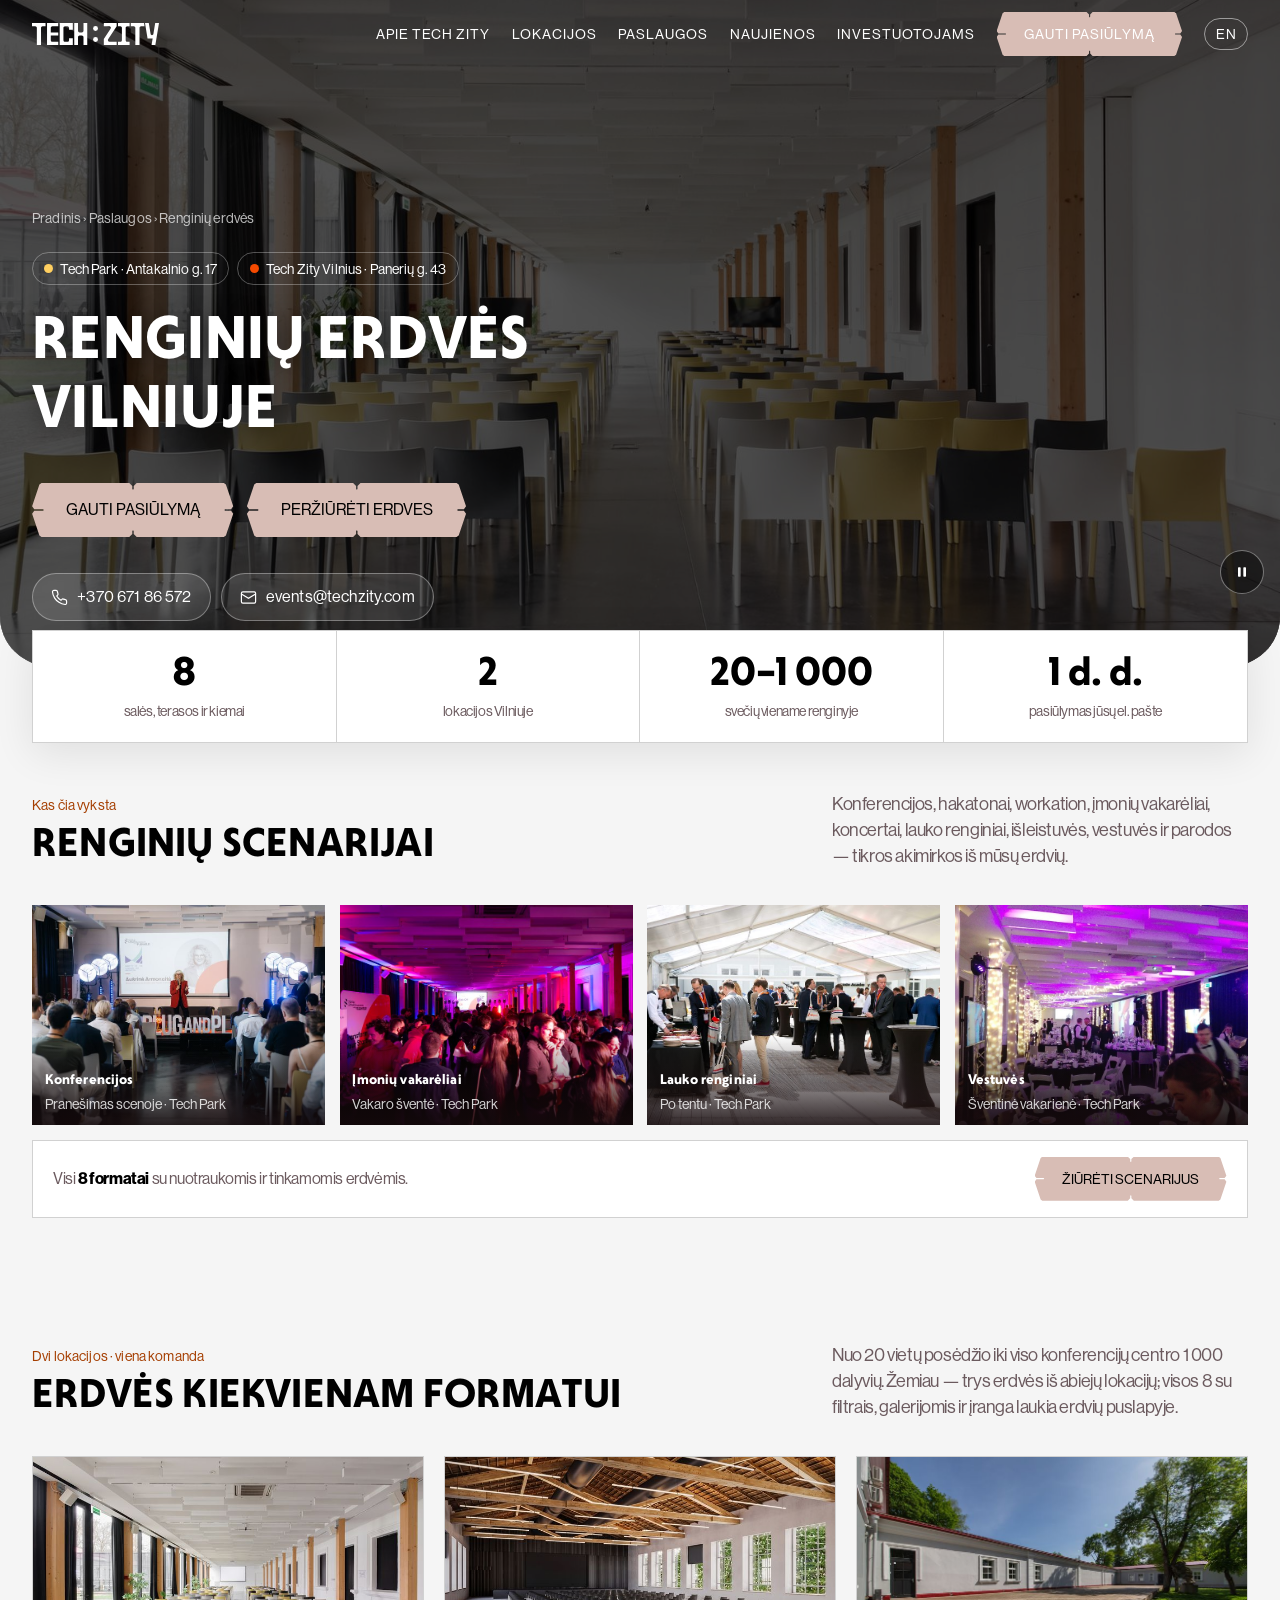
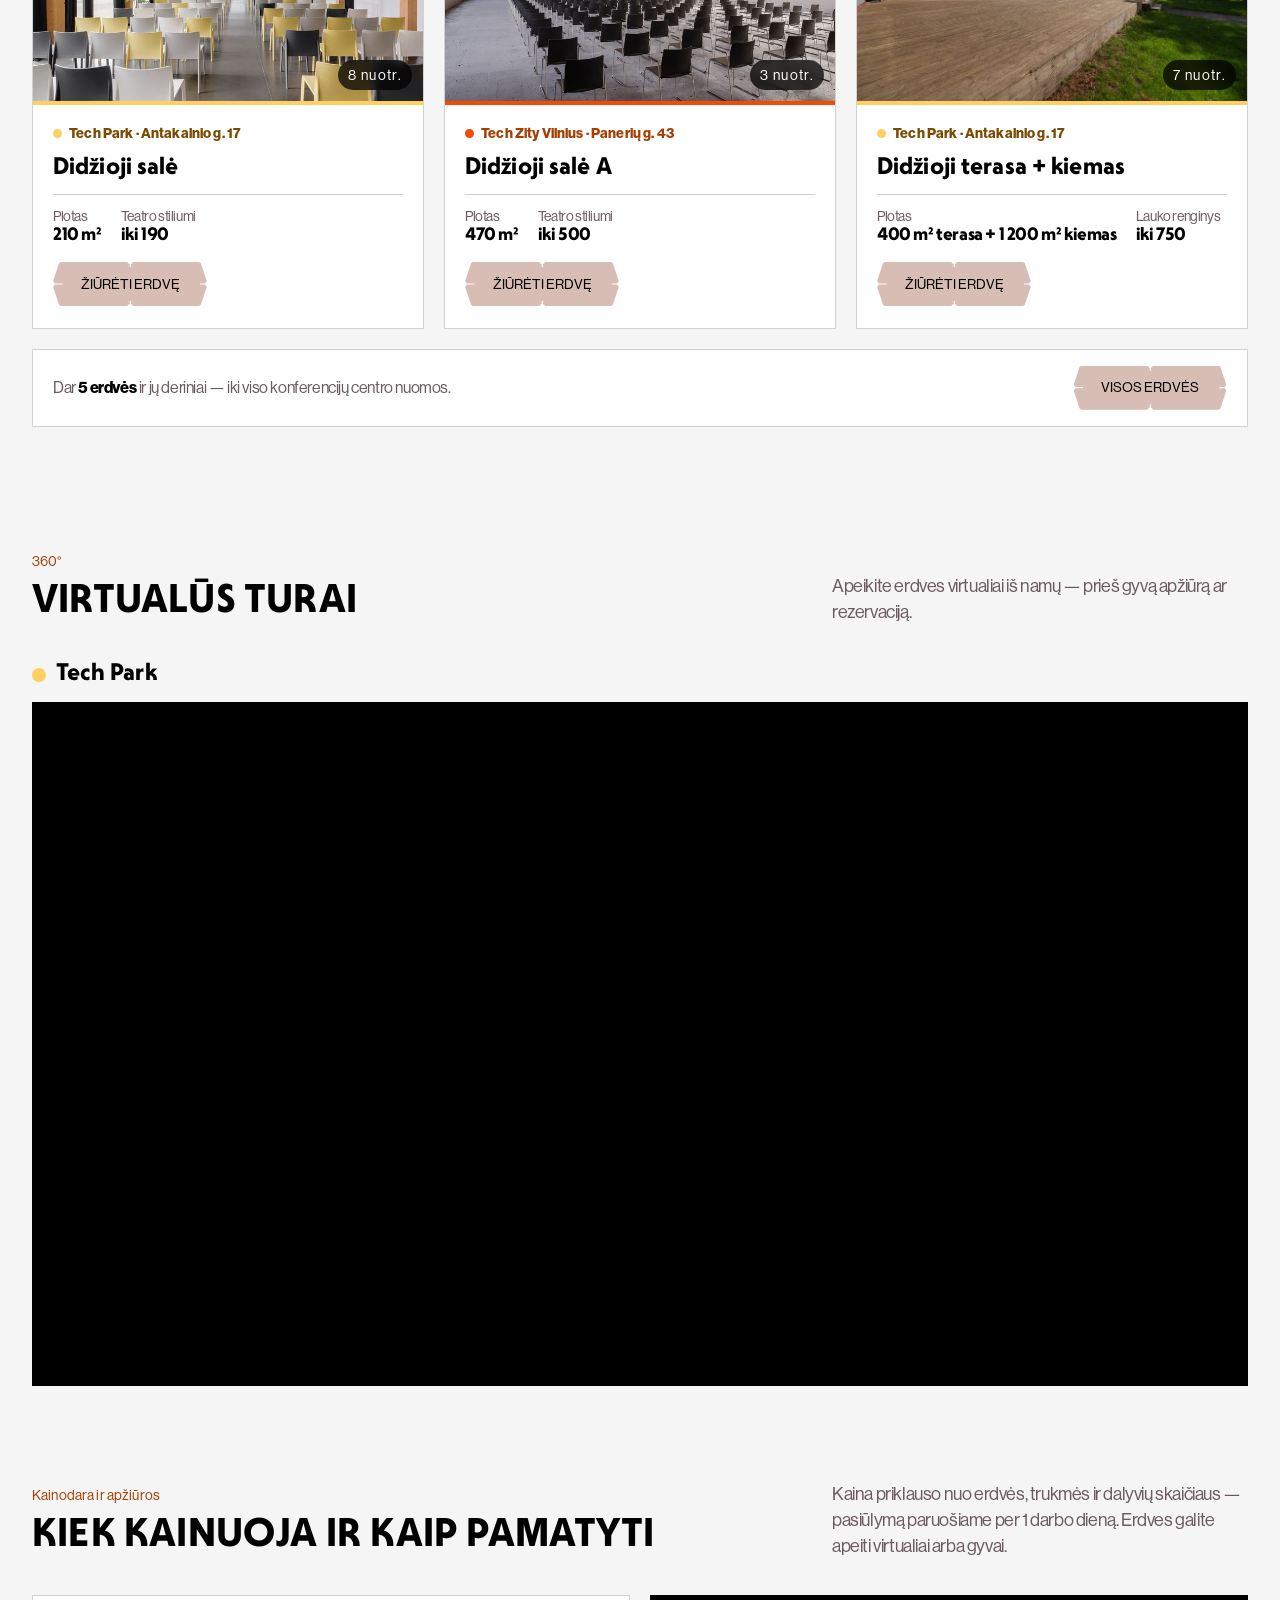
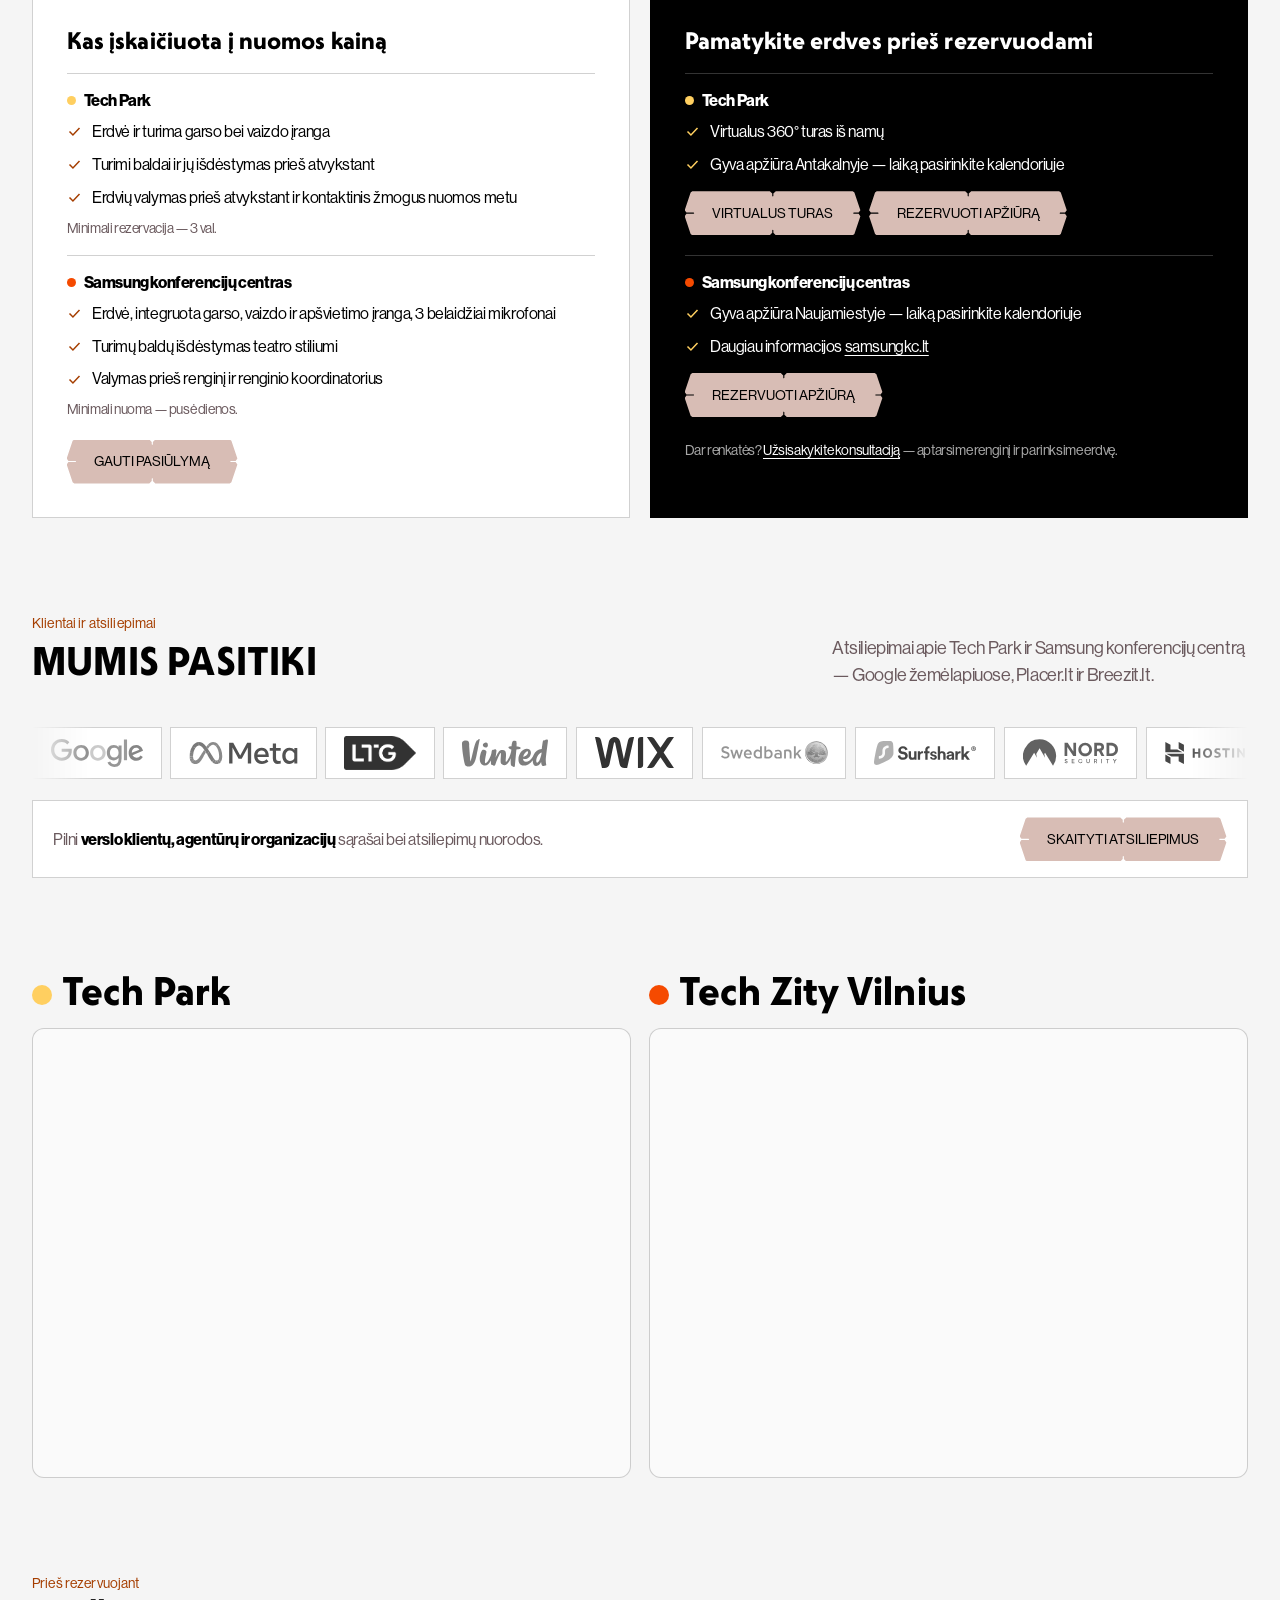
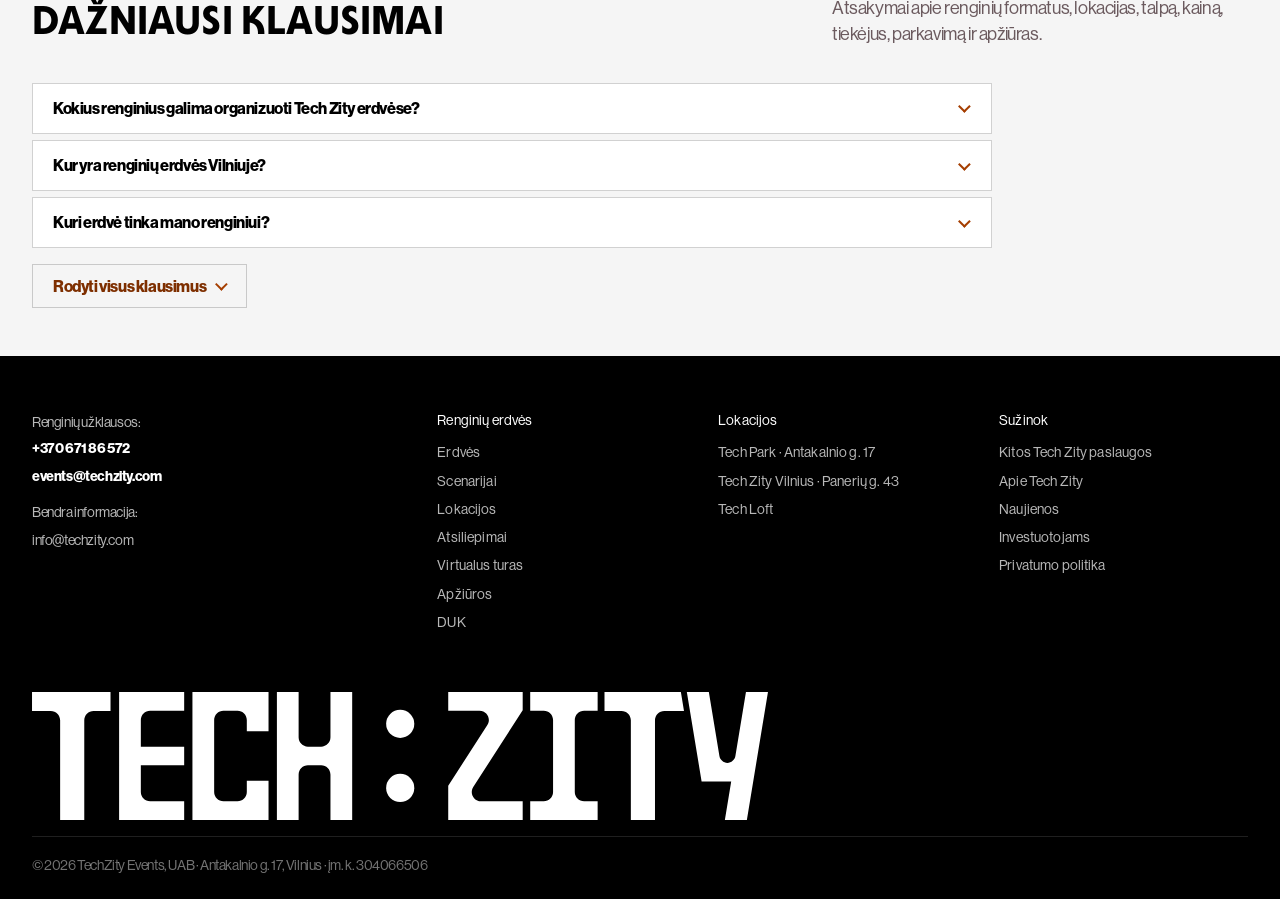
==== index.html @ 261eba79 "SKC kortelėje antra eilutė „Daugiau informacijos samsungkc.lt“ su nuoroda (kliento patvirtinta); CSS" ====
<!DOCTYPE html>
<html lang="lt">
<head>
<meta charset="UTF-8">
<meta name="viewport" content="width=device-width, initial-scale=1.0">
<meta name="robots" content="index,follow">
<link rel="canonical" href="https://techzity.com/paslaugos/renginiu-erdves/">
<title>Renginių erdvės Vilniuje – 8 salės ir terasos nuo 20 iki 1 000 svečių | Tech Zity Events</title>
<meta name="description" content="Renginių erdvių nuoma Vilniuje: Tech Park ir Samsung konferencijų centras. 8 salės, terasos ir kiemai nuo 20 iki 1 000 svečių. Pasiūlymas per 1 darbo dieną.">
<meta property="og:title" content="Renginių erdvės Vilniuje – 8 salės ir terasos nuo 20 iki 1 000 svečių | Tech Zity Events">
<meta property="og:description" content="Renginių erdvių nuoma Vilniuje: Tech Park ir Samsung konferencijų centras. 8 salės, terasos ir kiemai nuo 20 iki 1 000 svečių. Pasiūlymas per 1 darbo dieną.">
<meta property="og:type" content="website">
<meta name="theme-color" content="#000000">
<link rel="icon" href="assets/icons/favicon-32.png" sizes="32x32">
<link rel="icon" href="assets/icons/favicon-192.png" sizes="192x192">
<link rel="apple-touch-icon" href="assets/icons/favicon-192.png">
<link rel="preload" href="assets/fonts/Deacon-Bold.woff2" as="font" type="font/woff2" crossorigin>
<link rel="preload" href="assets/fonts/NHaasGroteskDSPro-55Rg.woff2" as="font" type="font/woff2" crossorigin>
<link rel="stylesheet" href="assets/css/site.css?v=25">
<script type="application/ld+json" id="faq-ld">{"@context": "https://schema.org", "@type": "FAQPage", "mainEntity": [{"@type": "Question", "name": "Kokius renginius galima organizuoti Tech Zity erdvėse?", "acceptedAnswer": {"@type": "Answer", "text": "Konferencijas, hakatonus ir workation, įmonių vakarėlius, koncertus, lauko renginius, išleistuves, vestuves, parodas ir pristatymus. Kiekvieno formato tikras akimirkas iš mūsų erdvių rasite renginių scenarijuose"}}, {"@type": "Question", "name": "Kur yra renginių erdvės Vilniuje?", "acceptedAnswer": {"@type": "Answer", "text": "Tech Park — Antakalnio g. 17, Sapiegų parke: konferencijų centras su Didžiąja ir Mažąja salėmis, terasos ir XIX a. pastatų kiemas. Samsung konferencijų centras — Tech Zity Vilnius miestelyje, Panerių g. 43: salės A, B ir C, Oranžerija su kiemu ir visas centras. Žemėlapiai ir atvykimas — lokacijų puslapyje"}}, {"@type": "Question", "name": "Kuri erdvė tinka mano renginiui?", "acceptedAnswer": {"@type": "Answer", "text": "Turime 8 paruoštas erdves dviejose Vilniaus lokacijose — nuo 20 vietų posėdžio iki viso konferencijų centro 1 000 dalyvių. Pasirinkite svečių skaičių filtre ir palyginkite erdves , arba tiesiog aprašykite renginį užklausoje — parinksime už jus."}}, {"@type": "Question", "name": "Kiek dalyvių telpa salėse?", "acceptedAnswer": {"@type": "Answer", "text": "Tech Park: Konferencijų centras — iki 250 dalyvių teatro stiliumi, Didžioji salė — iki 190, Mažoji salė — iki 70, Didžioji terasa su kiemu — iki 750. Samsung konferencijų centras: Didžioji salė A — iki 500 dalyvių teatro stiliumi, Vidutinė salė B+C — iki 220, Oranžerija su kiemu — iki 550 svečių, visas centras — iki 1 000 dalyvių. Kitų išdėstymų talpa — kiekvienos erdvės aprašyme"}}, {"@type": "Question", "name": "Ar erdvės tinka hakatonams ir workation?", "acceptedAnswer": {"@type": "Answer", "text": "Taip. Darbui grupėmis tinka Tech Park Konferencijų centras (dirbtuvių stiliumi, grupės po 4 — iki 175 dalyvių) ir Mažoji salė su ilgais stalais darbui. Seminarams ir mokymams — Samsung konferencijų centro salės B ir C su LED ekranais. Pavyzdžiai — scenarijuose „Hakatonai ir workation“"}}, {"@type": "Question", "name": "Ar galima surengti renginį lauke?", "acceptedAnswer": {"@type": "Answer", "text": "Taip. Tech Park Didžioji terasa su kiemu talpina iki 750 dalyvių, Mažoji terasa su kiemu — iki 500 (nuomojama kartu su vidaus erdvėmis). Samsung konferencijų centre — Oranžerija, skaidraus tento paviljonas su žaliu kiemu, iki 550 svečių. Maisto furgonėlių, BBQ ir paviljonų sprendimai — per partnerius."}}, {"@type": "Question", "name": "Ar galima švęsti vestuves?", "acceptedAnswer": {"@type": "Answer", "text": "Taip. Vestuvių vakarienei tinka Tech Park Didžioji salė su dideliais langais į Sapiegų parką (apvalūs stalai — iki 140 svečių), o šiltuoju sezonu — terasa ir kiemas. Vestuvių akimirkos — scenarijuose , atsiliepimai — Breezit.lt ir Google"}}, {"@type": "Question", "name": "Kaip skaičiuojama nuomos kaina?", "acceptedAnswer": {"@type": "Answer", "text": "Kaina priklauso nuo erdvės, trukmės ir dalyvių skaičiaus — tikslią kainą pateiksime pasiūlyme per 1 darbo dieną. Minimali trukmė ir tai, kas įskaičiuota, skiriasi pagal lokaciją. Tech Park: minimali rezervacija — 3 renginio valandos. Į kainą įskaičiuota erdvės nuoma, turima įranga, turimi baldai ir jų išdėstymas prieš atvykstant, erdvių valymas prieš atvykstant ir kontaktinis žmogus nuomos metu. Samsung konferencijų centras: minimali nuoma — pusė dienos. Į kainą įskaičiuota renginio erdvė, integruota garso, vaizdo ir apšvietimo įranga, 3 belaidžiai mikrofonai, renginio koordinatorius, turimų baldų išdėstymas teatro stiliumi, valymas prieš renginį ir bendrosios erdvės."}}, {"@type": "Question", "name": "Ar galiu atsivesti savo maitinimo ar technikos tiekėją?", "acceptedAnswer": {"@type": "Answer", "text": "Taip. Išorės maitinimo ir technikos tiekėjų sąlygas aptarsime pasiūlyme. Turime patikrintus partnerius: Gastrolės (maitinimas), Baltas Dažnis (įgarsinimas, LED ekranai, apšvietimas, scenos, filmavimas), Konferenta (sinchroninis vertimas, transliavimas), Renginio partneris (baldų ir lauko paviljonų nuoma)."}}, {"@type": "Question", "name": "Ar yra parkavimo vietų?", "acceptedAnswer": {"@type": "Answer", "text": "Tech Park: iš anksto sutarus suteikiame iki 3 vietų vidiniame parkinge, priklausomai nuo renginio dydžio. Dalyviams — vieša miesto aikštelė kelios minutės pėsčiomis, žalioje zonoje. Artimiausia stotelė — L. Sapiegos. Samsung konferencijų centras: centrui priklauso 5 parkavimo vietos Tech Zity Vilnius miestelio teritorijoje, iki pietinio aplinkkelio — 2 min. Visos detalės — lokacijų puslapyje"}}, {"@type": "Question", "name": "Ar galima erdves apžiūrėti gyvai?", "acceptedAnswer": {"@type": "Answer", "text": "Taip — rekomenduojame. Laiką pasirinkite Tech Park arba Samsung konferencijų centro apžiūrų kalendoriuje, arba parašykite events@techzity.com. Tech Park erdves iš anksto galite apeiti ir virtualiame ture"}}]}</script>
</head>
<body>
<a class="skip" href="#main">Pereiti prie turinio</a>

<header>
  <div class="wrap nav">
    <a class="nav-brand" href="./" aria-label="Tech Zity — renginių erdvės, į pradžią">
      <img class="nav-logo nav-logo--light" src="assets/brand/techzity-white.svg" alt="Tech Zity" width="1186" height="206">
      <img class="nav-logo nav-logo--dark" src="assets/brand/techzity-black.svg" alt="" aria-hidden="true" width="1186" height="206">
    </a>
    <nav class="nav-links" aria-label="Pagrindinis meniu">
      <a href="https://techzity.com/apie-tech-zity/">Apie Tech Zity</a>
      <a href="https://techzity.com/lokacijos/">Lokacijos</a>
      <a href="https://techzity.com/paslaugos/">Paslaugos</a>
      <a href="https://techzity.com/category/naujienos/">Naujienos</a>
      <a href="https://techzity.com/tzv-investuotojams/">Investuotojams</a>
      <a class="chip chip--primary chip--sm" href="uzklausa.html">Gauti pasiūlymą</a>
      <a class="nav-lang" href="https://techzity.com/en/" lang="en">EN</a>
    </nav>
    <button class="burger" id="burger" aria-label="Atidaryti meniu" aria-expanded="false" aria-controls="mobmenu">
      <svg width="24" height="24" viewBox="0 0 24 24" fill="none" stroke="currentColor" stroke-width="1.8" aria-hidden="true"><path d="M3 7h18M3 12h18M3 17h18"/></svg>
    </button>
  </div>
  <div class="mobile-menu" id="mobmenu">
    <a href="./">Renginių erdvės — apžvalga</a>
    <a href="erdves.html">Erdvės</a>
    <a href="scenarijai.html">Scenarijai</a>
    <a href="lokacijos.html">Lokacijos</a>
    <a href="atsiliepimai.html">Atsiliepimai</a>
    <a href="turas.html">Virtualus turas</a>
    <a href="apziura.html">Apžiūros</a>
    <a href="duk.html">DUK</a>
    <a href="https://techzity.com/paslaugos/">Kitos Tech Zity paslaugos ↗</a>
    <a class="chip chip--primary" href="uzklausa.html">Gauti pasiūlymą</a>
  </div>
</header>


<main id="main">
<!-- ═════════ HERO (2, 5) ═════════ -->
<div class="hero">
  <div class="hero-media">
    <!-- poster — tas pats kadras (techzity.com E_13), bet iš repo su didesniais variantais (buvo 1024 px) -->
    <img id="heroPoster" src="assets/img/spaces/tz-kc.jpg?v=2" srcset="assets/img/spaces/tz-kc-800.jpg?v=2 800w, assets/img/spaces/tz-kc.jpg?v=2 1600w, assets/img/spaces/tz-kc-2400.jpg?v=2 2400w" sizes="100vw" alt="Tech Park Konferencijų centras" fetchpriority="high" width="1600" height="900">
    <!-- video iš mūsų serverio (buvo hotlink į techzity.com): 1080 – originalus srautas be garso, 720 – telefonams; faststart -->
    <video id="heroVideo" autoplay muted loop playsinline preload="auto" aria-hidden="true"
           poster="assets/img/spaces/tz-kc.jpg?v=2">
      <source src="assets/video/hero-720.mp4" type="video/mp4" media="(max-width: 900px)">
      <source src="assets/video/hero-1080.mp4" type="video/mp4">
    </video>
  </div>
  <div class="hero-scrim"></div>
  <button class="video-toggle" id="videoToggle" aria-label="Sustabdyti vaizdo įrašą">
    <svg width="16" height="16" viewBox="0 0 24 24" fill="currentColor" aria-hidden="true"><rect x="6" y="5" width="4" height="14" rx="1"/><rect x="14" y="5" width="4" height="14" rx="1"/></svg>
  </button>
  <div class="hero-inner">
    <nav class="crumbs" aria-label="Naršymo kelias">
      <a href="https://techzity.com">Pradinis</a> › <a href="https://techzity.com/paslaugos/">Paslaugos</a> › <span>Renginių erdvės</span>
    </nav>
    <div class="hero-locs">
      <span class="loc-tag"><i class="loc-dot" style="background:var(--park)"></i>Tech Park · Antakalnio g. 17</span>
      <span class="loc-tag"><i class="loc-dot" style="background:var(--zity)"></i>Tech Zity Vilnius · Panerių g. 43</span>
    </div>
    <h1>Renginių erdvės Vilniuje</h1>
    <div class="hero-ctas">
      <a class="chip chip--primary" href="uzklausa.html">Gauti pasiūlymą</a>
      <a class="chip chip--ghost" href="erdves.html">Peržiūrėti erdves</a>
    </div>
    <!-- telefonas — tel:, el. paštas — mailto: (kopijavimo mygtukų klientas nepageidauja, 2026-10-15) -->
    <div class="contact-row">
      <a class="cbtn" href="tel:+37067186572">
        <svg width="17" height="17" viewBox="0 0 24 24" fill="none" stroke="currentColor" stroke-width="1.7" aria-hidden="true"><path d="M22 16.9v3a2 2 0 0 1-2.2 2 19.8 19.8 0 0 1-8.6-3.1 19.5 19.5 0 0 1-6-6A19.8 19.8 0 0 1 2.1 4.2 2 2 0 0 1 4.1 2h3a2 2 0 0 1 2 1.7c.1 1 .4 1.9.7 2.8a2 2 0 0 1-.5 2.1L8.1 9.9a16 16 0 0 0 6 6l1.3-1.2a2 2 0 0 1 2.1-.5c.9.3 1.8.6 2.8.7a2 2 0 0 1 1.7 2Z"/></svg>
        +370 671 86 572
      </a>
      <a class="cbtn" href="mailto:events@techzity.com">
        <svg width="17" height="17" viewBox="0 0 24 24" fill="none" stroke="currentColor" stroke-width="1.7" aria-hidden="true"><rect x="2" y="4" width="20" height="16" rx="2"/><path d="m2 7 10 6 10-6"/></svg>
        events@techzity.com
      </a>
    </div>
  </div>
</div>

<div class="wrap">
  <div class="trust">
    <div><b>8</b><span>salės, terasos ir kiemai</span></div>
    <div><b>2</b><span>lokacijos Vilniuje</span></div>
    <div><b>20–1 000</b><span>svečių viename renginyje</span></div>
    <div><b>1 d. d.</b><span>pasiūlymas jūsų el. pašte</span></div>
  </div>
</div>

<!-- ═════════ SCENARIJAI — santrauka ═════════ -->
<section id="scenarijai-santrauka" class="tight">
  <div class="wrap">
    <div class="sec-head split">
      <div>
        <p class="eyebrow">Kas čia vyksta</p>
        <h2>Renginių scenarijai</h2>
      </div>
      <p class="lead">Konferencijos, hakatonai, workation, įmonių vakarėliai, koncertai, lauko renginiai, išleistuvės, vestuvės ir parodos — tikros akimirkos iš mūsų erdvių.</p>
    </div>
    <div class="scen-grid" id="scenTeaser" data-keys="konferencija,vakarelis,lauko,vestuves"></div>
    <div class="scen-cta">
      <p>Visi <b>8 formatai</b> su nuotraukomis ir tinkamomis erdvėmis.</p>
      <a class="chip chip--primary chip--sm" href="scenarijai.html">Žiūrėti scenarijus</a>
    </div>
  </div>
</section>

<!-- ═════════ ERDVĖS — santrauka, visos 8 (ir 3 deriniai) atskirame puslapyje ═════════ -->
<section id="erdves-santrauka">
  <div class="wrap">
    <div class="sec-head split">
      <div>
        <p class="eyebrow">Dvi lokacijos · viena komanda</p>
        <h2>Erdvės kiekvienam formatui</h2>
      </div>
      <p class="lead">Nuo 20 vietų posėdžio iki viso konferencijų centro 1 000 dalyvių. Žemiau — trys erdvės iš abiejų lokacijų; visos 8 su filtrais, galerijomis ir įranga laukia erdvių puslapyje.</p>
    </div>
    <div class="cards cards--stagger" id="cardsTeaser" data-ids="tp-didz,skc-a,tp-terasa"></div>
    <div class="scen-cta" style="margin-top:1.25rem">
      <p>Dar <b>5 erdvės</b> ir jų deriniai — iki viso konferencijų centro nuomos.</p>
      <a class="chip chip--primary chip--sm" href="erdves.html">Visos erdvės</a>
    </div>
  </div>
</section>

<!-- ═════════ VIRTUALŪS TURAI — vietoje „Dvi lokacijos" (kliento pastaba 2026-10-23).
     Kol Samsung KC turo nėra — vienas didelis Tech Park turas; atsiradus SKC turui į .tour-pair
     įdedamas antras .tour-item ir nuimama klasė .tour-pair--one (du turai šalia). ═════════ -->
<section id="turai-santrauka" class="tight">
  <div class="wrap">
    <div class="sec-head split">
      <div>
        <p class="eyebrow">360°</p>
        <h2>Virtualūs turai</h2>
      </div>
      <p class="lead">Apeikite erdves virtualiai iš namų — prieš gyvą apžiūrą ar rezervaciją.</p>
    </div>
    <div class="tour-pair tour-pair--one">
      <div class="tour-item">
        <h3 class="loc-name"><i class="loc-dot" style="background:var(--park)"></i>Tech Park</h3>
        <div class="tour-frame">
          <iframe src="https://my.matterport.com/show/?m=NQnNMk5xFjV" title="Tech Park — virtualus 360° turas" loading="lazy" allow="fullscreen; xr-spatial-tracking" allowfullscreen></iframe>
        </div>
      </div>
    </div>
  </div>
</section>

<!-- ═════════ KAINOS + APŽIŪRA — santrauka ═════════ -->
<section id="kainos-santrauka" class="tight">
  <div class="wrap">
    <div class="sec-head split">
      <div>
        <p class="eyebrow">Kainodara ir apžiūros</p>
        <h2>Kiek kainuoja ir kaip pamatyti</h2>
      </div>
      <p class="lead">Kaina priklauso nuo erdvės, trukmės ir dalyvių skaičiaus — pasiūlymą paruošiame per 1 darbo dieną. Erdves galite apeiti virtualiai arba gyvai.</p>
    </div>
    <!-- 2026-10-16 kliento pastaba „keistai atrodo lygiavimas": abu skydeliai — tos pačios eilės
         (antraštė · Tech Park · SKC · apačia, CSS subgrid); apžiūros irgi atskirtos pagal lokaciją -->
    <div class="price-grid">
      <div class="panel">
        <div class="pp-head"><h3>Kas įskaičiuota į nuomos kainą</h3></div>
        <!-- sąlygos skiriasi pagal lokaciją: Tech Park — 2026 pristatymas (p. 11), SKC — SKC pristatymas;
             SKC minimali trukmė — kliento pastaba 2026-10-15 -->
        <div class="pp-loc">
          <p class="terms-loc"><i class="loc-dot" style="background:var(--park)"></i>Tech Park</p>
          <ul class="ticks">
              <li><svg width="15" height="15" viewBox="0 0 24 24" fill="none" stroke="currentColor" stroke-width="2.4" aria-hidden="true"><path d="m4 12 5.5 5.5L20 6.5"/></svg><span>Erdvė ir turima garso bei vaizdo įranga</span></li>
              <li><svg width="15" height="15" viewBox="0 0 24 24" fill="none" stroke="currentColor" stroke-width="2.4" aria-hidden="true"><path d="m4 12 5.5 5.5L20 6.5"/></svg><span>Turimi baldai ir jų išdėstymas prieš atvykstant</span></li>
              <li><svg width="15" height="15" viewBox="0 0 24 24" fill="none" stroke="currentColor" stroke-width="2.4" aria-hidden="true"><path d="m4 12 5.5 5.5L20 6.5"/></svg><span>Erdvių valymas prieš atvykstant ir kontaktinis žmogus nuomos metu</span></li>
          </ul>
          <p class="fineprint">Minimali rezervacija — 3 val.</p>
        </div>
        <div class="pp-loc">
          <p class="terms-loc"><i class="loc-dot" style="background:var(--zity)"></i>Samsung konferencijų centras</p>
          <ul class="ticks">
              <li><svg width="15" height="15" viewBox="0 0 24 24" fill="none" stroke="currentColor" stroke-width="2.4" aria-hidden="true"><path d="m4 12 5.5 5.5L20 6.5"/></svg><span>Erdvė, integruota garso, vaizdo ir apšvietimo įranga, 3 belaidžiai mikrofonai</span></li>
              <li><svg width="15" height="15" viewBox="0 0 24 24" fill="none" stroke="currentColor" stroke-width="2.4" aria-hidden="true"><path d="m4 12 5.5 5.5L20 6.5"/></svg><span>Turimų baldų išdėstymas teatro stiliumi</span></li>
              <li><svg width="15" height="15" viewBox="0 0 24 24" fill="none" stroke="currentColor" stroke-width="2.4" aria-hidden="true"><path d="m4 12 5.5 5.5L20 6.5"/></svg><span>Valymas prieš renginį ir renginio koordinatorius</span></li>
          </ul>
          <p class="fineprint">Minimali nuoma — pusė dienos.</p>
        </div>
        <div class="pp-foot card-actions">
          <a class="chip chip--primary chip--sm" href="uzklausa.html">Gauti pasiūlymą</a>
        </div>
      </div>

      <div class="panel panel--dark">
        <div class="pp-head"><h3>Pamatykite erdves prieš rezervuodami</h3></div>
        <!-- kalendoriai — kliento nuorodos 2026-10-16 (Tech Park, SKC, konsultacija) -->
        <div class="pp-loc">
          <p class="terms-loc"><i class="loc-dot" style="background:var(--park)"></i>Tech Park</p>
          <ul class="ticks">
              <li><svg width="15" height="15" viewBox="0 0 24 24" fill="none" stroke="currentColor" stroke-width="2.4" aria-hidden="true"><path d="m4 12 5.5 5.5L20 6.5"/></svg><span>Virtualus 360° turas iš namų</span></li>
              <li><svg width="15" height="15" viewBox="0 0 24 24" fill="none" stroke="currentColor" stroke-width="2.4" aria-hidden="true"><path d="m4 12 5.5 5.5L20 6.5"/></svg><span>Gyva apžiūra Antakalnyje — laiką pasirinkite kalendoriuje</span></li>
          </ul>
          <div class="card-actions">
            <a class="chip chip--primary chip--sm" href="turas.html">Virtualus turas</a>
            <a class="chip chip--ghost chip--sm" href="https://calendar.google.com/calendar/u/0/appointments/AcZssZ0af2m7wR-OU74N-Aym53NgzTyo78suRU-3-kA=" target="_blank" rel="noopener">Rezervuoti apžiūrą</a>
          </div>
        </div>
        <div class="pp-loc">
          <p class="terms-loc"><i class="loc-dot" style="background:var(--zity)"></i>Samsung konferencijų centras</p>
          <ul class="ticks">
              <li><svg width="15" height="15" viewBox="0 0 24 24" fill="none" stroke="currentColor" stroke-width="2.4" aria-hidden="true"><path d="m4 12 5.5 5.5L20 6.5"/></svg><span>Gyva apžiūra Naujamiestyje — laiką pasirinkite kalendoriuje</span></li>
              <li><svg width="15" height="15" viewBox="0 0 24 24" fill="none" stroke="currentColor" stroke-width="2.4" aria-hidden="true"><path d="m4 12 5.5 5.5L20 6.5"/></svg><span>Daugiau informacijos <a href="https://samsungkc.lt/" target="_blank" rel="noopener">samsungkc.lt</a></span></li>
          </ul>
          <div class="card-actions">
            <a class="chip chip--ghost chip--sm" href="https://calendar.google.com/calendar/u/0/appointments/schedules/AcZssZ0EG8vuIKP2dEWfDf8z77kqu9uR8mT-b2umOcLus3I-Ipqr4cmTYCMF53TEbX3df7oikS6TYFGH" target="_blank" rel="noopener">Rezervuoti apžiūrą</a>
          </div>
        </div>
        <div class="pp-foot">
          <p class="fineprint">Dar renkatės? <a href="https://calendar.google.com/calendar/u/0/appointments/schedules/AcZssZ0EG8vuIKP2dEWfDf8z77kqu9uR8mT-b2umOcLus3I-Ipqr4cmTYCMF53TEbX3df7oikS6TYFGH" target="_blank" rel="noopener">Užsisakykite konsultaciją</a> — aptarsime renginį ir parinksime erdvę.</p>
        </div>
      </div>
    </div>
  </div>
</section>

<!-- ═════════ ATSILIEPIMAI — santrauka ═════════ -->
<section id="atsiliepimai-santrauka" class="tight">
  <div class="wrap">
    <div class="sec-head split">
      <div>
        <p class="eyebrow">Klientai ir atsiliepimai</p>
        <h2>Mumis pasitiki</h2>
      </div>
      <p class="lead">Atsiliepimai apie Tech Park ir Samsung konferencijų centrą — Google žemėlapiuose, Placer.lt ir Breezit.lt.</p>
    </div>
    <div class="marquee" id="clientsMarquee" data-clients="featured" translate="no" role="group" aria-label="Renginių klientai"></div>
    <div class="scen-cta" style="margin-top:1.15rem">
      <p>Pilni <b>verslo klientų, agentūrų ir organizacijų</b> sąrašai bei atsiliepimų nuorodos.</p>
      <a class="chip chip--primary chip--sm" href="atsiliepimai.html">Skaityti atsiliepimus</a>
    </div>
  </div>
</section>

<!-- ═════════ DVI LOKACIJOS — tik pavadinimas ir žemėlapis (kliento pastaba 2026-10-23) ═════════ -->
<section id="lokacijos-santrauka" class="tight">
  <div class="wrap">
    <h2 class="sr-only">Dvi lokacijos</h2>
    <div class="map-pair" id="mapPair"></div>
  </div>
</section>

<!-- ═════════ DUK — santrauka ═════════ -->
<section id="duk-santrauka" class="tight">
  <div class="wrap">
    <div class="sec-head split">
      <div>
        <p class="eyebrow">Prieš rezervuojant</p>
        <h2>Dažniausi klausimai</h2>
      </div>
      <p class="lead">Atsakymai apie renginių formatus, lokacijas, talpą, kainą, tiekėjus, parkavimą ir apžiūras.</p>
    </div>
    <!-- visi DUK klausimai pradiniame puslapyje (kliento pastabos 2026-10-16 ir 2026-10-23 — DUK kaip pagrindinis SEO įrankis);
         tas pats tekstas — duk.html; FAQPage JSON-LD <head> generuojamas iš šio sąrašo — keičiant klausimus atnaujinti ir jį -->
    <div class="faq faq--short" id="faqHome">
      <details>
        <summary>Kokius renginius galima organizuoti Tech Zity erdvėse?</summary>
        <div class="a"><p>Konferencijas, hakatonus ir workation, įmonių vakarėlius, koncertus, lauko renginius, išleistuves, vestuves, parodas ir pristatymus. Kiekvieno formato tikras akimirkas iš mūsų erdvių rasite <a href="scenarijai.html">renginių scenarijuose →</a></p></div>
      </details>
      <details>
        <summary>Kur yra renginių erdvės Vilniuje?</summary>
        <div class="a"><p><b>Tech Park</b> — Antakalnio g. 17, Sapiegų parke: konferencijų centras su Didžiąja ir Mažąja salėmis, terasos ir XIX a. pastatų kiemas.</p><p><b>Samsung konferencijų centras</b> — Tech Zity Vilnius miestelyje, Panerių g. 43: salės A, B ir C, Oranžerija su kiemu ir visas centras. Žemėlapiai ir atvykimas — <a href="lokacijos.html">lokacijų puslapyje →</a></p></div>
      </details>
      <details>
        <summary>Kuri erdvė tinka mano renginiui?</summary>
        <div class="a"><p>Turime 8 paruoštas erdves dviejose Vilniaus lokacijose — nuo 20 vietų posėdžio iki viso konferencijų centro 1 000 dalyvių. Pasirinkite svečių skaičių filtre ir <a href="erdves.html">palyginkite erdves →</a>, arba tiesiog aprašykite renginį <a href="uzklausa.html">užklausoje</a> — parinksime už jus.</p></div>
      </details>
      <details>
        <summary>Kiek dalyvių telpa salėse?</summary>
        <div class="a"><p><b>Tech Park:</b> Konferencijų centras — iki 250 dalyvių teatro stiliumi, Didžioji salė — iki 190, Mažoji salė — iki 70, Didžioji terasa su kiemu — iki 750.</p><p><b>Samsung konferencijų centras:</b> Didžioji salė A — iki 500 dalyvių teatro stiliumi, Vidutinė salė B+C — iki 220, Oranžerija su kiemu — iki 550 svečių, visas centras — iki 1 000 dalyvių. Kitų išdėstymų talpa — <a href="erdves.html">kiekvienos erdvės aprašyme →</a></p></div>
      </details>
      <details>
        <summary>Ar erdvės tinka hakatonams ir workation?</summary>
        <div class="a"><p><b>Taip.</b> Darbui grupėmis tinka Tech Park Konferencijų centras (dirbtuvių stiliumi, grupės po 4 — iki 175 dalyvių) ir Mažoji salė su ilgais stalais darbui. Seminarams ir mokymams — Samsung konferencijų centro salės B ir C su LED ekranais. Pavyzdžiai — <a href="scenarijai.html">scenarijuose „Hakatonai ir workation“ →</a></p></div>
      </details>
      <details>
        <summary>Ar galima surengti renginį lauke?</summary>
        <div class="a"><p><b>Taip.</b> Tech Park Didžioji terasa su kiemu talpina iki 750 dalyvių, Mažoji terasa su kiemu — iki 500 (nuomojama kartu su vidaus erdvėmis). Samsung konferencijų centre — Oranžerija, skaidraus tento paviljonas su žaliu kiemu, iki 550 svečių. Maisto furgonėlių, BBQ ir paviljonų sprendimai — per partnerius.</p></div>
      </details>
      <details>
        <summary>Ar galima švęsti vestuves?</summary>
        <div class="a"><p><b>Taip.</b> Vestuvių vakarienei tinka Tech Park Didžioji salė su dideliais langais į Sapiegų parką (apvalūs stalai — iki 140 svečių), o šiltuoju sezonu — terasa ir kiemas. Vestuvių akimirkos — <a href="scenarijai.html">scenarijuose →</a>, atsiliepimai — <a href="atsiliepimai.html">Breezit.lt ir Google →</a></p></div>
      </details>
      <details>
        <summary>Kaip skaičiuojama nuomos kaina?</summary>
        <div class="a"><p>Kaina priklauso nuo erdvės, trukmės ir dalyvių skaičiaus — tikslią kainą pateiksime pasiūlyme per 1 darbo dieną. Minimali trukmė ir tai, kas įskaičiuota, skiriasi pagal lokaciją.</p><p><b>Tech Park:</b> minimali rezervacija — 3 renginio valandos. Į kainą įskaičiuota erdvės nuoma, turima įranga, turimi baldai ir jų išdėstymas prieš atvykstant, erdvių valymas prieš atvykstant ir kontaktinis žmogus nuomos metu.</p><p><b>Samsung konferencijų centras:</b> minimali nuoma — pusė dienos. Į kainą įskaičiuota renginio erdvė, integruota garso, vaizdo ir apšvietimo įranga, 3 belaidžiai mikrofonai, renginio koordinatorius, turimų baldų išdėstymas teatro stiliumi, valymas prieš renginį ir bendrosios erdvės.</p></div>
      </details>
      <details>
        <summary>Ar galiu atsivesti savo maitinimo ar technikos tiekėją?</summary>
        <div class="a"><p><b>Taip.</b> Išorės maitinimo ir technikos tiekėjų sąlygas aptarsime pasiūlyme.</p><p>Turime patikrintus partnerius: <b>Gastrolės</b> (maitinimas), <b>Baltas Dažnis</b> (įgarsinimas, LED ekranai, apšvietimas, scenos, filmavimas), <b>Konferenta</b> (sinchroninis vertimas, transliavimas), <b>Renginio partneris</b> (baldų ir lauko paviljonų nuoma).</p></div>
      </details>
      <details>
        <summary>Ar yra parkavimo vietų?</summary>
        <div class="a"><p><b>Tech Park:</b> iš anksto sutarus suteikiame iki 3 vietų vidiniame parkinge, priklausomai nuo renginio dydžio. Dalyviams — vieša miesto aikštelė kelios minutės pėsčiomis, žalioje zonoje. Artimiausia stotelė — L. Sapiegos.</p><p><b>Samsung konferencijų centras:</b> centrui priklauso 5 parkavimo vietos Tech Zity Vilnius miestelio teritorijoje, iki pietinio aplinkkelio — 2 min. Visos detalės — <a href="lokacijos.html">lokacijų puslapyje →</a></p></div>
      </details>
      <details>
        <summary>Ar galima erdves apžiūrėti gyvai?</summary>
        <div class="a"><p>Taip — rekomenduojame. Laiką pasirinkite <a href="https://calendar.google.com/calendar/u/0/appointments/AcZssZ0af2m7wR-OU74N-Aym53NgzTyo78suRU-3-kA=" target="_blank" rel="noopener">Tech Park</a> arba <a href="https://calendar.google.com/calendar/u/0/appointments/schedules/AcZssZ0EG8vuIKP2dEWfDf8z77kqu9uR8mT-b2umOcLus3I-Ipqr4cmTYCMF53TEbX3df7oikS6TYFGH" target="_blank" rel="noopener">Samsung konferencijų centro</a> apžiūrų kalendoriuje, arba parašykite <a href="mailto:events@techzity.com">events@techzity.com</a>. Tech Park erdves iš anksto galite apeiti ir <a href="turas.html">virtualiame ture →</a></p></div>
      </details>
    </div>
    <!-- pradžioje rodomi 3 klausimai, kiti – paspaudus (visi lieka HTML ir JSON-LD dėl SEO) -->
    <button type="button" class="faq-more" id="faqMore" aria-expanded="false" aria-controls="faqHome">Rodyti visus klausimus <span class="faq-chev" aria-hidden="true"></span></button>
  </div>
</section>

</main>

<footer>
  <div class="wrap">
    <div class="foot">
      <div>
        <div style="display:grid;gap:.45rem">
          <span>Renginių užklausos:</span>
          <a href="tel:+37067186572" style="color:#fff;font-weight:700">+370 671 86 572</a>
          <a href="mailto:events@techzity.com" style="color:#fff;font-weight:700">events@techzity.com</a>
          <span style="margin-top:.5rem">Bendra informacija:</span>
          <a href="mailto:info@techzity.com">info@techzity.com</a>
        </div>
      </div>
      <div>
        <h4>Renginių erdvės</h4>
        <ul>
          <li><a href="erdves.html">Erdvės</a></li>
          <li><a href="scenarijai.html">Scenarijai</a></li>
          <li><a href="lokacijos.html">Lokacijos</a></li>
          <li><a href="atsiliepimai.html">Atsiliepimai</a></li>
          <li><a href="turas.html">Virtualus turas</a></li>
          <li><a href="apziura.html">Apžiūros</a></li>
          <li><a href="duk.html">DUK</a></li>
        </ul>
      </div>
      <div>
        <h4>Lokacijos</h4>
        <ul>
          <li><a href="lokacijos.html?loc=park">Tech Park · Antakalnio g. 17</a></li>
          <li><a href="lokacijos.html?loc=zity">Tech Zity Vilnius · Panerių g. 43</a></li>
          <li><a href="https://techzity.com/lokacijos/">Tech Loft</a></li>
        </ul>
      </div>
      <div>
        <h4>Sužinok</h4>
        <ul>
          <li><a href="https://techzity.com/paslaugos/">Kitos Tech Zity paslaugos</a></li>
          <li><a href="https://techzity.com/apie-tech-zity/">Apie Tech Zity</a></li>
          <li><a href="https://techzity.com/category/naujienos/">Naujienos</a></li>
          <li><a href="https://techzity.com/tzv-investuotojams/">Investuotojams</a></li>
          <li><a href="privatumo-politika.html">Privatumo politika</a></li>
        </ul>
      </div>
    </div>
    <img class="foot-logo" src="assets/brand/techzity-white.svg" alt="Tech Zity" width="1186" height="206">
    <div class="copy">
      <span>© 2026 TechZity Events, UAB · Antakalnio g. 17, Vilnius · įm. k. 304066506</span>
    </div>
  </div>
</footer>


<script src="assets/js/data.js?v=24"></script>
<script src="assets/js/site.js?v=24"></script>
</body>
</html>
---- assets/css/site.css ----
@font-face{font-family:'Deacon';src:url('../fonts/Deacon-Bold.woff2') format('woff2');font-weight:600 800;font-display:swap}
@font-face{font-family:'NHaas';src:url('../fonts/NHaasGroteskDSPro-55Rg.woff2') format('woff2');font-weight:400;font-display:swap}
@font-face{font-family:'NHaas';src:url('../fonts/NHaasGroteskDSPro-75Bd.woff2') format('woff2');font-weight:700;font-display:swap}

:root{
  /* brand — Tech Zity 2026 */
  --wine:#000000; --ink:#000000; --bg:#F5F5F5; --white:#fff; --snow:#FAFAFA;
  --rust:#A53E00; --rust-deep:#7E2F00; --vermillion:#F54A00; --sage:#D0DFDD;
  --steel:#6B5A5E; --line:rgba(0,0,0,.18);
  --clam-shell:#D8BDB5; /* CLAM SHELL — mygtukų spalva techzity.com */
  /* lokacijų spalvos (brandbook / 2026 pristatymai) */
  --park:#FFCF60; --park-ink:#7A4A00;
  --zity:#F54A00; --zity-ink:#A53E00;
  /* ritmas */
  --s1:.5rem; --s2:1rem; --s3:1.5rem; --s4:2.25rem; --s5:3.5rem; --s6:5rem;
  --sec:clamp(3.25rem,6vw,5.5rem);
  --wrap:1280px;
  --font-d:'Deacon','NHaas',system-ui,sans-serif;
  --font-b:'NHaas',system-ui,-apple-system,'Segoe UI',sans-serif;
  /* etiketės, kelias, žymos — tuo pačiu Neue Haas Grotesk kaip tekstas (kliento pastaba 2026-10-23
     „šriftas neatitinka": brand book — Deacon + Neue Haas Grotesk, techzity.com monospace nenaudoja) */
  --font-m:var(--font-b);
  /* tipografijos skalė — 6 dydžiai (kliento pastaba 2026-10-15: buvo ~29, daug 10–12 px).
     Mažiausias tekstas 14 px. Naujam elementui — imti vieną iš šių, ne naują dydį. */
  --fs-s:.875rem;   /* 14 px — etiketės, parašai, smulkus tekstas */
  --fs-b:1rem;      /* 16 px — pagrindinis tekstas */
  --fs-l:1.125rem;  /* 18 px — įvadai, skaičiai kortelėse */
  --fs-h3:1.5rem;   /* 24 px — kortelių ir blokų antraštės */
  --fs-h2:clamp(1.75rem,3.4vw,2.5rem); /* 28–40 px — skilčių antraštės, faktų skaičiai */
  --fs-h1:clamp(2.25rem,5vw,3.75rem);  /* 36–60 px — puslapio antraštė */
  color-scheme:only light;
}
*,*::before,*::after{margin:0;padding:0;box-sizing:border-box}
html{scroll-behavior:smooth;background:var(--wine);-webkit-text-size-adjust:100%;scroll-padding-top:120px}
/* tekstas glaudesnis — kaip techzity.com (16 px su -0,6 px tarpu) */
body{font-family:var(--font-b);background:var(--bg);color:var(--ink);font-size:var(--fs-b);line-height:1.45;letter-spacing:-.025em;-webkit-font-smoothing:antialiased;overflow-x:hidden}
/* line-height 1.15, ne 1.03: Deacon sriftu lietuviskos didziosios su diakritikais
   kyla 42px prie 48px dydzio (be ju - 35px), todel per zema eilute leidzia jiems
   uzlipti ant virs esancio teksto */
h1,h2,h3,h4{font-family:var(--font-d);letter-spacing:.005em;line-height:1.15;font-weight:700}
/* didžiosios raidės — tik H1/H2 ir mygtukai (kliento pastaba 2026-10-15: per daug didžiųjų) */
h1,h2{text-transform:uppercase}
img,video,svg,iframe{max-width:100%;display:block}
a{color:inherit}
button{font:inherit;color:inherit;background:none;border:0;cursor:pointer}
ul{list-style:none}
input,select,textarea,button{font-family:inherit}
:where(a,button,input,select,textarea,summary,[tabindex]):focus-visible{outline:3px solid var(--rust);outline-offset:3px;border-radius:2px}
.wrap{max-width:var(--wrap);margin:0 auto;padding:0 clamp(1.15rem,4vw,2rem)}
.sr-only{position:absolute;width:1px;height:1px;padding:0;margin:-1px;overflow:hidden;clip:rect(0 0 0 0);white-space:nowrap;border:0}
.skip{position:absolute;left:-9999px;top:0;z-index:200;background:var(--wine);color:#fff;padding:.8rem 1.2rem}
.skip:focus{left:0}

/* ══ MYGTUKAI — firminis „dobiliukas" ══
   Kontūras perkeltas iš techzity.com mygtuko SVG (viewBox 0 0 210 54). Reikšmės pikseliais,
   ne procentais, todėl įpjovos lieka vienodo gylio nepriklausomai nuo mygtuko pločio —
   būtent dėl to ankstesnė mask-image versija išsitempdavo. --k keičia mastelį. */
.chip{
  --k:1;
  position:relative;display:inline-flex;align-items:center;justify-content:center;gap:.5rem;
  min-height:calc(54px * var(--k));padding:0 calc(34px * var(--k));
  /* mygtukų tekstas — Neue Haas Grotesk didžiosiomis, kaip techzity.com „SKAITYTI DAUGIAU" */
  font-family:var(--font-b);font-size:var(--fs-b);letter-spacing:0;
  text-transform:uppercase;text-decoration:none;text-align:center;color:var(--ink);
  background:var(--clam-shell);transition:background-color .18s ease;
  clip-path:polygon(
    calc(9.5px * var(--k)) 0,
    calc(50% - 3.7px * var(--k)) 0,
    calc(50% - .7px * var(--k)) calc(2.96px * var(--k)),
    calc(50% - .7px * var(--k)) calc(5.94px * var(--k)),
    50% calc(6.65px * var(--k)),
    calc(50% + .7px * var(--k)) calc(5.94px * var(--k)),
    calc(50% + .7px * var(--k)) calc(2.96px * var(--k)),
    calc(50% + 3.7px * var(--k)) 0,
    calc(100% - 10.2px * var(--k)) 0,
    calc(100% - 8.1px * var(--k)) calc(1.53px * var(--k)),
    calc(100% - .77px * var(--k)) calc(23.33px * var(--k)),
    calc(100% - 2.9px * var(--k)) calc(26.3px * var(--k)),
    calc(100% - 8.94px * var(--k)) calc(26.3px * var(--k)),
    calc(100% - 9.65px * var(--k)) calc(27px * var(--k)),
    calc(100% - 8.94px * var(--k)) calc(27.7px * var(--k)),
    calc(100% - 2.9px * var(--k)) calc(27.7px * var(--k)),
    calc(100% - .77px * var(--k)) calc(30.67px * var(--k)),
    calc(100% - 8.1px * var(--k)) calc(52.47px * var(--k)),
    calc(100% - 10.2px * var(--k)) calc(54px * var(--k)),
    calc(50% + 3.7px * var(--k)) calc(54px * var(--k)),
    calc(50% + .7px * var(--k)) calc(51.04px * var(--k)),
    calc(50% + .7px * var(--k)) calc(48.07px * var(--k)),
    50% calc(47.35px * var(--k)),
    calc(50% - .7px * var(--k)) calc(48.07px * var(--k)),
    calc(50% - .7px * var(--k)) calc(51.04px * var(--k)),
    calc(50% - 3.7px * var(--k)) calc(54px * var(--k)),
    calc(9.5px * var(--k)) calc(54px * var(--k)),
    calc(7.41px * var(--k)) calc(52.47px * var(--k)),
    calc(.12px * var(--k)) calc(30.67px * var(--k)),
    calc(2.25px * var(--k)) calc(27.7px * var(--k)),
    calc(11.1px * var(--k)) calc(27.7px * var(--k)),
    calc(11.81px * var(--k)) calc(27px * var(--k)),
    calc(11.1px * var(--k)) calc(26.3px * var(--k)),
    calc(2.25px * var(--k)) calc(26.3px * var(--k)),
    calc(.12px * var(--k)) calc(23.33px * var(--k)),
    calc(7.41px * var(--k)) calc(1.53px * var(--k))
  )}
.chip:hover{text-decoration:underline}
.chip--primary,.chip--dark,.chip--ghost{color:var(--ink);background:var(--clam-shell)}
.chip--sm{--k:.815;font-size:var(--fs-s)}
.chip[aria-disabled="true"]{opacity:.5;pointer-events:none}

/* ══ HEADER — elgsena perimta iš techzity.com: permatomas ant hero,
   ties scrollY > 100 tampa baltas su juodu tekstu ir juodu logotipu ══ */
header{position:fixed;top:0;left:0;right:0;z-index:90;background:transparent;
  transition:background-color .3s ease,box-shadow .3s ease}
header[data-scrolled]{background:var(--white)}
.nav{display:flex;align-items:center;justify-content:space-between;gap:1rem;height:68px}
.nav-brand{display:flex;align-items:center;min-height:44px}
.nav-logo{height:22px;width:auto}
.nav-logo--dark{display:none}
header[data-scrolled] .nav-logo--light{display:none}
header[data-scrolled] .nav-logo--dark{display:block}
.nav-links{display:flex;gap:1.35rem;align-items:center}
.nav-links a{text-decoration:none;font-size:var(--fs-s);text-transform:uppercase;letter-spacing:.07em;color:#fff;white-space:nowrap}
.nav-links a:not(.chip):hover{text-decoration:underline}
header[data-scrolled] .nav-links a{color:var(--ink)}
.nav-lang{font-family:var(--font-m);border:1px solid rgba(255,255,255,.5);border-radius:999px;padding:.3rem .65rem}
header[data-scrolled] .nav-lang{border-color:var(--line)}
.burger{display:none;width:44px;height:44px;place-items:center;color:#fff}
header[data-scrolled] .burger{color:var(--ink)}
.mobile-menu{display:none;flex-direction:column;gap:.15rem;padding:0 clamp(1.15rem,4vw,2rem) 1.25rem;background:var(--white)}
.mobile-menu[data-open]{display:flex}
.mobile-menu a{text-decoration:none;padding:.85rem .25rem;font-size:var(--fs-b);border-bottom:1px solid var(--line);min-height:44px;display:flex;align-items:center;color:var(--ink)}
.mobile-menu .chip{margin-top:.9rem;border-bottom:0}

/* ══ HERO (korekcijos 2, 5) ══ */
.hero{position:relative;background:var(--wine);color:#fff;overflow:hidden;border-bottom-left-radius:3.125rem;border-bottom-right-radius:3.125rem;min-height:clamp(520px,74vh,720px);display:flex;align-items:flex-end}
.hero-media{position:absolute;inset:0}
.hero-media img,.hero-media video{position:absolute;inset:0;width:100%;height:100%;object-fit:cover}
.hero-media video{z-index:1}
#heroPoster{z-index:2;transition:opacity .7s ease}
/* Video lieka tas pats, todėl skaitomumą užtikrina kadro tamsinimas + dviejų sluoksnių šydas:
   klipe pasitaiko labai šviesių kadrų (dangus, balta siena), o tekstas turi likti skaitomas visuose. */
.hero-media video,.hero-media img{filter:brightness(.66) saturate(.94)}
.hero-scrim{position:absolute;inset:0;z-index:3;background:rgba(0,0,0,.5)}
.hero-inner{position:relative;z-index:5;width:100%;max-width:var(--wrap);margin:0 auto;padding:clamp(5rem,11vh,7rem) clamp(1.15rem,4vw,2rem) clamp(2.5rem,5vh,3.5rem)}
.crumbs{font-family:var(--font-m);font-size:var(--fs-s);letter-spacing:.01em;color:rgba(255,255,255,.72);margin-bottom:var(--s3)}
.crumbs a{text-decoration:none}
.crumbs a:hover{text-decoration:underline}
.hero h1{font-size:var(--fs-h1);max-width:16ch;text-shadow:0 2px 24px rgba(0,0,0,.45)}
/* po H1 iš karto mygtukai — aprašomojo teksto hero nebėra (kliento pastaba 2026-10-15: kartojo faktų juostą) */
.hero-ctas{display:flex;gap:.8rem;flex-wrap:wrap;margin-top:var(--s4)}
.hero-locs{display:flex;gap:.5rem;flex-wrap:wrap;margin-bottom:var(--s3)}
.loc-tag{display:inline-flex;align-items:center;gap:.45rem;font-family:var(--font-m);font-size:var(--fs-s);letter-spacing:.01em;
  border:1px solid rgba(255,255,255,.3);border-radius:999px;padding:.32rem .7rem;color:#fff}
.loc-dot{width:9px;height:9px;border-radius:50%;flex:0 0 auto}
.video-toggle{position:absolute;right:1rem;bottom:4.5rem;z-index:6;width:44px;height:44px;display:grid;place-items:center;border-radius:999px;border:1px solid rgba(255,255,255,.4);color:#fff;background:rgba(0,0,0,.5)}

/* ══ KONTAKTAI — tel: ir mailto: nuorodos (kopijavimo mygtukų nebėra, 2026-10-15) ══ */
.contact-row{display:flex;gap:.6rem;flex-wrap:wrap;margin-top:var(--s4)}
.cbtn{display:inline-flex;align-items:center;gap:.55rem;min-height:48px;padding:.6rem 1.15rem;border-radius:999px;
  border:1px solid rgba(255,255,255,.34);background:rgba(255,255,255,.1);color:#fff;text-decoration:none;font-size:var(--fs-b);
  font-family:var(--font-m);letter-spacing:.01em;transition:background-color .2s ease,border-color .2s ease}
.cbtn:hover{background:rgba(255,255,255,.2);border-color:rgba(255,255,255,.6)}
.cbtn svg{flex:0 0 auto}
/* šviesus variantas */
.contact-row.on-light .cbtn{border-color:var(--line);background:var(--white);color:var(--ink)}
.contact-row.on-light .cbtn:hover{background:var(--snow)}

/* ══ FAKTŲ JUOSTA ══ */
.trust{background:var(--white);border:1px solid var(--line);display:grid;grid-template-columns:repeat(4,1fr);
  margin-top:calc(var(--s4) * -1);position:relative;z-index:5;box-shadow:0 10px 40px rgba(0,0,0,.09)}
.trust div{padding:1.35rem 1rem;text-align:center;border-right:1px solid var(--line)}
.trust div:last-child{border-right:0}
.trust b{display:block;font-family:var(--font-d);font-size:var(--fs-h2);line-height:1.1;color:var(--wine)}
.trust span{font-size:var(--fs-s);color:var(--steel);display:block;margin-top:.25rem}

/* ══ SEKCIJŲ RITMAS (korekcija 5) ══ */
section{padding-block:var(--sec)}
section.tight{padding-block:calc(var(--sec) * .62)}
.sec-head{display:grid;gap:var(--s2);margin-bottom:var(--s4);max-width:66ch}
.sec-head.split{max-width:none;grid-template-columns:minmax(0,1fr) minmax(0,26rem);align-items:end;gap:var(--s4)}
.eyebrow{font-family:var(--font-m);font-size:var(--fs-s);letter-spacing:.01em;color:var(--rust);
  display:block;margin-bottom:.5rem}
h2{font-size:var(--fs-h2)}
h3{font-size:var(--fs-h3)}
.lead{color:var(--steel);font-size:var(--fs-l)}

/* ══ FILTRAI (korekcija 8) ══ */
.filterbar{display:grid;gap:var(--s2);margin-bottom:var(--s4);padding:1.1rem 1.2rem;background:var(--white);border:1px solid var(--line)}
.filterrow{display:flex;gap:.55rem;flex-wrap:wrap;align-items:center}
.filterrow > .flabel{font-family:var(--font-m);font-size:var(--fs-s);letter-spacing:.01em;color:var(--steel);flex:0 0 auto;width:7.5rem}
.fbtn{border:1.5px solid var(--line);background:transparent;padding:.55rem 1.05rem;border-radius:999px;font-size:var(--fs-s);
  min-height:40px;letter-spacing:.01em;transition:all .18s ease;display:inline-flex;align-items:center;gap:.45rem}
.fbtn:hover{border-color:var(--ink)}
.fbtn[aria-pressed="true"]{background:var(--wine);color:#fff;border-color:var(--wine)}
.fbtn[data-loc="park"][aria-pressed="true"]{background:var(--park);color:var(--park-ink);border-color:var(--park)}
.fbtn[data-loc="zity"][aria-pressed="true"]{background:var(--zity);color:#2A0F00;border-color:var(--zity)}
.fcount{font-family:var(--font-m);font-size:var(--fs-s);color:var(--steel);margin-left:auto}

/* ══ ERDVIŲ KORTELĖS (korekcijos 6, 9, 16) ══ */
.cards{display:grid;grid-template-columns:repeat(3,1fr);gap:1.25rem}
.card{background:var(--white);border:1px solid var(--line);display:flex;flex-direction:column;overflow:hidden;
  transition:transform .22s ease,box-shadow .22s ease}
.card:hover{transform:translateY(-3px);box-shadow:0 14px 34px rgba(0,0,0,.11)}
.card-media{position:relative;aspect-ratio:16/10;overflow:hidden;background:var(--sage)}
.card-media img{width:100%;height:100%;object-fit:cover;transition:transform .5s ease}
.card:hover .card-media img{transform:scale(1.035)}
.card-count{position:absolute;right:.7rem;bottom:.7rem;font-family:var(--font-m);font-size:var(--fs-s);letter-spacing:.1em;
  background:rgba(0,0,0,.72);color:#fff;padding:.3rem .6rem;border-radius:999px;backdrop-filter:blur(4px)}
.card-strip{height:4px;width:100%}
.card-head{padding:1.15rem 1.25rem 0;display:flex;flex-direction:column;gap:.7rem}
.card-body{padding:.7rem 1.25rem 1.35rem;display:flex;flex-direction:column;gap:.7rem;flex:1}
/* erdvių tinklelis: kortelė = 4 bendros eilės (nuotrauka · juosta · galva · kūnas) — talpos ir mygtukai sutampa eilėje
   (kliento pastaba 2026-10-16 „keistai atrodo, kai visi nesulygiuoti"); santrauka (.cards--stagger) — be to, ji laiptuota */
@supports (grid-template-rows:subgrid){
  .cards:not(.cards--stagger){row-gap:0}
  .cards:not(.cards--stagger) > .card{display:grid;grid-row:span 4;grid-template-rows:subgrid;margin-bottom:1.25rem}
}
.card-loc{display:inline-flex;align-items:center;gap:.45rem;font-family:var(--font-m);font-size:var(--fs-s);letter-spacing:.01em;font-weight:700}
.card h3{font-size:var(--fs-h3)}
/* derinys (Didžioji + Mažoji, B + C, visas centras) — į erdvių skaičių neįeina, todėl pažymimas */
.card-combo{align-self:flex-start;font-size:var(--fs-s);color:var(--steel);border:1px solid var(--line);border-radius:999px;padding:.15rem .7rem}
/* kortelėje „Derinys" — ant nuotraukos (kaip „N nuotr."), kad tekstinė dalis visose kortelėse būtų vienoda (2026-10-16) */
.card-media .card-combo{position:absolute;left:.7rem;top:.7rem;z-index:1;color:var(--ink);background:rgba(255,255,255,.94);border-color:transparent;padding:.3rem .8rem;line-height:1.3}
.metas{display:flex;gap:1.2rem;flex-wrap:wrap;font-size:var(--fs-s);color:var(--steel);border-top:1px solid var(--line);padding-top:.7rem}
.metas b{color:var(--ink);font-family:var(--font-d);font-size:var(--fs-l);display:block;line-height:1.1}
.card-note{font-size:var(--fs-s);color:var(--rust-deep);background:#FBF0E6;padding:.5rem .75rem;border-left:3px solid var(--rust)}
.card-actions{margin-top:auto;display:flex;gap:.5rem;flex-wrap:wrap;padding-top:.3rem}
.linkish{font-size:var(--fs-s);font-weight:700;text-decoration:none;border-bottom:1.5px solid var(--rust);padding-bottom:1px;color:var(--rust-deep);align-self:flex-start;min-height:44px;display:inline-flex;align-items:center}
.empty-note{grid-column:1/-1;padding:2.5rem;text-align:center;color:var(--steel);border:1px dashed var(--line)}

/* ══ MODALAS (korekcija 6) ══ */
.modal{position:fixed;inset:0;z-index:120;display:none;background:rgba(20,9,11,.86);backdrop-filter:blur(3px)}
.modal[data-open]{display:grid;place-items:center;padding:clamp(.5rem,3vw,2rem)}
/* nuotrauka per visą pop-upo plotį, informacija po ja dviem stulpeliais — anksčiau siaura lipni
   nuotrauka kairėje palikdavo tuščią plotą po savimi (kliento pastaba „nuotrauka prasta") */
.modal-box{background:var(--bg);width:min(1080px,100%);max-height:92vh;overflow:auto;position:relative;display:grid;grid-template-columns:minmax(0,1fr)}
.modal-close{position:absolute;top:.6rem;right:.6rem;z-index:6;width:44px;height:44px;display:grid;place-items:center;
  border-radius:999px;background:rgba(0,0,0,.72);color:#fff}
.modal-close:hover{background:var(--wine)}
.mgal{position:relative;background:#14090B;min-width:0;overflow:hidden;aspect-ratio:16/9;max-height:58vh;width:100%}
.mgal-track{display:flex;overflow-x:auto;scroll-snap-type:x mandatory;height:100%;width:100%;scrollbar-width:none}
.mgal-track::-webkit-scrollbar{display:none}
.mgal-slide{flex:0 0 100%;min-width:0;scroll-snap-align:center;position:relative;height:100%}
.mgal-slide img{width:100%;height:100%;object-fit:cover}
.mgal-cap{position:absolute;inset:auto 0 0 0;padding:2.5rem .9rem .8rem;font-size:var(--fs-s);color:#fff;
  background:linear-gradient(transparent,rgba(20,9,11,.85))}
.mgal-btn{position:absolute;top:50%;transform:translateY(-50%);width:46px;height:46px;display:grid;place-items:center;
  border-radius:999px;background:rgba(255,255,255,.16);color:#fff;backdrop-filter:blur(4px);z-index:4}
.mgal-btn:hover{background:rgba(255,255,255,.3)}
.mgal-prev{left:.6rem}.mgal-next{right:.6rem}
.mgal-dots{position:absolute;left:0;right:0;bottom:.55rem;display:flex;gap:.3rem;justify-content:center;z-index:4}
.mgal-dots button{width:7px;height:7px;border-radius:50%;background:rgba(255,255,255,.45)}
.mgal-dots button[aria-current="true"]{background:#fff;width:20px;border-radius:999px}
.modal-info{padding:clamp(1.25rem,3vw,2rem);display:grid;grid-template-columns:repeat(2,minmax(0,1fr));gap:1.25rem 2.25rem;align-items:start}
.mi-col{display:flex;flex-direction:column;gap:1rem;min-width:0}
.mi-col h4 + *{margin-top:.5rem}
.modal-info h3{font-size:var(--fs-h3)}
.layouts{display:grid;grid-template-columns:repeat(auto-fill,minmax(8.5rem,1fr));gap:.5rem}
.layout{border:1px solid var(--line);background:var(--white);padding:.65rem .75rem}
.layout b{display:block;font-family:var(--font-d);font-size:var(--fs-l);line-height:1.1;color:var(--wine)}
.layout span{display:block;margin-top:.2rem;font-size:var(--fs-s);line-height:1.3;color:var(--steel)}
.nw{white-space:nowrap}
.equip{display:grid;gap:.4rem}
.equip li{display:flex;gap:.6rem;font-size:var(--fs-b);color:#333333;line-height:1.45}
.equip li::before{content:"";flex:0 0 auto;width:7px;height:7px;margin-top:.5rem;background:var(--rust)}
.modal h4{font-family:var(--font-m);font-size:var(--fs-s);letter-spacing:.01em;color:var(--steel);font-weight:400}

/* ══ SCENARIJAI (korekcija 14) ══ */
.scen-grid{display:grid;grid-template-columns:repeat(4,1fr);gap:.9rem}
/* scenarijų puslapis — visi 8 formatai iš karto, po dvi didelės kortelės eilėje */
.scen-list{display:grid;grid-template-columns:repeat(2,minmax(0,1fr));gap:1.5rem}
.scen-card{background:var(--white);border:1px solid var(--line);display:flex;flex-direction:column;min-width:0}
.scen-main{position:relative;aspect-ratio:3/2;overflow:hidden;background:var(--wine)}
.scen-main img{width:100%;height:100%;object-fit:cover}
.scen-main figcaption{position:absolute;inset:auto 0 0 0;padding:2.5rem 1rem .85rem;color:#fff;font-size:var(--fs-s);
  background:linear-gradient(transparent,rgba(20,9,11,.82))}
.scen-thumbs{display:grid;grid-template-columns:repeat(4,1fr);gap:.4rem;padding:.4rem .4rem 0}
.scen-thumb{position:relative;aspect-ratio:4/3;overflow:hidden;opacity:.62;transition:opacity .2s ease}
.scen-thumb:hover,.scen-thumb[aria-pressed="true"]{opacity:1}
.scen-thumb[aria-pressed="true"]::after{content:"";position:absolute;inset:0;box-shadow:inset 0 0 0 3px var(--rust)}
.scen-thumb img{width:100%;height:100%;object-fit:cover}
.scen-body{display:flex;align-items:center;justify-content:space-between;gap:.75rem 1rem;flex-wrap:wrap;padding:1rem 1.25rem 1.2rem}
.scen-body h2{font-size:var(--fs-h3)}
@media(max-width:860px){.scen-list{grid-template-columns:1fr;gap:1.1rem}}
.scen{position:relative;overflow:hidden;aspect-ratio:4/3;background:var(--wine);border:0;padding:0;text-align:left;display:block;width:100%;
  text-decoration:none;color:#fff}
.scen img{width:100%;height:100%;object-fit:cover;transition:transform .5s ease,opacity .3s ease}
.scen:hover img{transform:scale(1.05)}
.scen figcaption{position:absolute;inset:auto 0 0 0;padding:2.2rem .8rem .7rem;color:#fff;font-family:var(--font-d);
  font-size:var(--fs-s);letter-spacing:.01em;background:linear-gradient(transparent,rgba(20,9,11,.88))}
.scen small{display:block;font-family:var(--font-b);text-transform:none;letter-spacing:0;font-size:var(--fs-s);opacity:.82;margin-top:.15rem;font-weight:400}
.scen-cta{display:flex;align-items:center;justify-content:space-between;gap:1rem;flex-wrap:wrap;margin-top:.9rem;
  background:var(--white);border:1px solid var(--line);padding:1rem 1.25rem}
.scen-cta p{font-size:var(--fs-b);color:var(--steel)}
.scen-cta b{color:var(--ink)}

/* ══ KAINOS / LEAD MAGNET (korekcija 12) ══ */
.price-grid{display:grid;grid-template-columns:1fr 1fr;gap:1.25rem;align-items:start}
/* kainodaros ir apžiūrų skydeliai: antraštė · Tech Park · SKC · apačia (2026-10-16 kliento pastaba dėl lygiavimo) */
.pp-loc{border-top:1px solid var(--line);padding-top:.9rem;margin-top:1rem}
.panel--dark .pp-loc{border-top-color:rgba(255,255,255,.2)}
.pp-loc .ticks,.pp-loc .fineprint{margin-top:.5rem}
.pp-loc .card-actions{margin-top:.9rem;padding-top:0}
.pp-foot{margin-top:1.15rem}
.pp-foot.card-actions{padding-top:0}
.pp-foot .fineprint{margin-top:0}
.panel--dark .fineprint a,.panel--dark .ticks a{color:#fff;text-decoration:underline;text-underline-offset:3px}
/* dviem stulpeliais — abu skydeliai dalijasi tomis pačiomis eilėmis, tad Tech Park ir SKC blokai stovi vienodame aukštyje */
@media(min-width:861px){
  @supports (grid-template-rows:subgrid){
    .price-grid{grid-template-rows:repeat(4,auto);row-gap:0;align-items:stretch}
    .price-grid > .panel{display:grid;grid-row:span 4;grid-template-rows:subgrid;align-content:start}
  }
}
.panel{background:var(--white);border:1px solid var(--line);padding:clamp(1.4rem,3vw,2.1rem)}
.panel--dark{background:var(--wine);color:#fff;border-color:var(--wine)}
.panel--dark h3{color:#fff}
.panel h3 + .lead{margin-top:.7rem}
.panel--dark .lead{color:rgba(255,255,255,.82)}
.ticks{display:grid;gap:.55rem;margin-top:var(--s2)}
.ticks li{display:flex;gap:.65rem;font-size:var(--fs-b);line-height:1.5}
.ticks li svg{flex:0 0 auto;margin-top:.28rem;color:var(--rust)}
.panel--dark .ticks li svg{color:var(--park)}
.fineprint{font-size:var(--fs-s);color:var(--steel);margin-top:var(--s2);line-height:1.55}
.panel--dark .fineprint{color:rgba(255,255,255,.66)}
/* sąlygos pagal lokaciją (Tech Park / SKC) */
.terms-loc{display:flex;align-items:center;gap:.5rem;font-weight:700}
.dl-row{display:grid;gap:.6rem;margin-top:var(--s4);max-width:660px}
.dl-title{font-family:var(--font-m);font-size:var(--fs-s);letter-spacing:.01em;color:var(--steel);margin-bottom:.15rem}
.dl-link{display:flex;align-items:center;gap:.7rem;min-height:52px;padding:.8rem 1.1rem;background:var(--sage);
  border-radius:12px;color:var(--ink);text-decoration:none;font-size:var(--fs-b)}
.dl-link:hover{text-decoration:underline}
.dl-link b{font-family:var(--font-d);font-size:var(--fs-b);letter-spacing:.01em;}
.dl-link span{margin-left:auto;font-family:var(--font-m);font-size:var(--fs-s);color:var(--steel)}

/* ══ LOKACIJOS IR ŽEMĖLAPIAI (korekcija 13) ══ */
.loc-block{display:grid;grid-template-columns:1.25fr 1fr;gap:1.25rem;align-items:stretch}
.loc-block + .loc-block{margin-top:var(--s5)}
.map-card{border:1px solid var(--line);border-radius:12px;overflow:hidden;background:var(--snow);min-height:340px}
.map-frame{width:100%;height:100%;min-height:340px;border:0;display:block}
.map-panel{background:var(--white);border:1px solid var(--line);padding:clamp(1.3rem,3vw,1.9rem);display:flex;flex-direction:column;gap:.9rem}
.map-panel .badge{display:inline-flex;align-items:center;gap:.45rem;font-family:var(--font-m);font-size:var(--fs-s);
  letter-spacing:.01em;font-weight:700}
.panel-label{font-family:var(--font-m);font-size:var(--fs-s);letter-spacing:.01em;color:var(--steel);font-weight:400}
.dist{display:grid;gap:.45rem;margin-top:.2rem}
.dist li{display:grid;grid-template-columns:5.6rem 1fr;gap:.7rem;font-size:var(--fs-b);align-items:baseline}
.dist b{font-family:var(--font-d);font-size:var(--fs-l);color:var(--wine)}
.park-info{background:var(--snow);border:1px solid var(--line);padding:.75rem .9rem;font-size:var(--fs-b);line-height:1.5;color:#333333}

/* ══ SOCIAL PROOF (korekcija 10) ══ */
.rev-grid{display:grid;grid-template-columns:repeat(4,1fr);gap:.9rem}
.rev{background:var(--white);border:1px solid var(--line);padding:1.15rem 1.25rem;display:flex;flex-direction:column;gap:.55rem;text-decoration:none}
.rev:hover{border-color:var(--rust)}
.rev-src{font-family:var(--font-m);font-size:var(--fs-s);letter-spacing:.01em;color:var(--steel)}
.rev-name{font-family:var(--font-d);font-size:var(--fs-l);}
.rev-desc{font-size:var(--fs-s);color:var(--steel)}
.rev-go{margin-top:auto;font-size:var(--fs-s);font-weight:700;color:var(--rust-deep)}
/* minmax(0,…) — kitaip stulpelis išsiplėstų iki juostos (max-content) pločio ir puslapis slinktų į šoną */
.clients{display:grid;grid-template-columns:minmax(0,1fr);gap:1.35rem;margin-top:var(--s4)}
.cgroup{min-width:0}
.cgroup h4{font-family:var(--font-m);font-size:var(--fs-s);letter-spacing:.01em;color:var(--rust);margin-bottom:.6rem;font-weight:400}
.bigstat{display:flex;align-items:baseline;gap:.9rem;flex-wrap:wrap;padding:1.2rem 1.4rem;background:var(--wine);color:#fff;margin-bottom:var(--s4)}
.bigstat b{font-family:var(--font-d);font-size:var(--fs-h2);line-height:1;color:var(--park)}
.bigstat span{font-size:var(--fs-b);color:rgba(255,255,255,.86);max-width:34ch}

/* ══ VIRTUALUS TURAS (korekcija 15) ══ */
.tour-tabs{display:flex;gap:.5rem;margin-bottom:var(--s3);flex-wrap:wrap}
.tour-frame{position:relative;width:100%;aspect-ratio:16/9;background:var(--wine);border:1px solid var(--line);overflow:hidden}
.tour-frame iframe{width:100%;height:100%;border:0}
.tour-frame[hidden]{display:none}

/* ══ APŽIŪROS (korekcija 19) ══ */
.book-grid{display:grid;grid-template-columns:repeat(3,1fr);gap:.9rem}
.book{background:var(--white);border:1px solid var(--line);padding:1.15rem 1.2rem;display:flex;flex-direction:column;gap:.6rem;text-decoration:none;transition:border-color .2s ease,transform .2s ease}
.book:hover{border-color:var(--rust);transform:translateY(-2px)}
.book h3{font-size:var(--fs-l)}
.book p{font-size:var(--fs-b);color:var(--steel);flex:1}
.book .rev-go{margin-top:0}

/* ══ DUK ══ */
.faq{max-width:60rem}
.faq details{background:var(--white);border:1px solid var(--line);margin-bottom:.4rem}
.faq summary{cursor:pointer;font-weight:700;font-size:var(--fs-b);padding:.8rem 3rem .8rem 1.25rem;list-style:none;position:relative;min-height:44px}
.faq summary::-webkit-details-marker{display:none}
/* varnelė žemyn; atidarius – aukštyn */
.faq summary::after,.faq-chev{content:"";position:absolute;right:1.4rem;top:50%;width:.55rem;height:.55rem;border-right:2px solid var(--rust);border-bottom:2px solid var(--rust);transform:translateY(-70%) rotate(45deg);transition:transform .2s ease}
.faq details[open] summary::after{transform:translateY(-30%) rotate(-135deg)}
/* pradinis: tik 3 pirmi klausimai, kol nepaspausta „Rodyti visus" */
.faq--short details:nth-of-type(n+4){display:none}
.faq-more{display:inline-flex;align-items:center;gap:.7rem;margin-top:.6rem;padding:.7rem 1.25rem;min-height:44px;background:none;border:1px solid var(--line);font:700 var(--fs-b) var(--font-b);letter-spacing:inherit;color:var(--rust-deep);cursor:pointer}
.faq-more .faq-chev{position:static;transform:translateY(-25%) rotate(45deg)}
.faq-more[aria-expanded="true"] .faq-chev{transform:translateY(25%) rotate(-135deg)}
.faq .a{padding:0 1.25rem 1.25rem;font-size:var(--fs-b);color:#333333;line-height:1.65}
.faq .a a{font-weight:700;color:var(--rust-deep)}
.faq .a p + p{margin-top:.7rem}

/* ══ UŽKLAUSA ══ */
.ask{background:var(--wine);color:#fff}
.ask-grid{display:grid;grid-template-columns:1fr 1.12fr;gap:clamp(1.5rem,4vw,3rem);align-items:start}
.ask h2{color:#fff}
.ask-side p{color:rgba(255,255,255,.85);margin-top:var(--s2);font-size:var(--fs-b);line-height:1.6}
.sla{display:flex;gap:.8rem;background:rgba(255,255,255,.09);border:1px solid rgba(255,255,255,.16);padding:.95rem 1.1rem;margin:var(--s3) 0;font-size:var(--fs-b);align-items:flex-start}
.sla svg{flex:0 0 auto;margin-top:.15rem;color:var(--park)}
form.inq{background:var(--white);color:var(--ink);padding:clamp(1.3rem,3vw,2rem);display:grid;gap:.85rem;grid-template-columns:1fr 1fr}
form.inq h3{grid-column:1/-1;font-size:var(--fs-h3)}
.field{display:grid;gap:.35rem}
.field.full{grid-column:1/-1}
label{font-family:var(--font-m);font-size:var(--fs-s);font-weight:400;letter-spacing:.01em;color:var(--steel)}
input,select,textarea{font-size:var(--fs-b);padding:.75rem .85rem;border:1.5px solid var(--line);background:var(--snow);width:100%;min-height:48px;border-radius:0;color:var(--ink)}
textarea{min-height:96px;resize:vertical}
input:focus,select:focus,textarea:focus{outline:2px solid var(--rust);outline-offset:1px;border-color:transparent}
input:user-invalid,select:user-invalid{border-color:#B3261E}
.consent{grid-column:1/-1;display:flex;gap:.65rem;font-size:var(--fs-s);color:var(--steel);align-items:flex-start;line-height:1.5}
.consent input{width:22px;height:22px;min-height:22px;flex:0 0 auto;margin-top:.05rem;accent-color:var(--rust)}
.consent a{font-weight:700;color:var(--rust-deep)}
form .chip{grid-column:1/-1;justify-self:start}
.form-ok{grid-column:1/-1;background:#E9F5EC;border-left:3px solid #1C6B34;color:#155029;padding:.9rem 1rem;font-size:var(--fs-b);display:none}
.form-ok[data-open]{display:block}
.form-err{background:#FBEAEA;border-left-color:#A12622;color:#7A1C19}
form.inq button[disabled]{opacity:.55;cursor:wait}

/* ══ FOOTER — sandara perimta iš techzity.com: nuorodos didžiosiomis,
   apačioje per visą plotį didelis logotipas, po juo autorystės eilutė ══ */
footer{background:var(--wine);color:rgba(255,255,255,.72);padding-block:var(--s5) var(--s3);font-size:var(--fs-s)}
.foot{display:grid;grid-template-columns:1.5fr 1fr 1fr 1fr;gap:2rem;padding-bottom:var(--s4)}
.foot h4{color:#fff;font-family:var(--font-m);font-size:var(--fs-s);letter-spacing:.01em;margin-bottom:.9rem;font-weight:400}
.foot ul{display:grid;gap:.5rem}
.foot a{text-decoration:none}
.foot ul a{letter-spacing:.01em;font-size:var(--fs-s)}
.foot a:hover{color:#fff;text-decoration:underline}
.foot-logo{width:100%;max-width:46rem;height:auto;margin:var(--s3) 0 var(--s2)}
.copy{border-top:1px solid rgba(255,255,255,.12);padding-top:1.1rem;display:flex;justify-content:space-between;gap:1rem;flex-wrap:wrap;font-size:var(--fs-s);color:rgba(255,255,255,.45)}

/* ══ SUBPUSLAPIŲ ANTRAŠTĖ (kai sekcija turi savo puslapį) ══ */
.phero{background:var(--wine);color:#fff;
  /* header guli ant antraštės, todėl viršuje paliekame jo aukštį */
  padding-block:calc(68px + clamp(2.25rem,5.5vw,3.75rem)) clamp(2.25rem,5.5vw,3.75rem)}
.phero .crumbs{margin-bottom:var(--s2)}
.phero h1{font-family:var(--font-d);text-transform:uppercase;line-height:1.15;font-size:var(--fs-h1);max-width:20ch}
.phero .eyebrow{color:var(--park);margin-bottom:.55rem}
.phero .lead{color:rgba(255,255,255,.84);max-width:62ch;margin-top:var(--s2)}
.phero .hero-locs{margin:var(--s3) 0 0}
.phero .chip-row{display:flex;gap:.6rem;flex-wrap:wrap;margin-top:var(--s3)}
/* po tamsios antraštės sekanti sekcija — mažesnis viršutinis tarpas */
.phero + section{padding-block-start:calc(var(--sec) * .7)}

/* ══ KLIENTŲ JUOSTA — slenka iš kairės į dešinę ══ */
.marquee{position:relative;overflow:hidden;padding:.2rem 0;
  -webkit-mask-image:linear-gradient(90deg,transparent,#000 5%,#000 95%,transparent);
  mask-image:linear-gradient(90deg,transparent,#000 5%,#000 95%,transparent)}
.marquee-track{display:flex;width:max-content;animation:marquee-ltr var(--dur,52s) linear infinite}
.marquee[data-dir="rtl"] .marquee-track{animation-name:marquee-rtl}
/* stabdymo mygtuko nebėra (2026-10-16) — juosta sustoja užvedus pelę ar fokusą; be animacijų — paprastas sąrašas */
.marquee:hover .marquee-track,.marquee:focus-within .marquee-track{animation-play-state:paused}
/* tarpas per margin (ne gap), kad abi sąrašo kopijos būtų identiško pločio ir ciklas nešokinėtų */
.marquee .cname{flex:0 0 auto;margin-right:.55rem;border:1px solid var(--line);background:var(--white);
  padding:.55rem .95rem;font-size:var(--fs-b);color:#333333;white-space:nowrap;display:inline-flex;align-items:center;min-height:44px}
.marquee .cname--logo{padding:.5rem 1.1rem}
/* logotipai pilki, užvedus — spalvoti; aukštį nustato site.js pagal proporcijas */
.marquee .cname img{width:auto;max-width:170px;object-fit:contain;filter:grayscale(1);opacity:.8;transition:filter .2s ease,opacity .2s ease}
.marquee .cname--logo:hover img{filter:none;opacity:1}
/* tik balti logotipai (Verslo Žinios, Propeller, Rekūrai, Agata, EY) — juodu siluetu, kitaip baltame fone nesimatytų */
.marquee .cname--sil img,.marquee .cname--sil:hover img{filter:brightness(0);opacity:.78}
.clients .marquee{margin-inline:calc(clamp(1.15rem,4vw,2rem) * -1)}
@keyframes marquee-ltr{from{transform:translateX(-50%)}to{transform:translateX(0)}}
@keyframes marquee-rtl{from{transform:translateX(0)}to{transform:translateX(-50%)}}

/* ══ TINKLELIŲ LŪŽIO TAŠKAI ══
   Eina PRIEŠ kaskados taisykles: bendras `.cards` ties 1040 px perjungia į du stulpelius,
   o santraukos tinklelis po to grąžinamas atgal į tris. */
@media(max-width:1040px){
  .cards,.scen-grid,.rev-grid{grid-template-columns:repeat(2,1fr)}
  .book-grid{grid-template-columns:repeat(2,1fr)}
  /* po trys kortelės: dviejuose stulpeliuose paskutinė užima visą eilutę, kad neliktų skylės */
  .rev-grid > :last-child:nth-child(odd),.book-grid > :last-child:nth-child(odd){grid-column:1 / -1}
  .loc-block{grid-template-columns:1fr}
  .foot{grid-template-columns:1fr 1fr}
}
@media(max-width:860px){
  .nav-links{display:none}
  .modal-info{grid-template-columns:1fr}
  .burger{display:grid}
  .price-grid{grid-template-columns:1fr}
  .sec-head.split{grid-template-columns:1fr}
  .trust{grid-template-columns:1fr 1fr;margin-top:0}
  form.inq{grid-template-columns:1fr}
  .filterrow > .flabel{width:100%}
  /* patogūs paspaudimo taikiniai mobiliajame */
  .foot a,.crumbs a,.rev,.linkish{min-height:44px;display:inline-flex;align-items:center}
  .foot ul{gap:.15rem}
  .crumbs{display:flex;gap:.4rem;align-items:center;flex-wrap:wrap}
  .rev{display:flex}
}
@media(max-width:560px){
  .cards,.scen-grid,.rev-grid,.book-grid,.foot{grid-template-columns:1fr}
  .hero{min-height:auto}
  .hero-inner{padding-top:clamp(2.75rem,6vh,3.75rem);padding-bottom:clamp(1.5rem,3vh,2.25rem)}
  .hero-ctas{margin-top:var(--s3)}
  .hero-locs{gap:.35rem;margin-bottom:var(--s2)}
  .hero .contact-row{gap:.45rem;margin-top:var(--s3)}
  .hero .cbtn{padding:.5rem .95rem;font-size:var(--fs-b)}
  .video-toggle{top:.7rem;right:.7rem;bottom:auto}
  .metas{gap:.9rem}
  .trust div{padding:1rem .6rem}
  .map-card,.map-frame{min-height:260px}
}

/* ══ KASKADA — pradinio puslapio erdvių kortelės ══
   Kol visos trys telpa į vieną eilutę (≥901 px), jos rikiuojamos lygiai ir tempiamos iki
   vienodo aukščio. Kaskada įsijungia tik tinkleliui lūžus į du stulpelius — ten ji pakeičia
   nedailų „2 + 1". Klasė uždedama tik pradinio puslapio santraukai. */
.cards--stagger{--card-step:8rem}
/* bendra .cards taisykle ties 1040 px jau perjunge i du stulpelius - santraukai grazinam tris */
@media(max-width:1040px){
  .cards--stagger{grid-template-columns:repeat(3,1fr)}
}
@media(max-width:900px){
  .cards--stagger{grid-template-columns:repeat(2,1fr);align-items:start}
  .cards--stagger .card:nth-child(2n){margin-top:var(--card-step)}
  .cards--stagger .card:nth-child(3){margin-top:calc(var(--card-step) * -1)}
}
@media(max-width:560px){
  .cards--stagger{grid-template-columns:1fr;align-items:stretch}
  .cards--stagger .card:nth-child(3),
  .cards--stagger .card:nth-child(2n){margin-top:0}
}

/* ══ PRADINIS: VIRTUALŪS TURAI IR DVI LOKACIJOS (kliento pastaba 2026-10-23) ══
   .tour-pair — du turai šalia (Tech Park ir Samsung KC); kol SKC turo nėra — .tour-pair--one, vienas didelis */
.tour-pair,.map-pair{display:grid;grid-template-columns:repeat(2,minmax(0,1fr));gap:1.15rem}
.tour-pair--one{grid-template-columns:minmax(0,1fr)}
.tour-item,.map-item{display:flex;flex-direction:column;gap:.8rem;min-width:0}
.tour-pair:not(.tour-pair--one) .tour-frame{aspect-ratio:4/3}
.tour-pair--one .tour-frame{max-height:78vh}
.loc-name{display:flex;align-items:center;gap:.6rem;font-size:var(--fs-h3)}
.loc-name .loc-dot{width:14px;height:14px}
/* lokacijų pavadinimai didesni (kliento pastaba 2026-10-23) */
.loc-name--big{font-size:var(--fs-h2);line-height:1.05}
.loc-name--big .loc-dot{width:.5em;height:.5em}
.map-item .map-card{aspect-ratio:4/3;min-height:0}
.map-item .map-frame{min-height:0}
@media(max-width:900px){.tour-pair,.map-pair{grid-template-columns:minmax(0,1fr)}}

/* Klientų juostos atsisakymas turi būti PO jos bazinių taisyklių (vienodas specifiškumas —
   lemia eiliškumas): be animacijos ji virsta paprastu vardų sąrašu. */
@media(prefers-reduced-motion:reduce){
  .marquee{-webkit-mask-image:none;mask-image:none}
  .marquee-track{animation:none;flex-wrap:wrap;width:auto;row-gap:.55rem}
  .marquee .cname.is-clone{display:none}
}

/* ══ TELEFONAS — trumpesnis puslapis (kliento pastaba 2026-10-15: telefone ~10 000 px) ══
   Kortelių eilės virsta horizontaliomis karuselėmis (matosi kitos kortelės kraštas), pasikartojanti
   informacija paslepiama. Eina failo gale, kad perrašytų kaskados ir tinklelių taisykles. */
@media(max-width:760px){
  #scenTeaser,.cards--stagger{
    display:grid;grid-auto-flow:column;grid-template-columns:none;grid-auto-columns:84%;gap:.75rem;
    overflow-x:auto;overscroll-behavior-x:contain;scroll-snap-type:x mandatory;scrollbar-width:none;
    margin-inline:calc(clamp(1.15rem,4vw,2rem) * -1);padding:0 clamp(1.15rem,4vw,2rem) .35rem;
    scroll-padding-inline:clamp(1.15rem,4vw,2rem);align-items:stretch}
  #scenTeaser::-webkit-scrollbar,.cards--stagger::-webkit-scrollbar{display:none}
  #scenTeaser > *,.cards--stagger > *{scroll-snap-align:start}
  .cards--stagger .card:nth-child(n){margin-top:0}
  /* tamsus skydelis: sąrašas kartoja įvadą */
  .panel--dark .ticks{display:none}
}
@media(max-width:560px){
  :root{--sec:2.5rem}
  /* poraštė: kontaktai ir lokacijos per visą plotį (adresai telpa vienoje eilutėje),
     „Renginių erdvės" ir „Sužinok" — greta, antraštės ir eilutės sulygiuotos (2026-10-16) */
  .foot{grid-template-columns:1fr 1fr;gap:1.25rem 1rem}
  .foot > :first-child{grid-column:1 / -1}
  .foot > :nth-child(3){grid-column:1 / -1;grid-row:2}
  .foot > :nth-child(2){grid-column:1;grid-row:3}
  .foot > :nth-child(4){grid-column:2;grid-row:3}
}
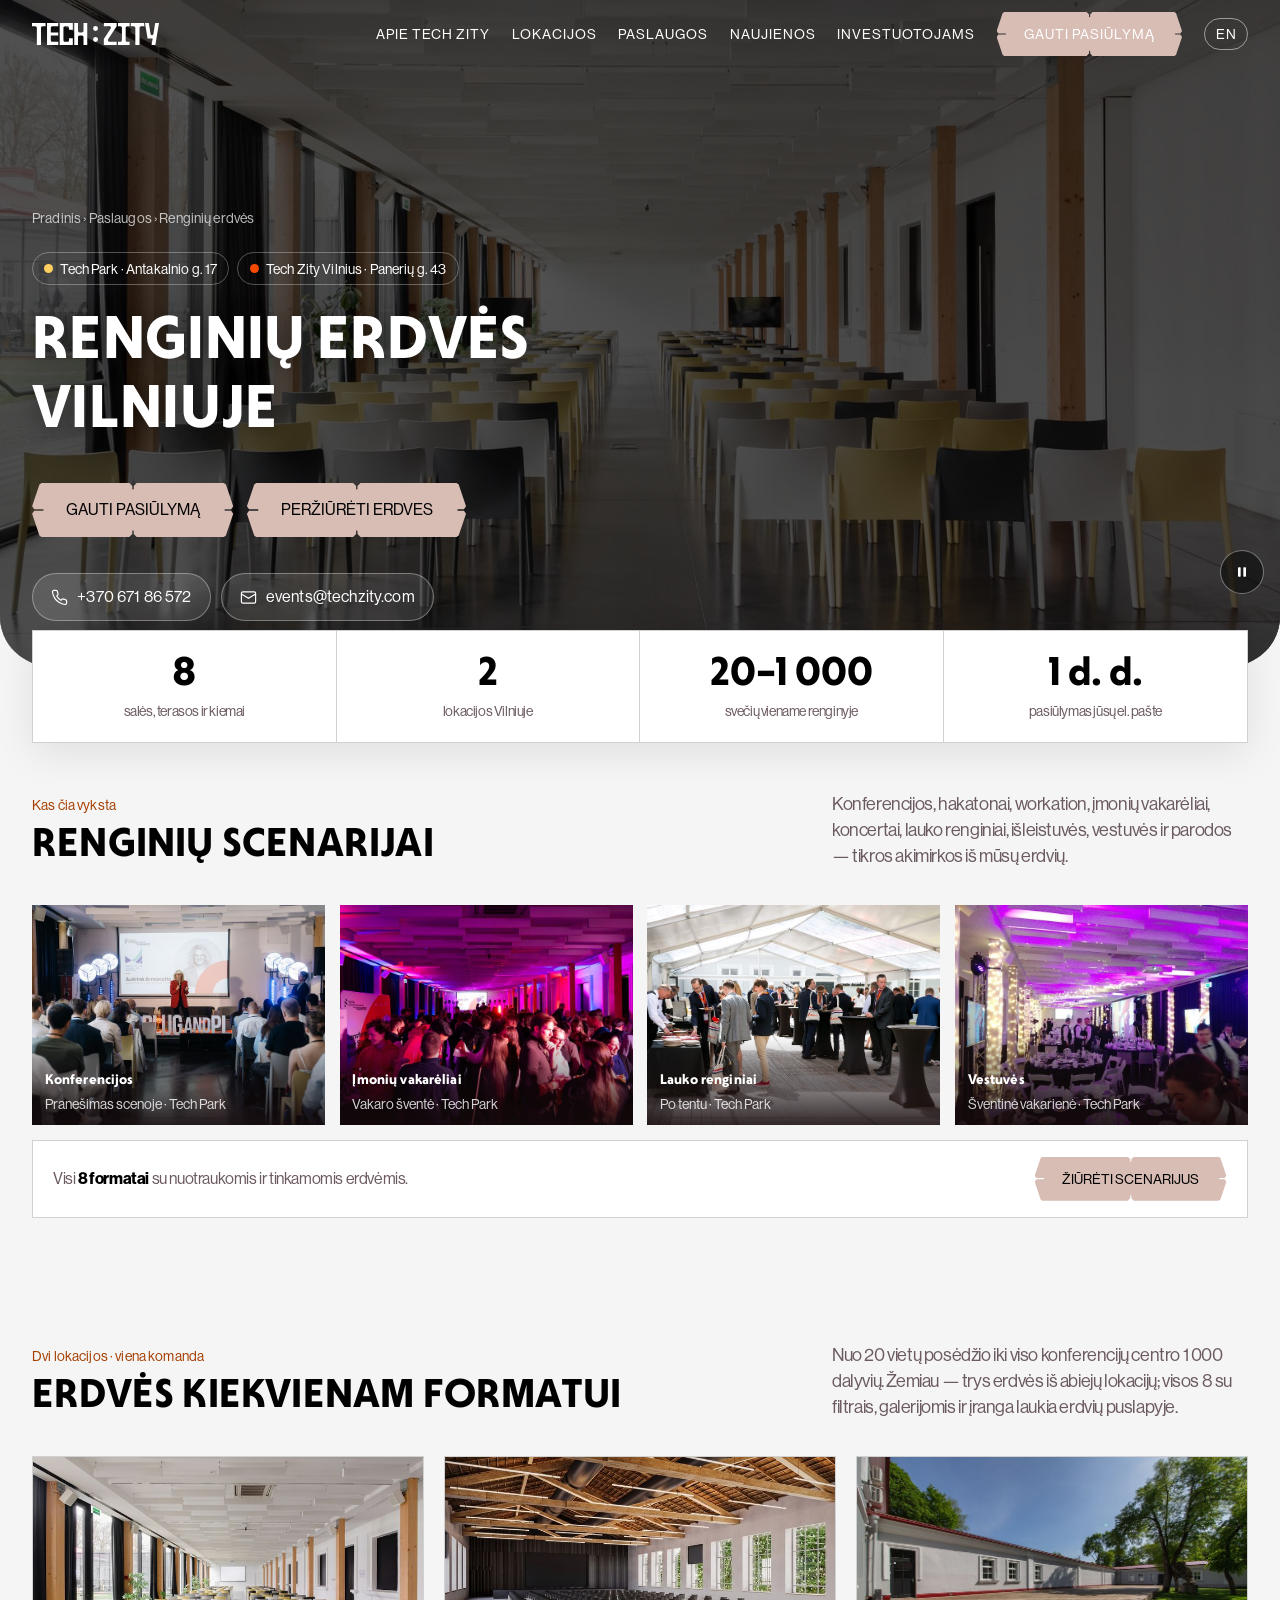
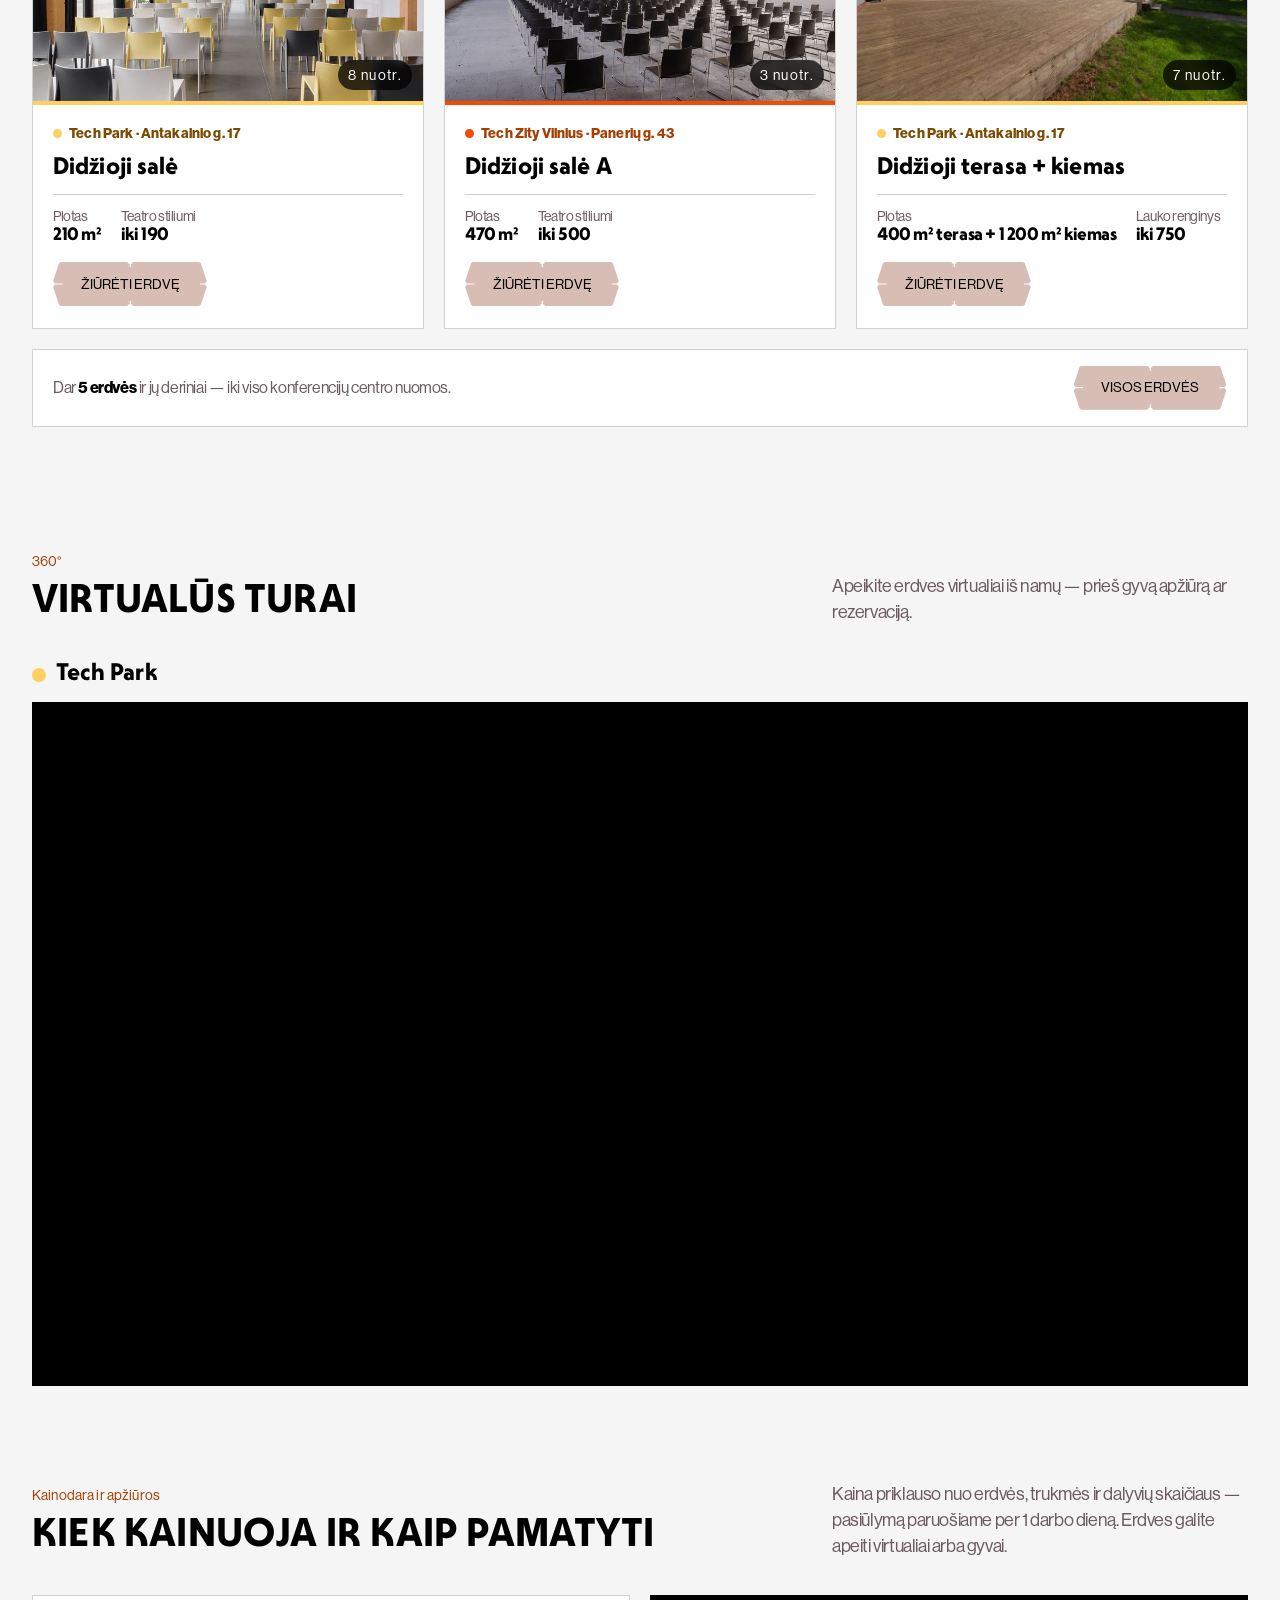
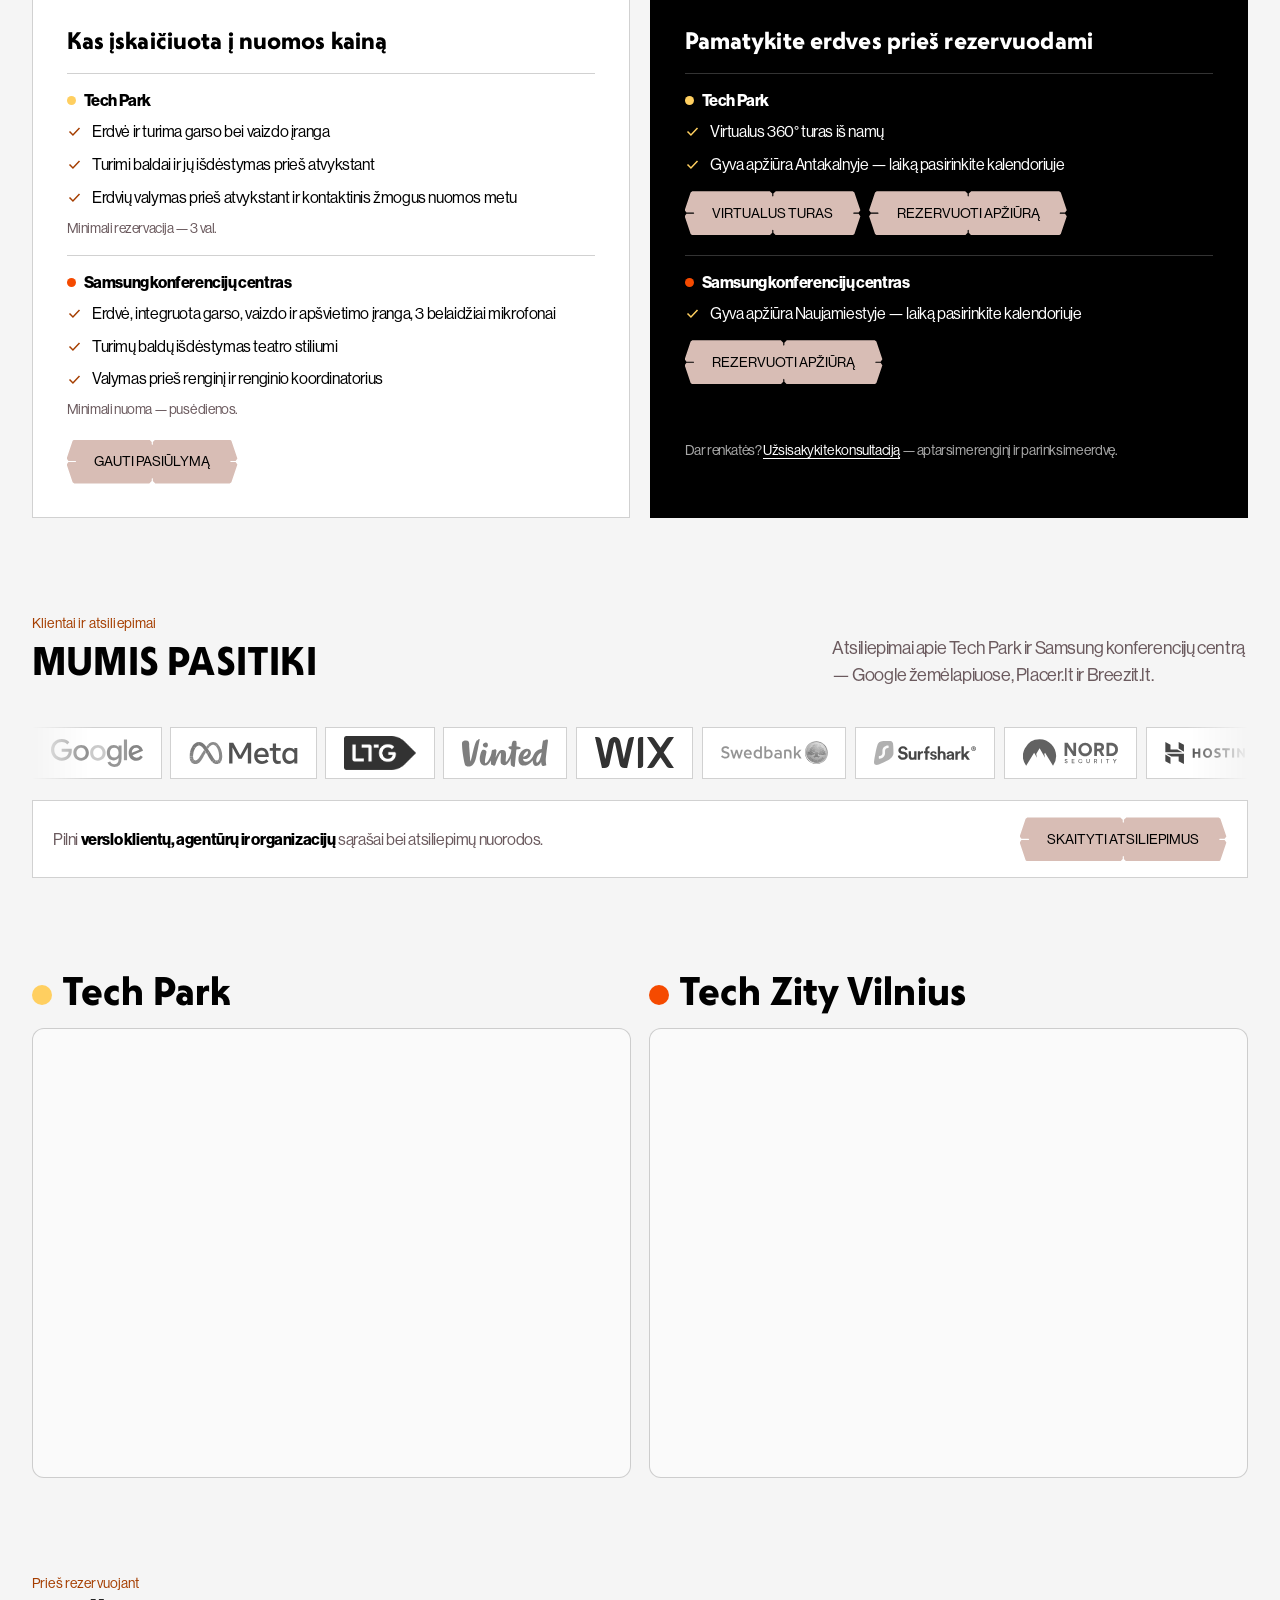
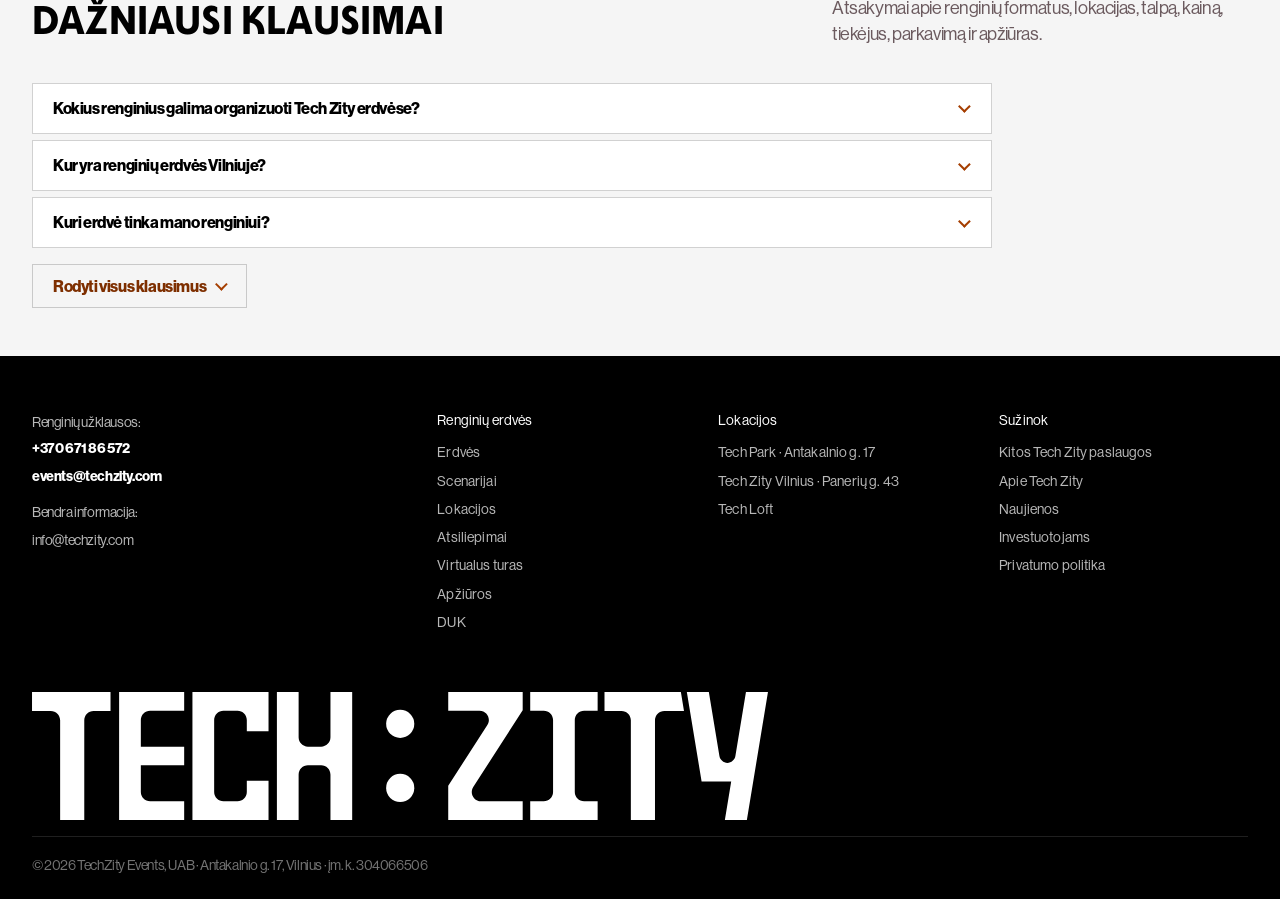
==== commit ae156b9e: "Nuoroda į samsungkc.lt — lokacijų aprašymo sakinyje vietoj SKC kortelės varnelės; data.js v=26, CSS " ====
--- a/index.html
+++ b/index.html
@@ -16,7 +16,7 @@
 <link rel="apple-touch-icon" href="assets/icons/favicon-192.png">
 <link rel="preload" href="assets/fonts/Deacon-Bold.woff2" as="font" type="font/woff2" crossorigin>
 <link rel="preload" href="assets/fonts/NHaasGroteskDSPro-55Rg.woff2" as="font" type="font/woff2" crossorigin>
-<link rel="stylesheet" href="assets/css/site.css?v=25">
+<link rel="stylesheet" href="assets/css/site.css?v=26">
 <script type="application/ld+json" id="faq-ld">{"@context": "https://schema.org", "@type": "FAQPage", "mainEntity": [{"@type": "Question", "name": "Kokius renginius galima organizuoti Tech Zity erdvėse?", "acceptedAnswer": {"@type": "Answer", "text": "Konferencijas, hakatonus ir workation, įmonių vakarėlius, koncertus, lauko renginius, išleistuves, vestuves, parodas ir pristatymus. Kiekvieno formato tikras akimirkas iš mūsų erdvių rasite renginių scenarijuose"}}, {"@type": "Question", "name": "Kur yra renginių erdvės Vilniuje?", "acceptedAnswer": {"@type": "Answer", "text": "Tech Park — Antakalnio g. 17, Sapiegų parke: konferencijų centras su Didžiąja ir Mažąja salėmis, terasos ir XIX a. pastatų kiemas. Samsung konferencijų centras — Tech Zity Vilnius miestelyje, Panerių g. 43: salės A, B ir C, Oranžerija su kiemu ir visas centras. Žemėlapiai ir atvykimas — lokacijų puslapyje"}}, {"@type": "Question", "name": "Kuri erdvė tinka mano renginiui?", "acceptedAnswer": {"@type": "Answer", "text": "Turime 8 paruoštas erdves dviejose Vilniaus lokacijose — nuo 20 vietų posėdžio iki viso konferencijų centro 1 000 dalyvių. Pasirinkite svečių skaičių filtre ir palyginkite erdves , arba tiesiog aprašykite renginį užklausoje — parinksime už jus."}}, {"@type": "Question", "name": "Kiek dalyvių telpa salėse?", "acceptedAnswer": {"@type": "Answer", "text": "Tech Park: Konferencijų centras — iki 250 dalyvių teatro stiliumi, Didžioji salė — iki 190, Mažoji salė — iki 70, Didžioji terasa su kiemu — iki 750. Samsung konferencijų centras: Didžioji salė A — iki 500 dalyvių teatro stiliumi, Vidutinė salė B+C — iki 220, Oranžerija su kiemu — iki 550 svečių, visas centras — iki 1 000 dalyvių. Kitų išdėstymų talpa — kiekvienos erdvės aprašyme"}}, {"@type": "Question", "name": "Ar erdvės tinka hakatonams ir workation?", "acceptedAnswer": {"@type": "Answer", "text": "Taip. Darbui grupėmis tinka Tech Park Konferencijų centras (dirbtuvių stiliumi, grupės po 4 — iki 175 dalyvių) ir Mažoji salė su ilgais stalais darbui. Seminarams ir mokymams — Samsung konferencijų centro salės B ir C su LED ekranais. Pavyzdžiai — scenarijuose „Hakatonai ir workation“"}}, {"@type": "Question", "name": "Ar galima surengti renginį lauke?", "acceptedAnswer": {"@type": "Answer", "text": "Taip. Tech Park Didžioji terasa su kiemu talpina iki 750 dalyvių, Mažoji terasa su kiemu — iki 500 (nuomojama kartu su vidaus erdvėmis). Samsung konferencijų centre — Oranžerija, skaidraus tento paviljonas su žaliu kiemu, iki 550 svečių. Maisto furgonėlių, BBQ ir paviljonų sprendimai — per partnerius."}}, {"@type": "Question", "name": "Ar galima švęsti vestuves?", "acceptedAnswer": {"@type": "Answer", "text": "Taip. Vestuvių vakarienei tinka Tech Park Didžioji salė su dideliais langais į Sapiegų parką (apvalūs stalai — iki 140 svečių), o šiltuoju sezonu — terasa ir kiemas. Vestuvių akimirkos — scenarijuose , atsiliepimai — Breezit.lt ir Google"}}, {"@type": "Question", "name": "Kaip skaičiuojama nuomos kaina?", "acceptedAnswer": {"@type": "Answer", "text": "Kaina priklauso nuo erdvės, trukmės ir dalyvių skaičiaus — tikslią kainą pateiksime pasiūlyme per 1 darbo dieną. Minimali trukmė ir tai, kas įskaičiuota, skiriasi pagal lokaciją. Tech Park: minimali rezervacija — 3 renginio valandos. Į kainą įskaičiuota erdvės nuoma, turima įranga, turimi baldai ir jų išdėstymas prieš atvykstant, erdvių valymas prieš atvykstant ir kontaktinis žmogus nuomos metu. Samsung konferencijų centras: minimali nuoma — pusė dienos. Į kainą įskaičiuota renginio erdvė, integruota garso, vaizdo ir apšvietimo įranga, 3 belaidžiai mikrofonai, renginio koordinatorius, turimų baldų išdėstymas teatro stiliumi, valymas prieš renginį ir bendrosios erdvės."}}, {"@type": "Question", "name": "Ar galiu atsivesti savo maitinimo ar technikos tiekėją?", "acceptedAnswer": {"@type": "Answer", "text": "Taip. Išorės maitinimo ir technikos tiekėjų sąlygas aptarsime pasiūlyme. Turime patikrintus partnerius: Gastrolės (maitinimas), Baltas Dažnis (įgarsinimas, LED ekranai, apšvietimas, scenos, filmavimas), Konferenta (sinchroninis vertimas, transliavimas), Renginio partneris (baldų ir lauko paviljonų nuoma)."}}, {"@type": "Question", "name": "Ar yra parkavimo vietų?", "acceptedAnswer": {"@type": "Answer", "text": "Tech Park: iš anksto sutarus suteikiame iki 3 vietų vidiniame parkinge, priklausomai nuo renginio dydžio. Dalyviams — vieša miesto aikštelė kelios minutės pėsčiomis, žalioje zonoje. Artimiausia stotelė — L. Sapiegos. Samsung konferencijų centras: centrui priklauso 5 parkavimo vietos Tech Zity Vilnius miestelio teritorijoje, iki pietinio aplinkkelio — 2 min. Visos detalės — lokacijų puslapyje"}}, {"@type": "Question", "name": "Ar galima erdves apžiūrėti gyvai?", "acceptedAnswer": {"@type": "Answer", "text": "Taip — rekomenduojame. Laiką pasirinkite Tech Park arba Samsung konferencijų centro apžiūrų kalendoriuje, arba parašykite events@techzity.com. Tech Park erdves iš anksto galite apeiti ir virtualiame ture"}}]}</script>
 </head>
 <body>
@@ -226,7 +226,6 @@
           <p class="terms-loc"><i class="loc-dot" style="background:var(--zity)"></i>Samsung konferencijų centras</p>
           <ul class="ticks">
               <li><svg width="15" height="15" viewBox="0 0 24 24" fill="none" stroke="currentColor" stroke-width="2.4" aria-hidden="true"><path d="m4 12 5.5 5.5L20 6.5"/></svg><span>Gyva apžiūra Naujamiestyje — laiką pasirinkite kalendoriuje</span></li>
-              <li><svg width="15" height="15" viewBox="0 0 24 24" fill="none" stroke="currentColor" stroke-width="2.4" aria-hidden="true"><path d="m4 12 5.5 5.5L20 6.5"/></svg><span>Daugiau informacijos <a href="https://samsungkc.lt/" target="_blank" rel="noopener">samsungkc.lt</a></span></li>
           </ul>
           <div class="card-actions">
             <a class="chip chip--ghost chip--sm" href="https://calendar.google.com/calendar/u/0/appointments/schedules/AcZssZ0EG8vuIKP2dEWfDf8z77kqu9uR8mT-b2umOcLus3I-Ipqr4cmTYCMF53TEbX3df7oikS6TYFGH" target="_blank" rel="noopener">Rezervuoti apžiūrą</a>
@@ -382,7 +381,7 @@
 </footer>
 
 
-<script src="assets/js/data.js?v=24"></script>
-<script src="assets/js/site.js?v=24"></script>
+<script src="assets/js/data.js?v=26"></script>
+<script src="assets/js/site.js?v=25"></script>
 </body>
 </html>
--- a/assets/css/site.css
+++ b/assets/css/site.css
@@ -303,7 +303,7 @@
 .pp-foot{margin-top:1.15rem}
 .pp-foot.card-actions{padding-top:0}
 .pp-foot .fineprint{margin-top:0}
-.panel--dark .fineprint a,.panel--dark .ticks a{color:#fff;text-decoration:underline;text-underline-offset:3px}
+.panel--dark .fineprint a{color:#fff;text-decoration:underline;text-underline-offset:3px}
 /* dviem stulpeliais — abu skydeliai dalijasi tomis pačiomis eilėmis, tad Tech Park ir SKC blokai stovi vienodame aukštyje */
 @media(min-width:861px){
   @supports (grid-template-rows:subgrid){
@@ -337,6 +337,7 @@
 .loc-block + .loc-block{margin-top:var(--s5)}
 .map-card{border:1px solid var(--line);border-radius:12px;overflow:hidden;background:var(--snow);min-height:340px}
 .map-frame{width:100%;height:100%;min-height:340px;border:0;display:block}
+.map-panel .lead a{text-decoration:underline;text-decoration-thickness:1px;text-underline-offset:3px}
 .map-panel{background:var(--white);border:1px solid var(--line);padding:clamp(1.3rem,3vw,1.9rem);display:flex;flex-direction:column;gap:.9rem}
 .map-panel .badge{display:inline-flex;align-items:center;gap:.45rem;font-family:var(--font-m);font-size:var(--fs-s);
   letter-spacing:.01em;font-weight:700}
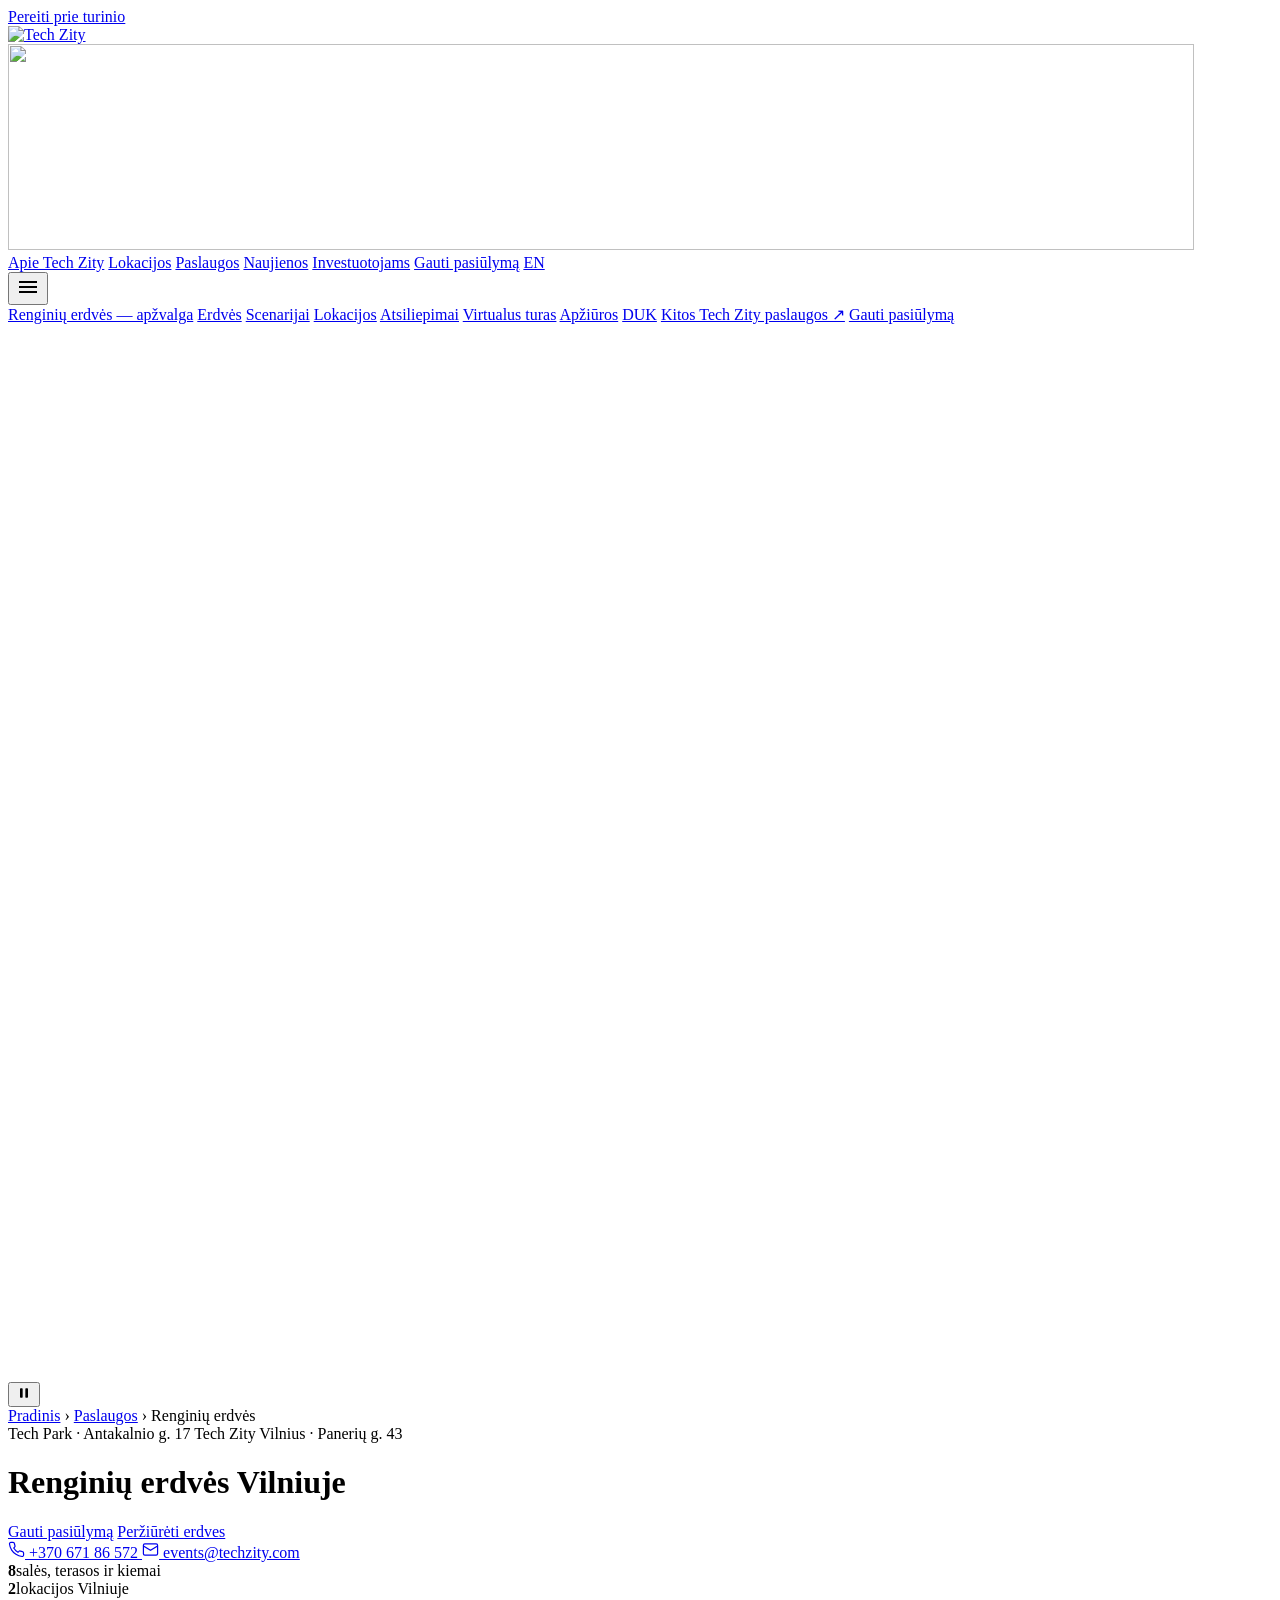
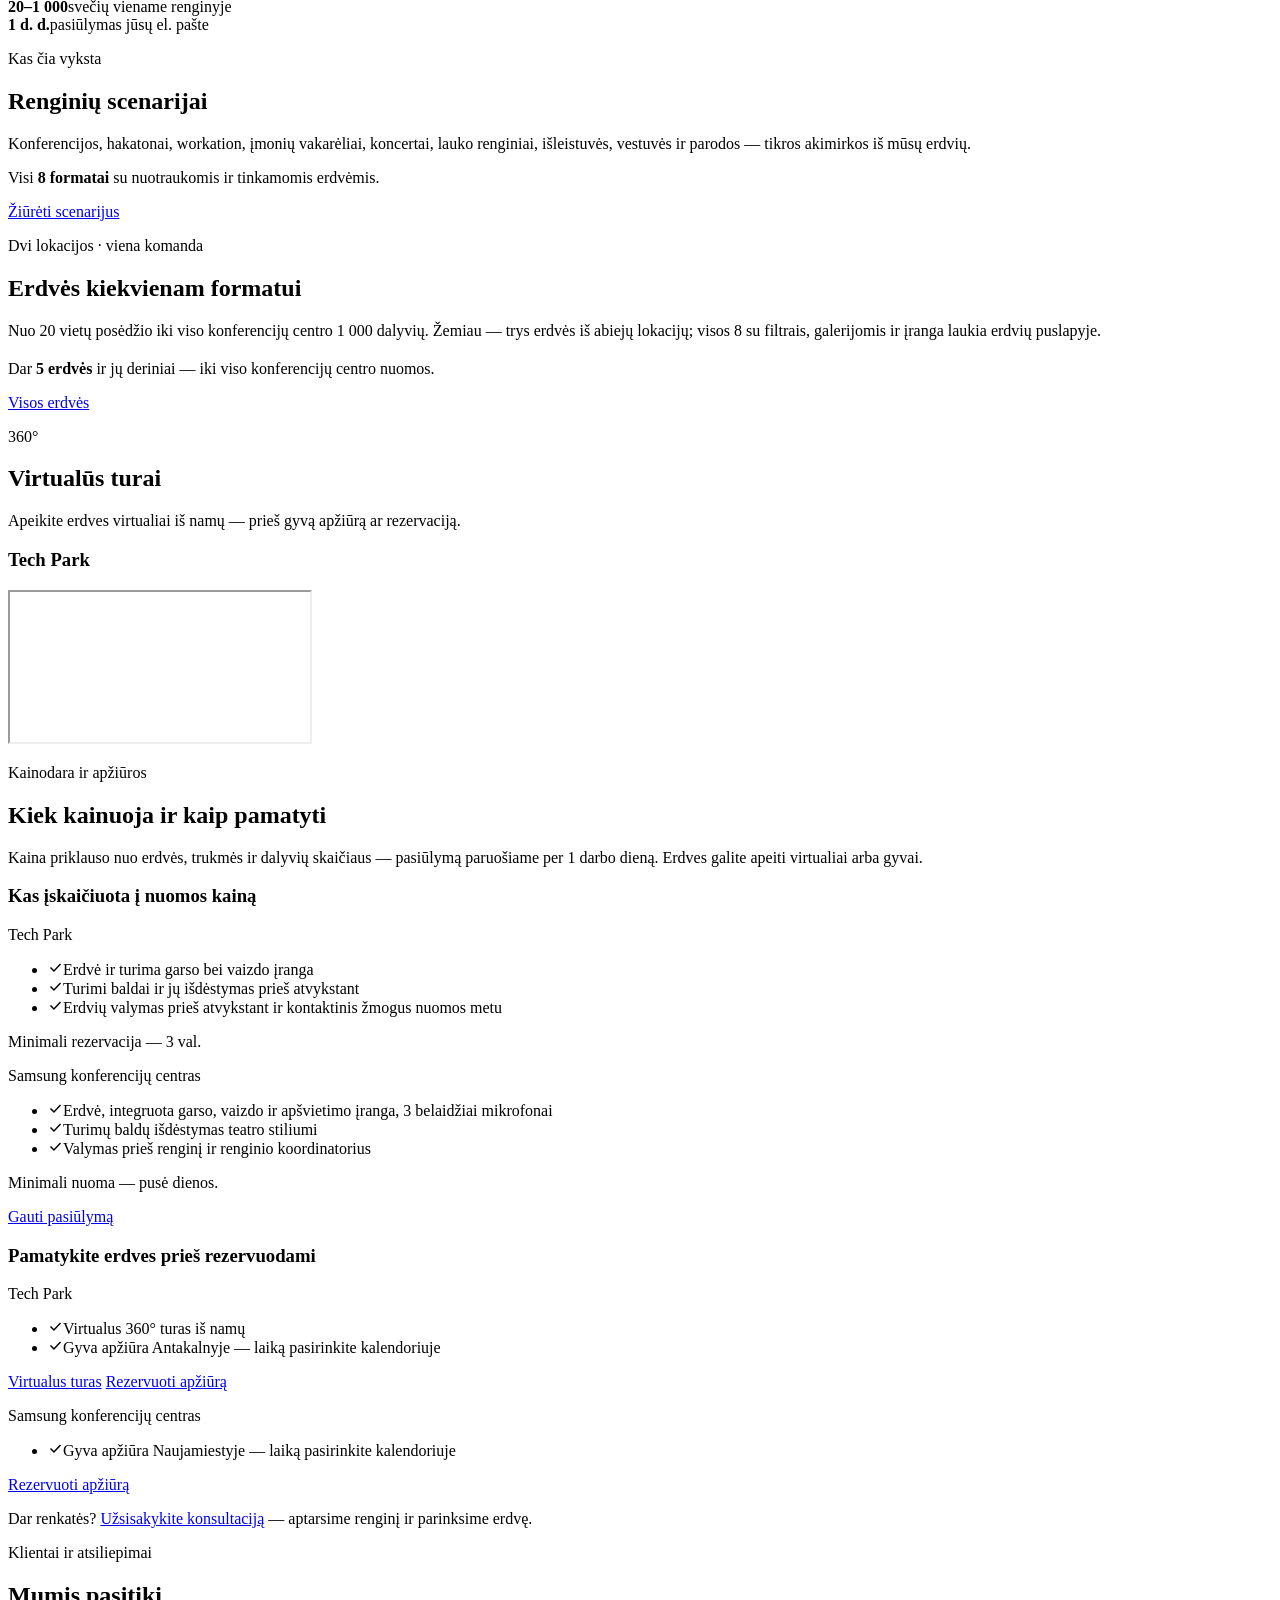
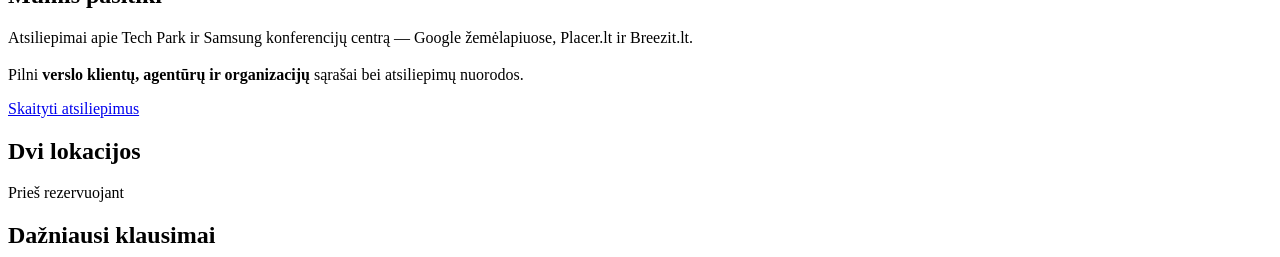
==== commit f6227ba0: "Švarūs adresai be .html (/erdves/ ir kt.): <base> visuose puslapiuose, Worker atiduoda X.html, seni " ====
--- a/index.html
+++ b/index.html
@@ -2,6 +2,7 @@
 <html lang="lt">
 <head>
 <meta charset="UTF-8">
+<base href="/paslaugos/renginiu-erdves/">
 <meta name="viewport" content="width=device-width, initial-scale=1.0">
 <meta name="robots" content="index,follow">
 <link rel="canonical" href="https://techzity.com/paslaugos/renginiu-erdves/">
@@ -20,7 +21,7 @@
 <script type="application/ld+json" id="faq-ld">{"@context": "https://schema.org", "@type": "FAQPage", "mainEntity": [{"@type": "Question", "name": "Kokius renginius galima organizuoti Tech Zity erdvėse?", "acceptedAnswer": {"@type": "Answer", "text": "Konferencijas, hakatonus ir workation, įmonių vakarėlius, koncertus, lauko renginius, išleistuves, vestuves, parodas ir pristatymus. Kiekvieno formato tikras akimirkas iš mūsų erdvių rasite renginių scenarijuose"}}, {"@type": "Question", "name": "Kur yra renginių erdvės Vilniuje?", "acceptedAnswer": {"@type": "Answer", "text": "Tech Park — Antakalnio g. 17, Sapiegų parke: konferencijų centras su Didžiąja ir Mažąja salėmis, terasos ir XIX a. pastatų kiemas. Samsung konferencijų centras — Tech Zity Vilnius miestelyje, Panerių g. 43: salės A, B ir C, Oranžerija su kiemu ir visas centras. Žemėlapiai ir atvykimas — lokacijų puslapyje"}}, {"@type": "Question", "name": "Kuri erdvė tinka mano renginiui?", "acceptedAnswer": {"@type": "Answer", "text": "Turime 8 paruoštas erdves dviejose Vilniaus lokacijose — nuo 20 vietų posėdžio iki viso konferencijų centro 1 000 dalyvių. Pasirinkite svečių skaičių filtre ir palyginkite erdves , arba tiesiog aprašykite renginį užklausoje — parinksime už jus."}}, {"@type": "Question", "name": "Kiek dalyvių telpa salėse?", "acceptedAnswer": {"@type": "Answer", "text": "Tech Park: Konferencijų centras — iki 250 dalyvių teatro stiliumi, Didžioji salė — iki 190, Mažoji salė — iki 70, Didžioji terasa su kiemu — iki 750. Samsung konferencijų centras: Didžioji salė A — iki 500 dalyvių teatro stiliumi, Vidutinė salė B+C — iki 220, Oranžerija su kiemu — iki 550 svečių, visas centras — iki 1 000 dalyvių. Kitų išdėstymų talpa — kiekvienos erdvės aprašyme"}}, {"@type": "Question", "name": "Ar erdvės tinka hakatonams ir workation?", "acceptedAnswer": {"@type": "Answer", "text": "Taip. Darbui grupėmis tinka Tech Park Konferencijų centras (dirbtuvių stiliumi, grupės po 4 — iki 175 dalyvių) ir Mažoji salė su ilgais stalais darbui. Seminarams ir mokymams — Samsung konferencijų centro salės B ir C su LED ekranais. Pavyzdžiai — scenarijuose „Hakatonai ir workation“"}}, {"@type": "Question", "name": "Ar galima surengti renginį lauke?", "acceptedAnswer": {"@type": "Answer", "text": "Taip. Tech Park Didžioji terasa su kiemu talpina iki 750 dalyvių, Mažoji terasa su kiemu — iki 500 (nuomojama kartu su vidaus erdvėmis). Samsung konferencijų centre — Oranžerija, skaidraus tento paviljonas su žaliu kiemu, iki 550 svečių. Maisto furgonėlių, BBQ ir paviljonų sprendimai — per partnerius."}}, {"@type": "Question", "name": "Ar galima švęsti vestuves?", "acceptedAnswer": {"@type": "Answer", "text": "Taip. Vestuvių vakarienei tinka Tech Park Didžioji salė su dideliais langais į Sapiegų parką (apvalūs stalai — iki 140 svečių), o šiltuoju sezonu — terasa ir kiemas. Vestuvių akimirkos — scenarijuose , atsiliepimai — Breezit.lt ir Google"}}, {"@type": "Question", "name": "Kaip skaičiuojama nuomos kaina?", "acceptedAnswer": {"@type": "Answer", "text": "Kaina priklauso nuo erdvės, trukmės ir dalyvių skaičiaus — tikslią kainą pateiksime pasiūlyme per 1 darbo dieną. Minimali trukmė ir tai, kas įskaičiuota, skiriasi pagal lokaciją. Tech Park: minimali rezervacija — 3 renginio valandos. Į kainą įskaičiuota erdvės nuoma, turima įranga, turimi baldai ir jų išdėstymas prieš atvykstant, erdvių valymas prieš atvykstant ir kontaktinis žmogus nuomos metu. Samsung konferencijų centras: minimali nuoma — pusė dienos. Į kainą įskaičiuota renginio erdvė, integruota garso, vaizdo ir apšvietimo įranga, 3 belaidžiai mikrofonai, renginio koordinatorius, turimų baldų išdėstymas teatro stiliumi, valymas prieš renginį ir bendrosios erdvės."}}, {"@type": "Question", "name": "Ar galiu atsivesti savo maitinimo ar technikos tiekėją?", "acceptedAnswer": {"@type": "Answer", "text": "Taip. Išorės maitinimo ir technikos tiekėjų sąlygas aptarsime pasiūlyme. Turime patikrintus partnerius: Gastrolės (maitinimas), Baltas Dažnis (įgarsinimas, LED ekranai, apšvietimas, scenos, filmavimas), Konferenta (sinchroninis vertimas, transliavimas), Renginio partneris (baldų ir lauko paviljonų nuoma)."}}, {"@type": "Question", "name": "Ar yra parkavimo vietų?", "acceptedAnswer": {"@type": "Answer", "text": "Tech Park: iš anksto sutarus suteikiame iki 3 vietų vidiniame parkinge, priklausomai nuo renginio dydžio. Dalyviams — vieša miesto aikštelė kelios minutės pėsčiomis, žalioje zonoje. Artimiausia stotelė — L. Sapiegos. Samsung konferencijų centras: centrui priklauso 5 parkavimo vietos Tech Zity Vilnius miestelio teritorijoje, iki pietinio aplinkkelio — 2 min. Visos detalės — lokacijų puslapyje"}}, {"@type": "Question", "name": "Ar galima erdves apžiūrėti gyvai?", "acceptedAnswer": {"@type": "Answer", "text": "Taip — rekomenduojame. Laiką pasirinkite Tech Park arba Samsung konferencijų centro apžiūrų kalendoriuje, arba parašykite events@techzity.com. Tech Park erdves iš anksto galite apeiti ir virtualiame ture"}}]}</script>
 </head>
 <body>
-<a class="skip" href="#main">Pereiti prie turinio</a>
+<a class="skip" href="./#main">Pereiti prie turinio</a>
 
 <header>
   <div class="wrap nav">
@@ -34,7 +35,7 @@
       <a href="https://techzity.com/paslaugos/">Paslaugos</a>
       <a href="https://techzity.com/category/naujienos/">Naujienos</a>
       <a href="https://techzity.com/tzv-investuotojams/">Investuotojams</a>
-      <a class="chip chip--primary chip--sm" href="uzklausa.html">Gauti pasiūlymą</a>
+      <a class="chip chip--primary chip--sm" href="uzklausa/">Gauti pasiūlymą</a>
       <a class="nav-lang" href="https://techzity.com/en/" lang="en">EN</a>
     </nav>
     <button class="burger" id="burger" aria-label="Atidaryti meniu" aria-expanded="false" aria-controls="mobmenu">
@@ -43,15 +44,15 @@
   </div>
   <div class="mobile-menu" id="mobmenu">
     <a href="./">Renginių erdvės — apžvalga</a>
-    <a href="erdves.html">Erdvės</a>
-    <a href="scenarijai.html">Scenarijai</a>
-    <a href="lokacijos.html">Lokacijos</a>
-    <a href="atsiliepimai.html">Atsiliepimai</a>
-    <a href="turas.html">Virtualus turas</a>
-    <a href="apziura.html">Apžiūros</a>
-    <a href="duk.html">DUK</a>
+    <a href="erdves/">Erdvės</a>
+    <a href="scenarijai/">Scenarijai</a>
+    <a href="lokacijos/">Lokacijos</a>
+    <a href="atsiliepimai/">Atsiliepimai</a>
+    <a href="turas/">Virtualus turas</a>
+    <a href="apziura/">Apžiūros</a>
+    <a href="duk/">DUK</a>
     <a href="https://techzity.com/paslaugos/">Kitos Tech Zity paslaugos ↗</a>
-    <a class="chip chip--primary" href="uzklausa.html">Gauti pasiūlymą</a>
+    <a class="chip chip--primary" href="uzklausa/">Gauti pasiūlymą</a>
   </div>
 </header>
 
@@ -83,8 +84,8 @@
     </div>
     <h1>Renginių erdvės Vilniuje</h1>
     <div class="hero-ctas">
-      <a class="chip chip--primary" href="uzklausa.html">Gauti pasiūlymą</a>
-      <a class="chip chip--ghost" href="erdves.html">Peržiūrėti erdves</a>
+      <a class="chip chip--primary" href="uzklausa/">Gauti pasiūlymą</a>
+      <a class="chip chip--ghost" href="erdves/">Peržiūrėti erdves</a>
     </div>
     <!-- telefonas — tel:, el. paštas — mailto: (kopijavimo mygtukų klientas nepageidauja, 2026-10-15) -->
     <div class="contact-row">
@@ -122,7 +123,7 @@
     <div class="scen-grid" id="scenTeaser" data-keys="konferencija,vakarelis,lauko,vestuves"></div>
     <div class="scen-cta">
       <p>Visi <b>8 formatai</b> su nuotraukomis ir tinkamomis erdvėmis.</p>
-      <a class="chip chip--primary chip--sm" href="scenarijai.html">Žiūrėti scenarijus</a>
+      <a class="chip chip--primary chip--sm" href="scenarijai/">Žiūrėti scenarijus</a>
     </div>
   </div>
 </section>
@@ -140,7 +141,7 @@
     <div class="cards cards--stagger" id="cardsTeaser" data-ids="tp-didz,skc-a,tp-terasa"></div>
     <div class="scen-cta" style="margin-top:1.25rem">
       <p>Dar <b>5 erdvės</b> ir jų deriniai — iki viso konferencijų centro nuomos.</p>
-      <a class="chip chip--primary chip--sm" href="erdves.html">Visos erdvės</a>
+      <a class="chip chip--primary chip--sm" href="erdves/">Visos erdvės</a>
     </div>
   </div>
 </section>
@@ -204,7 +205,7 @@
           <p class="fineprint">Minimali nuoma — pusė dienos.</p>
         </div>
         <div class="pp-foot card-actions">
-          <a class="chip chip--primary chip--sm" href="uzklausa.html">Gauti pasiūlymą</a>
+          <a class="chip chip--primary chip--sm" href="uzklausa/">Gauti pasiūlymą</a>
         </div>
       </div>
 
@@ -218,7 +219,7 @@
               <li><svg width="15" height="15" viewBox="0 0 24 24" fill="none" stroke="currentColor" stroke-width="2.4" aria-hidden="true"><path d="m4 12 5.5 5.5L20 6.5"/></svg><span>Gyva apžiūra Antakalnyje — laiką pasirinkite kalendoriuje</span></li>
           </ul>
           <div class="card-actions">
-            <a class="chip chip--primary chip--sm" href="turas.html">Virtualus turas</a>
+            <a class="chip chip--primary chip--sm" href="turas/">Virtualus turas</a>
             <a class="chip chip--ghost chip--sm" href="https://calendar.google.com/calendar/u/0/appointments/AcZssZ0af2m7wR-OU74N-Aym53NgzTyo78suRU-3-kA=" target="_blank" rel="noopener">Rezervuoti apžiūrą</a>
           </div>
         </div>
@@ -252,7 +253,7 @@
     <div class="marquee" id="clientsMarquee" data-clients="featured" translate="no" role="group" aria-label="Renginių klientai"></div>
     <div class="scen-cta" style="margin-top:1.15rem">
       <p>Pilni <b>verslo klientų, agentūrų ir organizacijų</b> sąrašai bei atsiliepimų nuorodos.</p>
-      <a class="chip chip--primary chip--sm" href="atsiliepimai.html">Skaityti atsiliepimus</a>
+      <a class="chip chip--primary chip--sm" href="atsiliepimai/">Skaityti atsiliepimus</a>
     </div>
   </div>
 </section>
@@ -276,27 +277,27 @@
       <p class="lead">Atsakymai apie renginių formatus, lokacijas, talpą, kainą, tiekėjus, parkavimą ir apžiūras.</p>
     </div>
     <!-- visi DUK klausimai pradiniame puslapyje (kliento pastabos 2026-10-16 ir 2026-10-23 — DUK kaip pagrindinis SEO įrankis);
-         tas pats tekstas — duk.html; FAQPage JSON-LD <head> generuojamas iš šio sąrašo — keičiant klausimus atnaujinti ir jį -->
+         tas pats tekstas — duk/; FAQPage JSON-LD <head> generuojamas iš šio sąrašo — keičiant klausimus atnaujinti ir jį -->
     <div class="faq faq--short" id="faqHome">
       <details>
         <summary>Kokius renginius galima organizuoti Tech Zity erdvėse?</summary>
-        <div class="a"><p>Konferencijas, hakatonus ir workation, įmonių vakarėlius, koncertus, lauko renginius, išleistuves, vestuves, parodas ir pristatymus. Kiekvieno formato tikras akimirkas iš mūsų erdvių rasite <a href="scenarijai.html">renginių scenarijuose →</a></p></div>
+        <div class="a"><p>Konferencijas, hakatonus ir workation, įmonių vakarėlius, koncertus, lauko renginius, išleistuves, vestuves, parodas ir pristatymus. Kiekvieno formato tikras akimirkas iš mūsų erdvių rasite <a href="scenarijai/">renginių scenarijuose →</a></p></div>
       </details>
       <details>
         <summary>Kur yra renginių erdvės Vilniuje?</summary>
-        <div class="a"><p><b>Tech Park</b> — Antakalnio g. 17, Sapiegų parke: konferencijų centras su Didžiąja ir Mažąja salėmis, terasos ir XIX a. pastatų kiemas.</p><p><b>Samsung konferencijų centras</b> — Tech Zity Vilnius miestelyje, Panerių g. 43: salės A, B ir C, Oranžerija su kiemu ir visas centras. Žemėlapiai ir atvykimas — <a href="lokacijos.html">lokacijų puslapyje →</a></p></div>
+        <div class="a"><p><b>Tech Park</b> — Antakalnio g. 17, Sapiegų parke: konferencijų centras su Didžiąja ir Mažąja salėmis, terasos ir XIX a. pastatų kiemas.</p><p><b>Samsung konferencijų centras</b> — Tech Zity Vilnius miestelyje, Panerių g. 43: salės A, B ir C, Oranžerija su kiemu ir visas centras. Žemėlapiai ir atvykimas — <a href="lokacijos/">lokacijų puslapyje →</a></p></div>
       </details>
       <details>
         <summary>Kuri erdvė tinka mano renginiui?</summary>
-        <div class="a"><p>Turime 8 paruoštas erdves dviejose Vilniaus lokacijose — nuo 20 vietų posėdžio iki viso konferencijų centro 1 000 dalyvių. Pasirinkite svečių skaičių filtre ir <a href="erdves.html">palyginkite erdves →</a>, arba tiesiog aprašykite renginį <a href="uzklausa.html">užklausoje</a> — parinksime už jus.</p></div>
+        <div class="a"><p>Turime 8 paruoštas erdves dviejose Vilniaus lokacijose — nuo 20 vietų posėdžio iki viso konferencijų centro 1 000 dalyvių. Pasirinkite svečių skaičių filtre ir <a href="erdves/">palyginkite erdves →</a>, arba tiesiog aprašykite renginį <a href="uzklausa/">užklausoje</a> — parinksime už jus.</p></div>
       </details>
       <details>
         <summary>Kiek dalyvių telpa salėse?</summary>
-        <div class="a"><p><b>Tech Park:</b> Konferencijų centras — iki 250 dalyvių teatro stiliumi, Didžioji salė — iki 190, Mažoji salė — iki 70, Didžioji terasa su kiemu — iki 750.</p><p><b>Samsung konferencijų centras:</b> Didžioji salė A — iki 500 dalyvių teatro stiliumi, Vidutinė salė B+C — iki 220, Oranžerija su kiemu — iki 550 svečių, visas centras — iki 1 000 dalyvių. Kitų išdėstymų talpa — <a href="erdves.html">kiekvienos erdvės aprašyme →</a></p></div>
+        <div class="a"><p><b>Tech Park:</b> Konferencijų centras — iki 250 dalyvių teatro stiliumi, Didžioji salė — iki 190, Mažoji salė — iki 70, Didžioji terasa su kiemu — iki 750.</p><p><b>Samsung konferencijų centras:</b> Didžioji salė A — iki 500 dalyvių teatro stiliumi, Vidutinė salė B+C — iki 220, Oranžerija su kiemu — iki 550 svečių, visas centras — iki 1 000 dalyvių. Kitų išdėstymų talpa — <a href="erdves/">kiekvienos erdvės aprašyme →</a></p></div>
       </details>
       <details>
         <summary>Ar erdvės tinka hakatonams ir workation?</summary>
-        <div class="a"><p><b>Taip.</b> Darbui grupėmis tinka Tech Park Konferencijų centras (dirbtuvių stiliumi, grupės po 4 — iki 175 dalyvių) ir Mažoji salė su ilgais stalais darbui. Seminarams ir mokymams — Samsung konferencijų centro salės B ir C su LED ekranais. Pavyzdžiai — <a href="scenarijai.html">scenarijuose „Hakatonai ir workation“ →</a></p></div>
+        <div class="a"><p><b>Taip.</b> Darbui grupėmis tinka Tech Park Konferencijų centras (dirbtuvių stiliumi, grupės po 4 — iki 175 dalyvių) ir Mažoji salė su ilgais stalais darbui. Seminarams ir mokymams — Samsung konferencijų centro salės B ir C su LED ekranais. Pavyzdžiai — <a href="scenarijai/">scenarijuose „Hakatonai ir workation“ →</a></p></div>
       </details>
       <details>
         <summary>Ar galima surengti renginį lauke?</summary>
@@ -304,7 +305,7 @@
       </details>
       <details>
         <summary>Ar galima švęsti vestuves?</summary>
-        <div class="a"><p><b>Taip.</b> Vestuvių vakarienei tinka Tech Park Didžioji salė su dideliais langais į Sapiegų parką (apvalūs stalai — iki 140 svečių), o šiltuoju sezonu — terasa ir kiemas. Vestuvių akimirkos — <a href="scenarijai.html">scenarijuose →</a>, atsiliepimai — <a href="atsiliepimai.html">Breezit.lt ir Google →</a></p></div>
+        <div class="a"><p><b>Taip.</b> Vestuvių vakarienei tinka Tech Park Didžioji salė su dideliais langais į Sapiegų parką (apvalūs stalai — iki 140 svečių), o šiltuoju sezonu — terasa ir kiemas. Vestuvių akimirkos — <a href="scenarijai/">scenarijuose →</a>, atsiliepimai — <a href="atsiliepimai/">Breezit.lt ir Google →</a></p></div>
       </details>
       <details>
         <summary>Kaip skaičiuojama nuomos kaina?</summary>
@@ -316,11 +317,11 @@
       </details>
       <details>
         <summary>Ar yra parkavimo vietų?</summary>
-        <div class="a"><p><b>Tech Park:</b> iš anksto sutarus suteikiame iki 3 vietų vidiniame parkinge, priklausomai nuo renginio dydžio. Dalyviams — vieša miesto aikštelė kelios minutės pėsčiomis, žalioje zonoje. Artimiausia stotelė — L. Sapiegos.</p><p><b>Samsung konferencijų centras:</b> centrui priklauso 5 parkavimo vietos Tech Zity Vilnius miestelio teritorijoje, iki pietinio aplinkkelio — 2 min. Visos detalės — <a href="lokacijos.html">lokacijų puslapyje →</a></p></div>
+        <div class="a"><p><b>Tech Park:</b> iš anksto sutarus suteikiame iki 3 vietų vidiniame parkinge, priklausomai nuo renginio dydžio. Dalyviams — vieša miesto aikštelė kelios minutės pėsčiomis, žalioje zonoje. Artimiausia stotelė — L. Sapiegos.</p><p><b>Samsung konferencijų centras:</b> centrui priklauso 5 parkavimo vietos Tech Zity Vilnius miestelio teritorijoje, iki pietinio aplinkkelio — 2 min. Visos detalės — <a href="lokacijos/">lokacijų puslapyje →</a></p></div>
       </details>
       <details>
         <summary>Ar galima erdves apžiūrėti gyvai?</summary>
-        <div class="a"><p>Taip — rekomenduojame. Laiką pasirinkite <a href="https://calendar.google.com/calendar/u/0/appointments/AcZssZ0af2m7wR-OU74N-Aym53NgzTyo78suRU-3-kA=" target="_blank" rel="noopener">Tech Park</a> arba <a href="https://calendar.google.com/calendar/u/0/appointments/schedules/AcZssZ0EG8vuIKP2dEWfDf8z77kqu9uR8mT-b2umOcLus3I-Ipqr4cmTYCMF53TEbX3df7oikS6TYFGH" target="_blank" rel="noopener">Samsung konferencijų centro</a> apžiūrų kalendoriuje, arba parašykite <a href="mailto:events@techzity.com">events@techzity.com</a>. Tech Park erdves iš anksto galite apeiti ir <a href="turas.html">virtualiame ture →</a></p></div>
+        <div class="a"><p>Taip — rekomenduojame. Laiką pasirinkite <a href="https://calendar.google.com/calendar/u/0/appointments/AcZssZ0af2m7wR-OU74N-Aym53NgzTyo78suRU-3-kA=" target="_blank" rel="noopener">Tech Park</a> arba <a href="https://calendar.google.com/calendar/u/0/appointments/schedules/AcZssZ0EG8vuIKP2dEWfDf8z77kqu9uR8mT-b2umOcLus3I-Ipqr4cmTYCMF53TEbX3df7oikS6TYFGH" target="_blank" rel="noopener">Samsung konferencijų centro</a> apžiūrų kalendoriuje, arba parašykite <a href="mailto:events@techzity.com">events@techzity.com</a>. Tech Park erdves iš anksto galite apeiti ir <a href="turas/">virtualiame ture →</a></p></div>
       </details>
     </div>
     <!-- pradžioje rodomi 3 klausimai, kiti – paspaudus (visi lieka HTML ir JSON-LD dėl SEO) -->
@@ -345,20 +346,20 @@
       <div>
         <h4>Renginių erdvės</h4>
         <ul>
-          <li><a href="erdves.html">Erdvės</a></li>
-          <li><a href="scenarijai.html">Scenarijai</a></li>
-          <li><a href="lokacijos.html">Lokacijos</a></li>
-          <li><a href="atsiliepimai.html">Atsiliepimai</a></li>
-          <li><a href="turas.html">Virtualus turas</a></li>
-          <li><a href="apziura.html">Apžiūros</a></li>
-          <li><a href="duk.html">DUK</a></li>
+          <li><a href="erdves/">Erdvės</a></li>
+          <li><a href="scenarijai/">Scenarijai</a></li>
+          <li><a href="lokacijos/">Lokacijos</a></li>
+          <li><a href="atsiliepimai/">Atsiliepimai</a></li>
+          <li><a href="turas/">Virtualus turas</a></li>
+          <li><a href="apziura/">Apžiūros</a></li>
+          <li><a href="duk/">DUK</a></li>
         </ul>
       </div>
       <div>
         <h4>Lokacijos</h4>
         <ul>
-          <li><a href="lokacijos.html?loc=park">Tech Park · Antakalnio g. 17</a></li>
-          <li><a href="lokacijos.html?loc=zity">Tech Zity Vilnius · Panerių g. 43</a></li>
+          <li><a href="lokacijos/?loc=park">Tech Park · Antakalnio g. 17</a></li>
+          <li><a href="lokacijos/?loc=zity">Tech Zity Vilnius · Panerių g. 43</a></li>
           <li><a href="https://techzity.com/lokacijos/">Tech Loft</a></li>
         </ul>
       </div>
@@ -369,7 +370,7 @@
           <li><a href="https://techzity.com/apie-tech-zity/">Apie Tech Zity</a></li>
           <li><a href="https://techzity.com/category/naujienos/">Naujienos</a></li>
           <li><a href="https://techzity.com/tzv-investuotojams/">Investuotojams</a></li>
-          <li><a href="privatumo-politika.html">Privatumo politika</a></li>
+          <li><a href="privatumo-politika/">Privatumo politika</a></li>
         </ul>
       </div>
     </div>
@@ -381,7 +382,7 @@
 </footer>
 
 
-<script src="assets/js/data.js?v=26"></script>
-<script src="assets/js/site.js?v=25"></script>
+<script src="assets/js/data.js?v=27"></script>
+<script src="assets/js/site.js?v=27"></script>
 </body>
 </html>
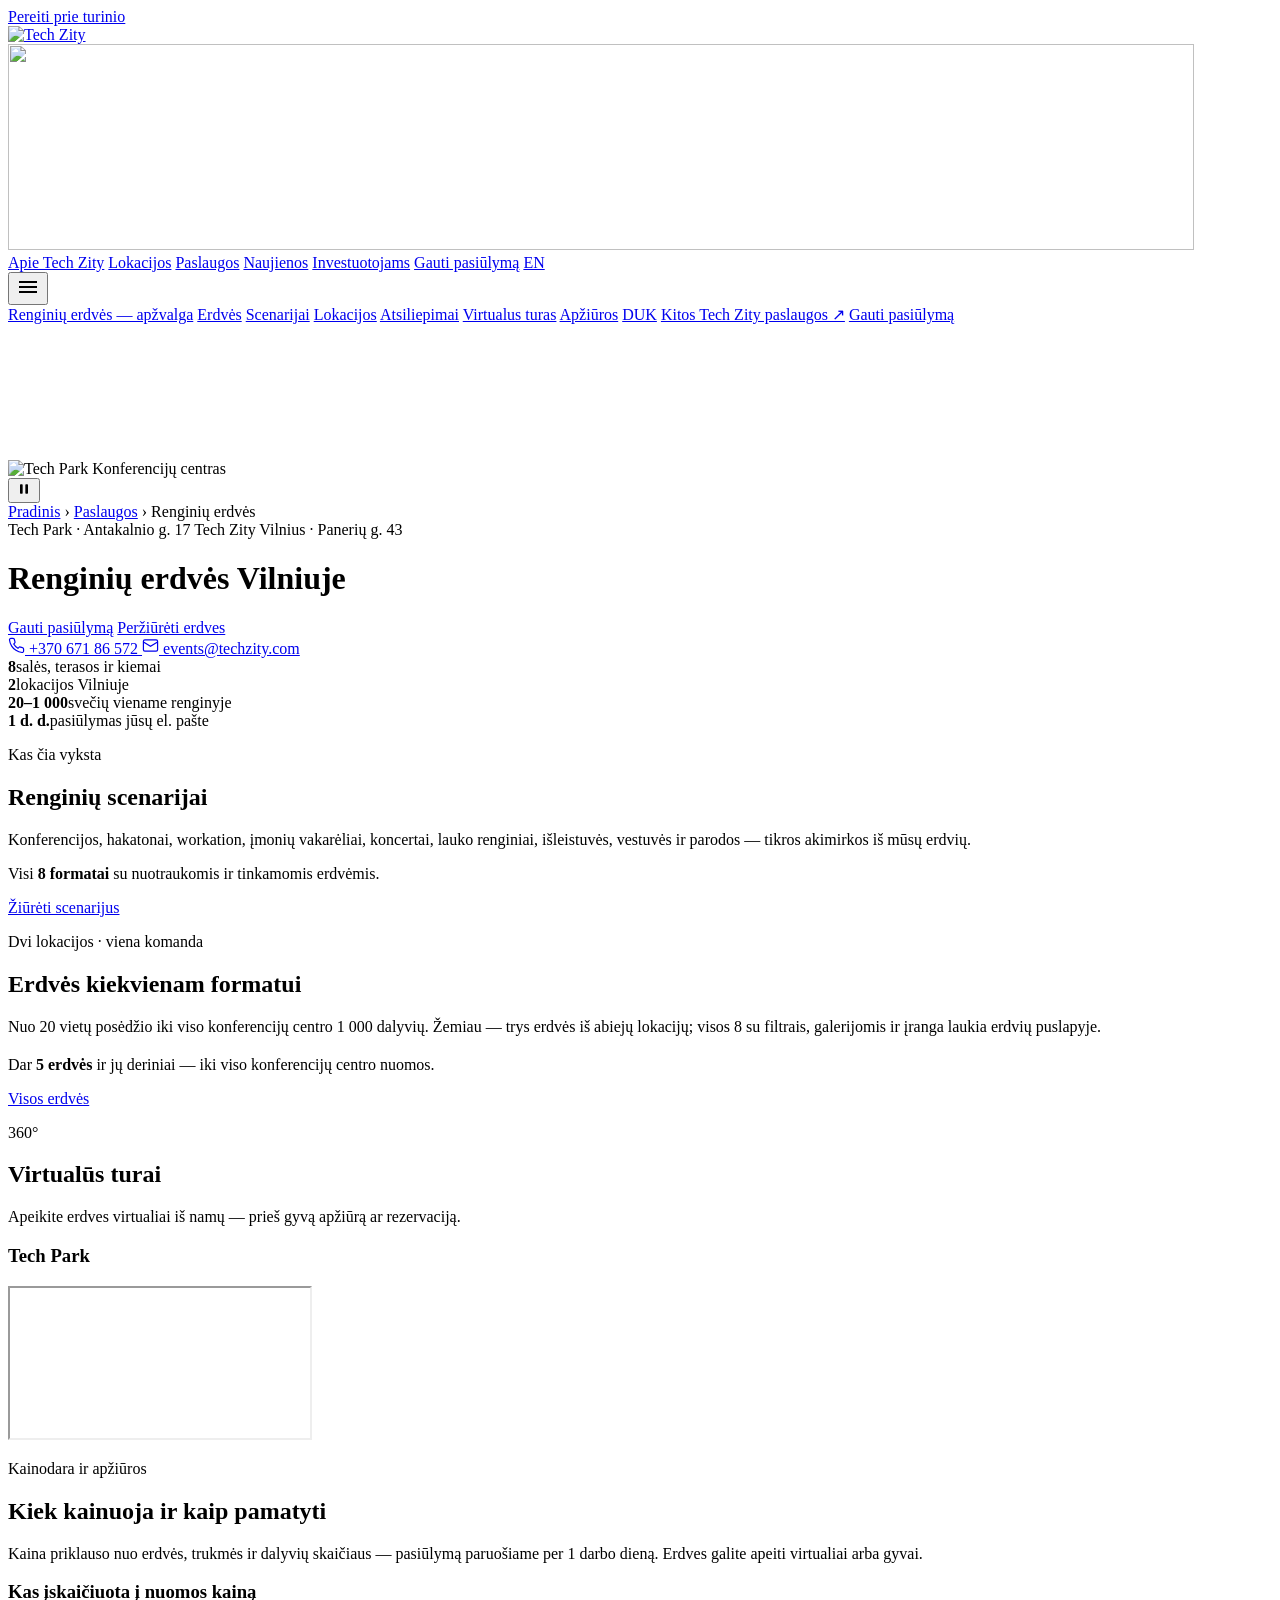
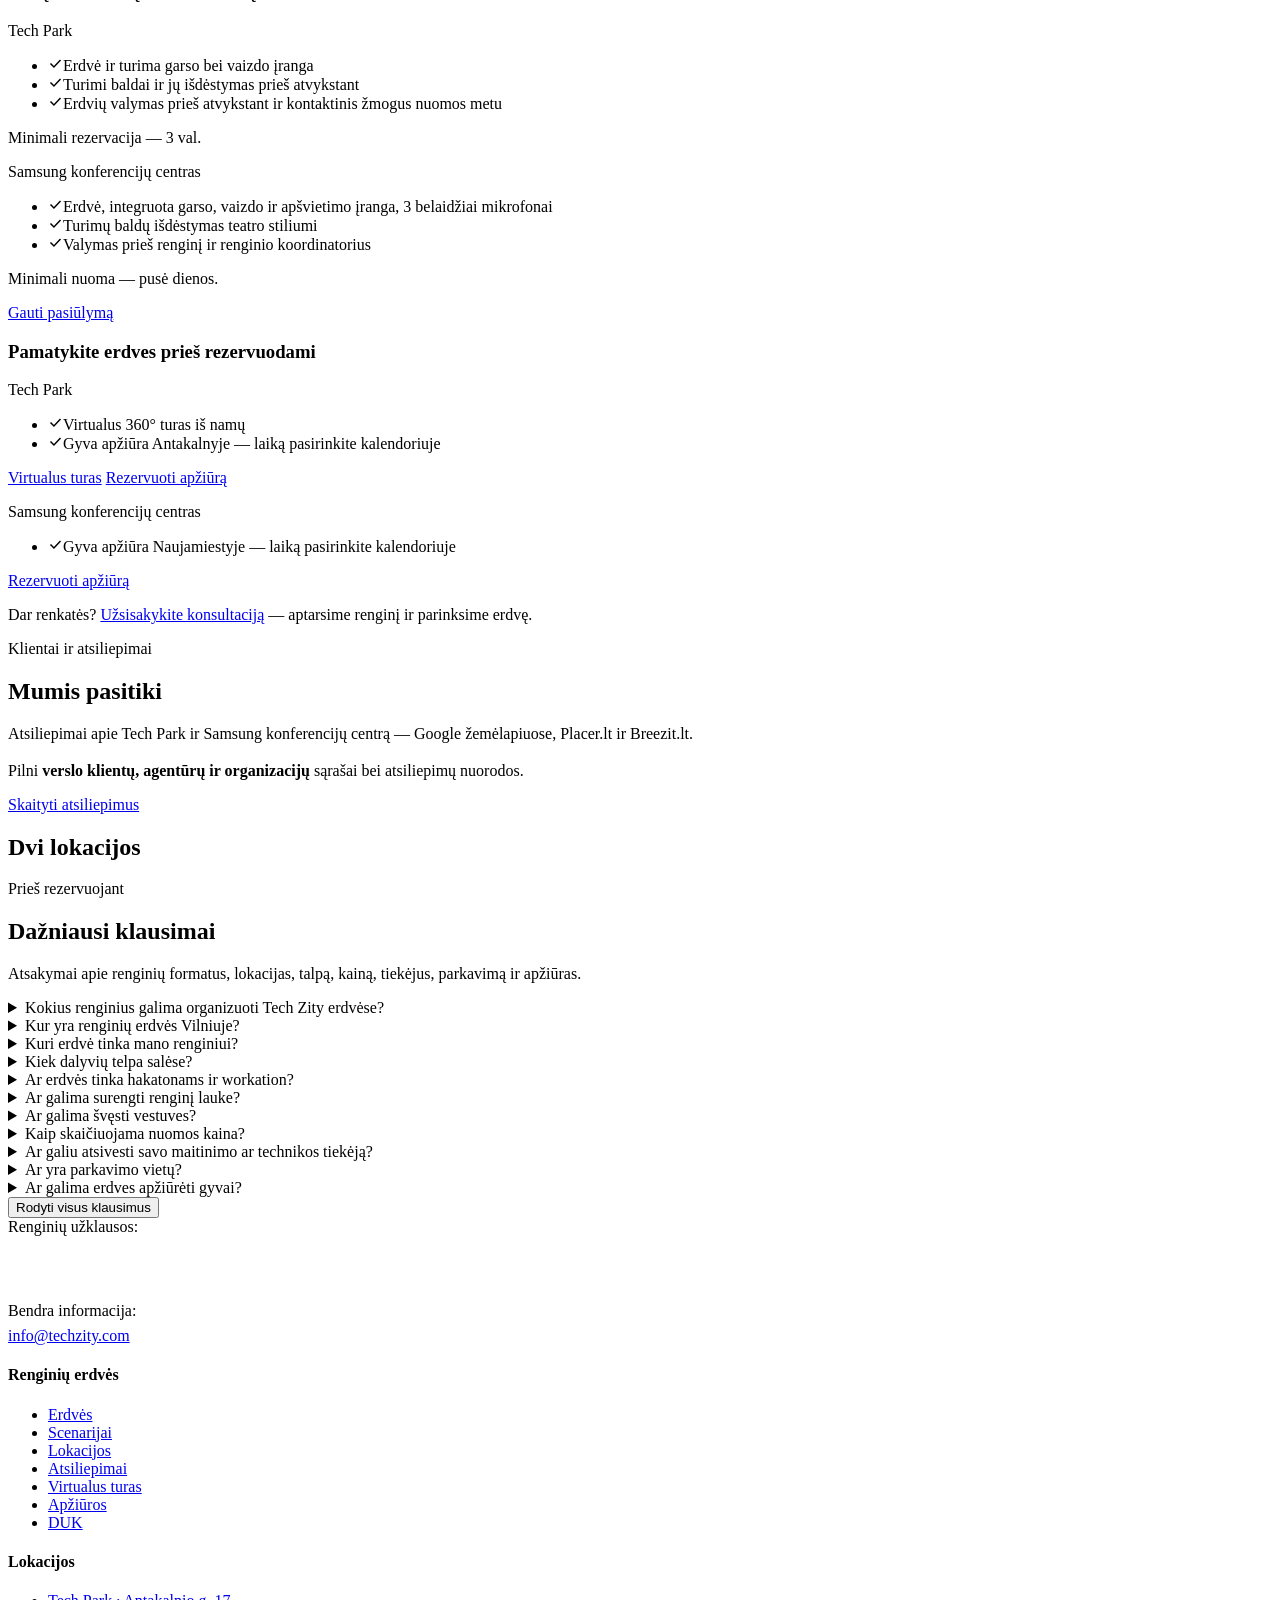
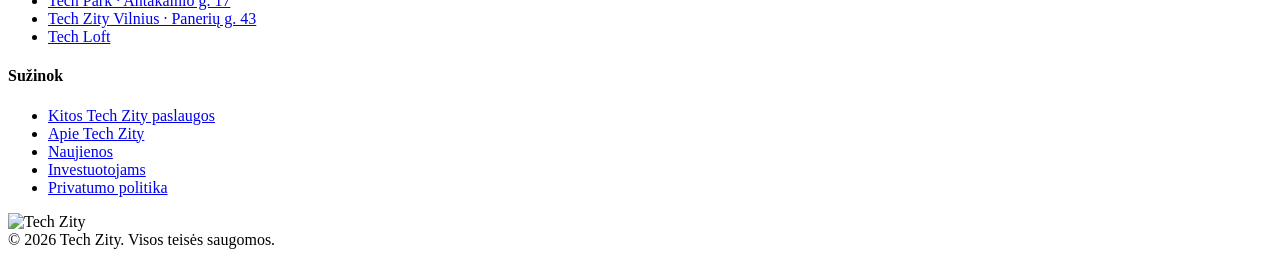
==== commit 47201885: "Privatumo politika – bendra WP techzity.com/privacy-policy/ (sava ištrinta, seni adresai 301); poraš" ====
--- a/index.html
+++ b/index.html
@@ -370,13 +370,13 @@
           <li><a href="https://techzity.com/apie-tech-zity/">Apie Tech Zity</a></li>
           <li><a href="https://techzity.com/category/naujienos/">Naujienos</a></li>
           <li><a href="https://techzity.com/tzv-investuotojams/">Investuotojams</a></li>
-          <li><a href="privatumo-politika/">Privatumo politika</a></li>
+          <li><a href="https://techzity.com/privacy-policy/">Privatumo politika</a></li>
         </ul>
       </div>
     </div>
     <img class="foot-logo" src="assets/brand/techzity-white.svg" alt="Tech Zity" width="1186" height="206">
     <div class="copy">
-      <span>© 2026 TechZity Events, UAB · Antakalnio g. 17, Vilnius · įm. k. 304066506</span>
+      <span>© 2026 Tech Zity. Visos teisės saugomos.</span>
     </div>
   </div>
 </footer>
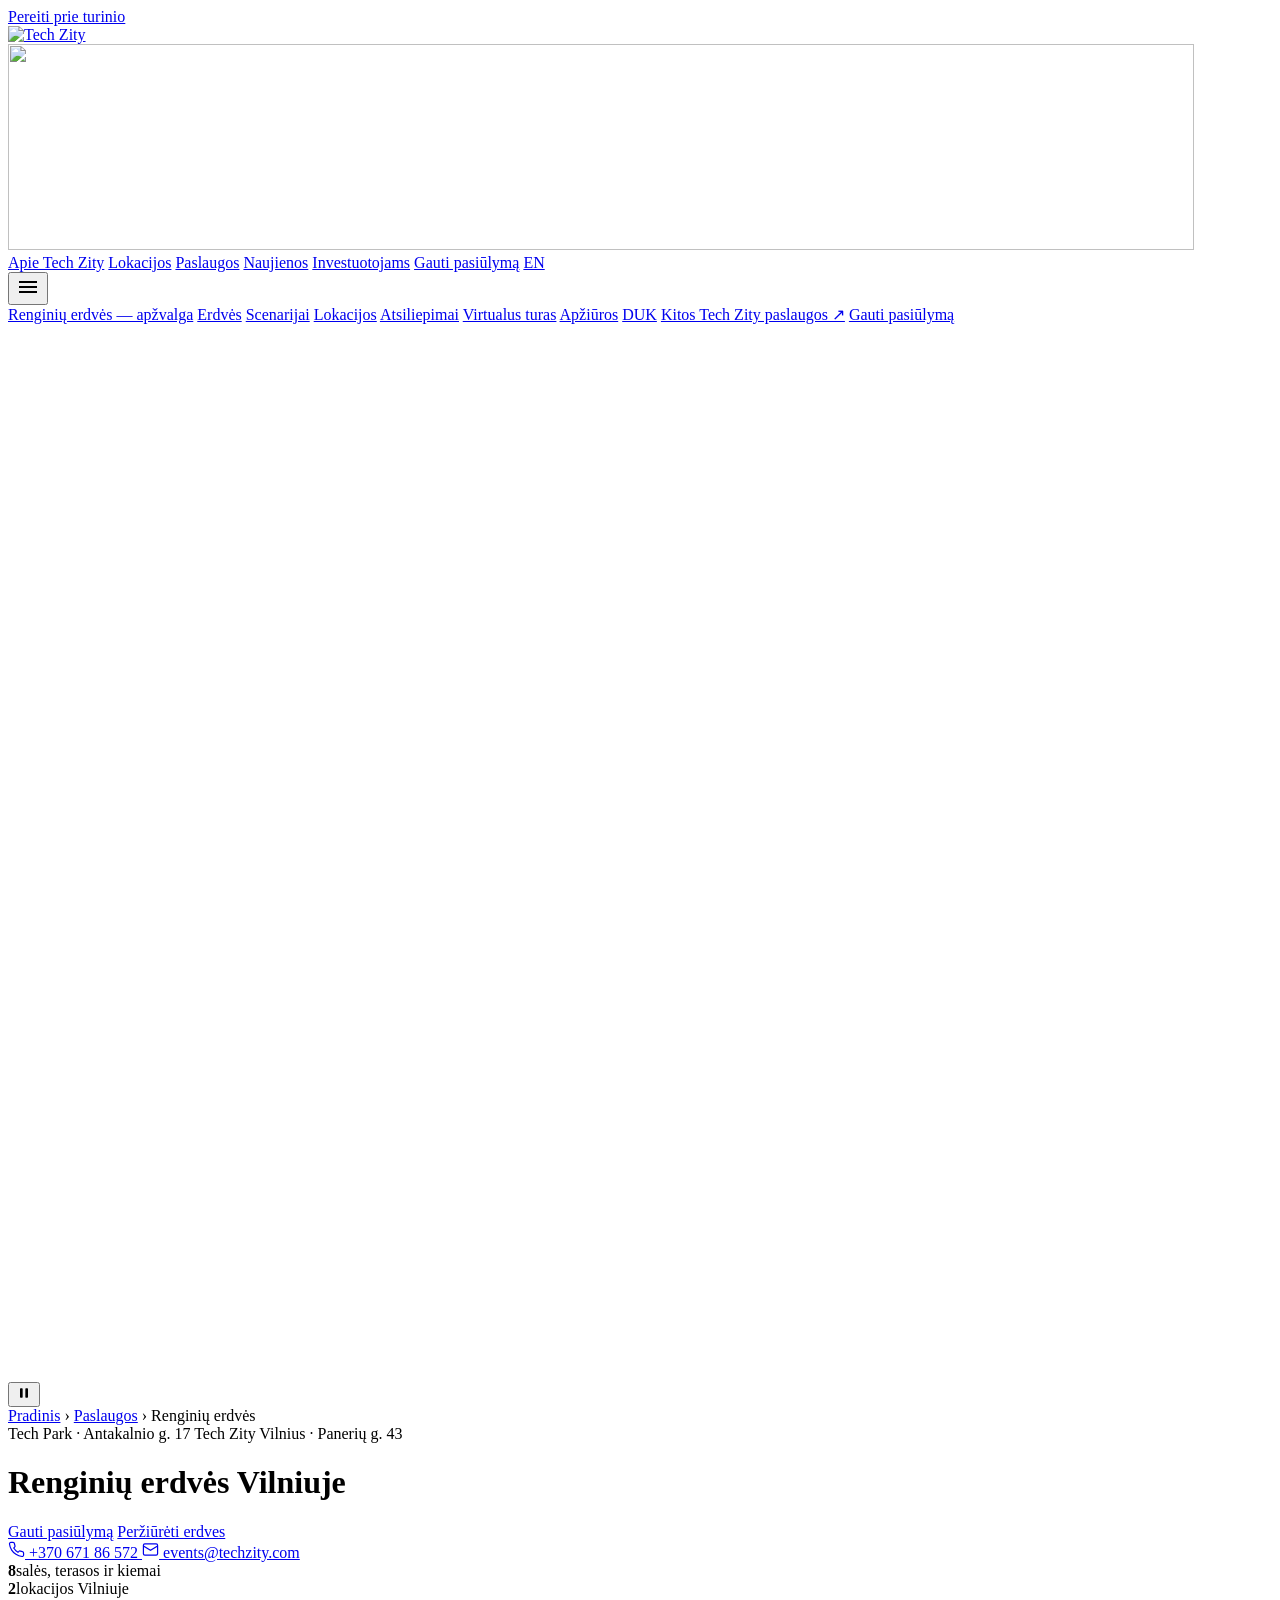
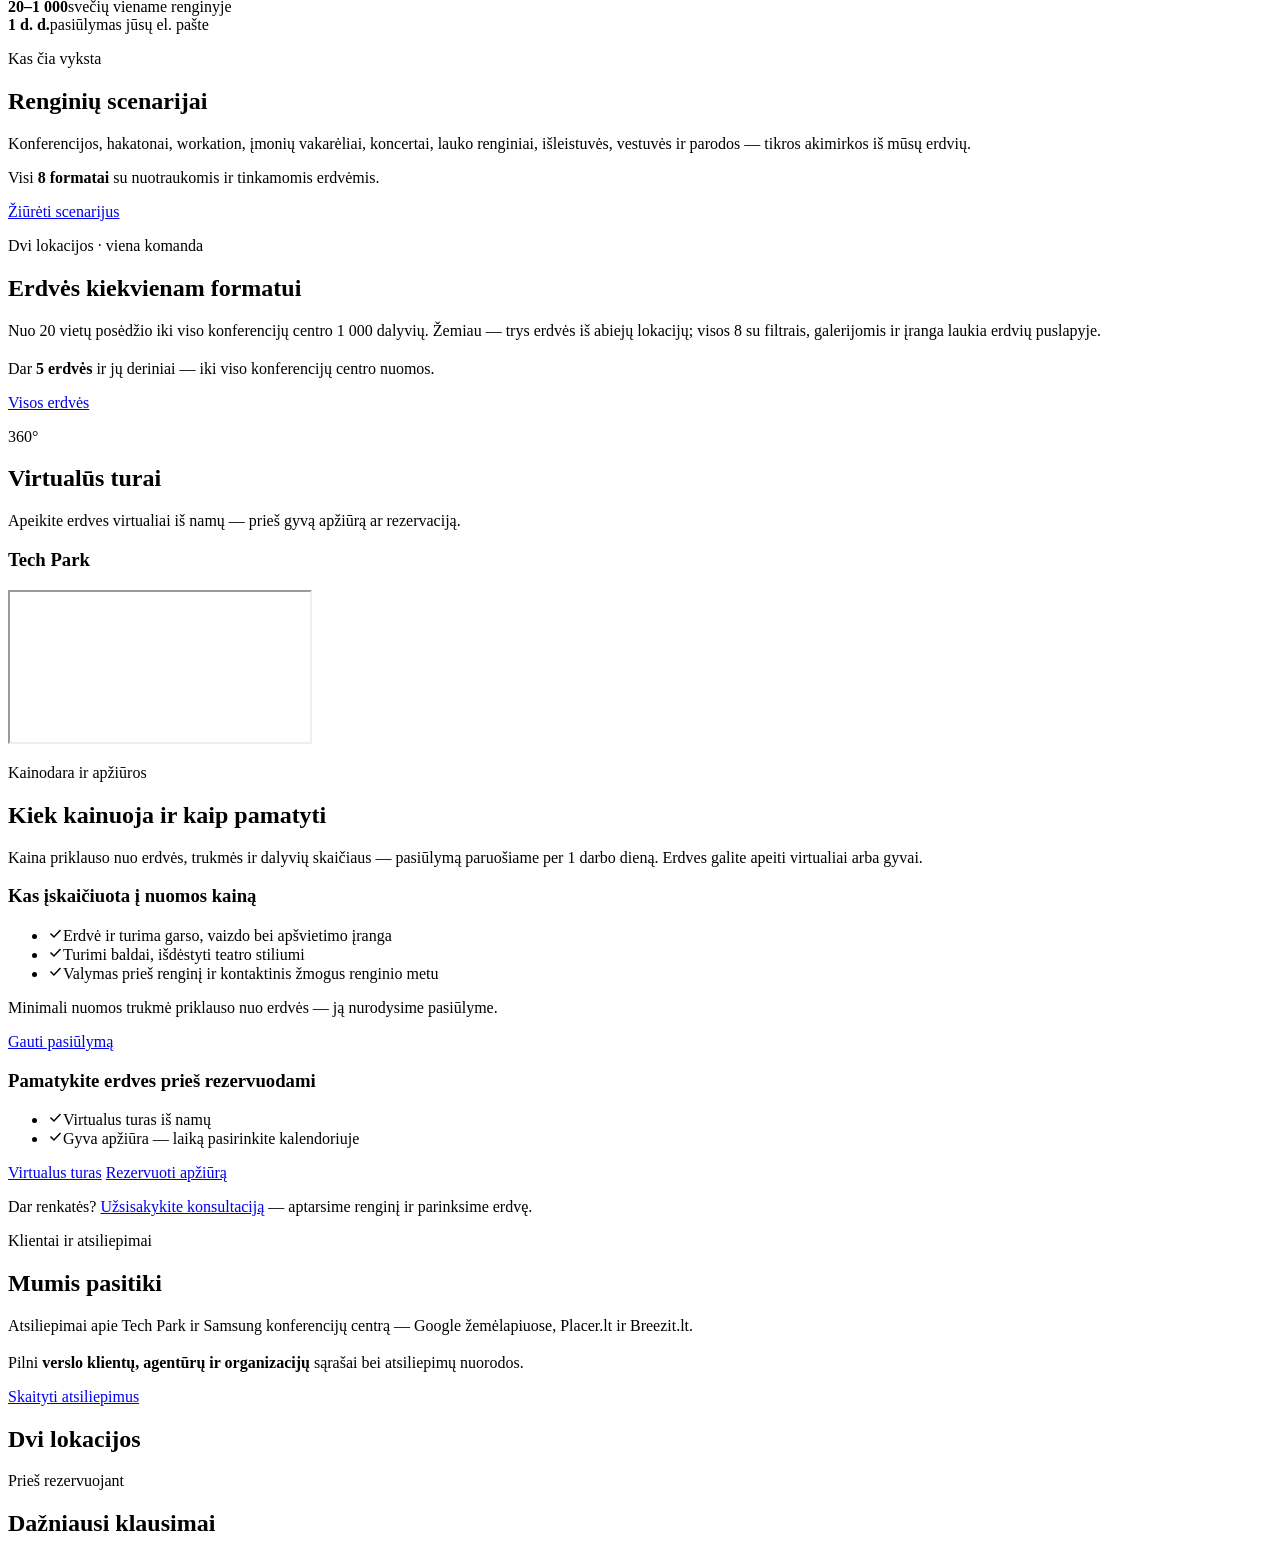
==== commit 853400c5: "Kainos ir apžiūros: abiem erdvėms vienoda informacija (kliento pastaba 2026-10-28), apžiūra → apziur" ====
--- a/index.html
+++ b/index.html
@@ -17,7 +17,7 @@
 <link rel="apple-touch-icon" href="assets/icons/favicon-192.png">
 <link rel="preload" href="assets/fonts/Deacon-Bold.woff2" as="font" type="font/woff2" crossorigin>
 <link rel="preload" href="assets/fonts/NHaasGroteskDSPro-55Rg.woff2" as="font" type="font/woff2" crossorigin>
-<link rel="stylesheet" href="assets/css/site.css?v=26">
+<link rel="stylesheet" href="assets/css/site.css?v=28">
 <script type="application/ld+json" id="faq-ld">{"@context": "https://schema.org", "@type": "FAQPage", "mainEntity": [{"@type": "Question", "name": "Kokius renginius galima organizuoti Tech Zity erdvėse?", "acceptedAnswer": {"@type": "Answer", "text": "Konferencijas, hakatonus ir workation, įmonių vakarėlius, koncertus, lauko renginius, išleistuves, vestuves, parodas ir pristatymus. Kiekvieno formato tikras akimirkas iš mūsų erdvių rasite renginių scenarijuose"}}, {"@type": "Question", "name": "Kur yra renginių erdvės Vilniuje?", "acceptedAnswer": {"@type": "Answer", "text": "Tech Park — Antakalnio g. 17, Sapiegų parke: konferencijų centras su Didžiąja ir Mažąja salėmis, terasos ir XIX a. pastatų kiemas. Samsung konferencijų centras — Tech Zity Vilnius miestelyje, Panerių g. 43: salės A, B ir C, Oranžerija su kiemu ir visas centras. Žemėlapiai ir atvykimas — lokacijų puslapyje"}}, {"@type": "Question", "name": "Kuri erdvė tinka mano renginiui?", "acceptedAnswer": {"@type": "Answer", "text": "Turime 8 paruoštas erdves dviejose Vilniaus lokacijose — nuo 20 vietų posėdžio iki viso konferencijų centro 1 000 dalyvių. Pasirinkite svečių skaičių filtre ir palyginkite erdves , arba tiesiog aprašykite renginį užklausoje — parinksime už jus."}}, {"@type": "Question", "name": "Kiek dalyvių telpa salėse?", "acceptedAnswer": {"@type": "Answer", "text": "Tech Park: Konferencijų centras — iki 250 dalyvių teatro stiliumi, Didžioji salė — iki 190, Mažoji salė — iki 70, Didžioji terasa su kiemu — iki 750. Samsung konferencijų centras: Didžioji salė A — iki 500 dalyvių teatro stiliumi, Vidutinė salė B+C — iki 220, Oranžerija su kiemu — iki 550 svečių, visas centras — iki 1 000 dalyvių. Kitų išdėstymų talpa — kiekvienos erdvės aprašyme"}}, {"@type": "Question", "name": "Ar erdvės tinka hakatonams ir workation?", "acceptedAnswer": {"@type": "Answer", "text": "Taip. Darbui grupėmis tinka Tech Park Konferencijų centras (dirbtuvių stiliumi, grupės po 4 — iki 175 dalyvių) ir Mažoji salė su ilgais stalais darbui. Seminarams ir mokymams — Samsung konferencijų centro salės B ir C su LED ekranais. Pavyzdžiai — scenarijuose „Hakatonai ir workation“"}}, {"@type": "Question", "name": "Ar galima surengti renginį lauke?", "acceptedAnswer": {"@type": "Answer", "text": "Taip. Tech Park Didžioji terasa su kiemu talpina iki 750 dalyvių, Mažoji terasa su kiemu — iki 500 (nuomojama kartu su vidaus erdvėmis). Samsung konferencijų centre — Oranžerija, skaidraus tento paviljonas su žaliu kiemu, iki 550 svečių. Maisto furgonėlių, BBQ ir paviljonų sprendimai — per partnerius."}}, {"@type": "Question", "name": "Ar galima švęsti vestuves?", "acceptedAnswer": {"@type": "Answer", "text": "Taip. Vestuvių vakarienei tinka Tech Park Didžioji salė su dideliais langais į Sapiegų parką (apvalūs stalai — iki 140 svečių), o šiltuoju sezonu — terasa ir kiemas. Vestuvių akimirkos — scenarijuose , atsiliepimai — Breezit.lt ir Google"}}, {"@type": "Question", "name": "Kaip skaičiuojama nuomos kaina?", "acceptedAnswer": {"@type": "Answer", "text": "Kaina priklauso nuo erdvės, trukmės ir dalyvių skaičiaus — tikslią kainą pateiksime pasiūlyme per 1 darbo dieną. Minimali trukmė ir tai, kas įskaičiuota, skiriasi pagal lokaciją. Tech Park: minimali rezervacija — 3 renginio valandos. Į kainą įskaičiuota erdvės nuoma, turima įranga, turimi baldai ir jų išdėstymas prieš atvykstant, erdvių valymas prieš atvykstant ir kontaktinis žmogus nuomos metu. Samsung konferencijų centras: minimali nuoma — pusė dienos. Į kainą įskaičiuota renginio erdvė, integruota garso, vaizdo ir apšvietimo įranga, 3 belaidžiai mikrofonai, renginio koordinatorius, turimų baldų išdėstymas teatro stiliumi, valymas prieš renginį ir bendrosios erdvės."}}, {"@type": "Question", "name": "Ar galiu atsivesti savo maitinimo ar technikos tiekėją?", "acceptedAnswer": {"@type": "Answer", "text": "Taip. Išorės maitinimo ir technikos tiekėjų sąlygas aptarsime pasiūlyme. Turime patikrintus partnerius: Gastrolės (maitinimas), Baltas Dažnis (įgarsinimas, LED ekranai, apšvietimas, scenos, filmavimas), Konferenta (sinchroninis vertimas, transliavimas), Renginio partneris (baldų ir lauko paviljonų nuoma)."}}, {"@type": "Question", "name": "Ar yra parkavimo vietų?", "acceptedAnswer": {"@type": "Answer", "text": "Tech Park: iš anksto sutarus suteikiame iki 3 vietų vidiniame parkinge, priklausomai nuo renginio dydžio. Dalyviams — vieša miesto aikštelė kelios minutės pėsčiomis, žalioje zonoje. Artimiausia stotelė — L. Sapiegos. Samsung konferencijų centras: centrui priklauso 5 parkavimo vietos Tech Zity Vilnius miestelio teritorijoje, iki pietinio aplinkkelio — 2 min. Visos detalės — lokacijų puslapyje"}}, {"@type": "Question", "name": "Ar galima erdves apžiūrėti gyvai?", "acceptedAnswer": {"@type": "Answer", "text": "Taip — rekomenduojame. Laiką pasirinkite Tech Park arba Samsung konferencijų centro apžiūrų kalendoriuje, arba parašykite events@techzity.com. Tech Park erdves iš anksto galite apeiti ir virtualiame ture"}}]}</script>
 </head>
 <body>
@@ -179,30 +179,18 @@
       </div>
       <p class="lead">Kaina priklauso nuo erdvės, trukmės ir dalyvių skaičiaus — pasiūlymą paruošiame per 1 darbo dieną. Erdves galite apeiti virtualiai arba gyvai.</p>
     </div>
-    <!-- 2026-10-16 kliento pastaba „keistai atrodo lygiavimas": abu skydeliai — tos pačios eilės
-         (antraštė · Tech Park · SKC · apačia, CSS subgrid); apžiūros irgi atskirtos pagal lokaciją -->
+    <!-- 2026-10-28 kliento pastaba: abiem erdvėms vienoda informacija, be atskirų Tech Park ir SKC punktų;
+         abu skydeliai — tos pačios eilės (antraštė · sąrašas · apačia, CSS subgrid) -->
     <div class="price-grid">
       <div class="panel">
         <div class="pp-head"><h3>Kas įskaičiuota į nuomos kainą</h3></div>
-        <!-- sąlygos skiriasi pagal lokaciją: Tech Park — 2026 pristatymas (p. 11), SKC — SKC pristatymas;
-             SKC minimali trukmė — kliento pastaba 2026-10-15 -->
         <div class="pp-loc">
-          <p class="terms-loc"><i class="loc-dot" style="background:var(--park)"></i>Tech Park</p>
           <ul class="ticks">
-              <li><svg width="15" height="15" viewBox="0 0 24 24" fill="none" stroke="currentColor" stroke-width="2.4" aria-hidden="true"><path d="m4 12 5.5 5.5L20 6.5"/></svg><span>Erdvė ir turima garso bei vaizdo įranga</span></li>
-              <li><svg width="15" height="15" viewBox="0 0 24 24" fill="none" stroke="currentColor" stroke-width="2.4" aria-hidden="true"><path d="m4 12 5.5 5.5L20 6.5"/></svg><span>Turimi baldai ir jų išdėstymas prieš atvykstant</span></li>
-              <li><svg width="15" height="15" viewBox="0 0 24 24" fill="none" stroke="currentColor" stroke-width="2.4" aria-hidden="true"><path d="m4 12 5.5 5.5L20 6.5"/></svg><span>Erdvių valymas prieš atvykstant ir kontaktinis žmogus nuomos metu</span></li>
+              <li><svg width="15" height="15" viewBox="0 0 24 24" fill="none" stroke="currentColor" stroke-width="2.4" aria-hidden="true"><path d="m4 12 5.5 5.5L20 6.5"/></svg><span>Erdvė ir turima garso, vaizdo bei apšvietimo įranga</span></li>
+              <li><svg width="15" height="15" viewBox="0 0 24 24" fill="none" stroke="currentColor" stroke-width="2.4" aria-hidden="true"><path d="m4 12 5.5 5.5L20 6.5"/></svg><span>Turimi baldai, išdėstyti teatro stiliumi</span></li>
+              <li><svg width="15" height="15" viewBox="0 0 24 24" fill="none" stroke="currentColor" stroke-width="2.4" aria-hidden="true"><path d="m4 12 5.5 5.5L20 6.5"/></svg><span>Valymas prieš renginį ir kontaktinis žmogus renginio metu</span></li>
           </ul>
-          <p class="fineprint">Minimali rezervacija — 3 val.</p>
-        </div>
-        <div class="pp-loc">
-          <p class="terms-loc"><i class="loc-dot" style="background:var(--zity)"></i>Samsung konferencijų centras</p>
-          <ul class="ticks">
-              <li><svg width="15" height="15" viewBox="0 0 24 24" fill="none" stroke="currentColor" stroke-width="2.4" aria-hidden="true"><path d="m4 12 5.5 5.5L20 6.5"/></svg><span>Erdvė, integruota garso, vaizdo ir apšvietimo įranga, 3 belaidžiai mikrofonai</span></li>
-              <li><svg width="15" height="15" viewBox="0 0 24 24" fill="none" stroke="currentColor" stroke-width="2.4" aria-hidden="true"><path d="m4 12 5.5 5.5L20 6.5"/></svg><span>Turimų baldų išdėstymas teatro stiliumi</span></li>
-              <li><svg width="15" height="15" viewBox="0 0 24 24" fill="none" stroke="currentColor" stroke-width="2.4" aria-hidden="true"><path d="m4 12 5.5 5.5L20 6.5"/></svg><span>Valymas prieš renginį ir renginio koordinatorius</span></li>
-          </ul>
-          <p class="fineprint">Minimali nuoma — pusė dienos.</p>
+          <p class="fineprint">Minimali nuomos trukmė priklauso nuo erdvės — ją nurodysime pasiūlyme.</p>
         </div>
         <div class="pp-foot card-actions">
           <a class="chip chip--primary chip--sm" href="uzklausa/">Gauti pasiūlymą</a>
@@ -211,25 +199,15 @@
 
       <div class="panel panel--dark">
         <div class="pp-head"><h3>Pamatykite erdves prieš rezervuodami</h3></div>
-        <!-- kalendoriai — kliento nuorodos 2026-10-16 (Tech Park, SKC, konsultacija) -->
+        <!-- apziura/ — abiejų erdvių kalendoriai (Tech Park, SKC) -->
         <div class="pp-loc">
-          <p class="terms-loc"><i class="loc-dot" style="background:var(--park)"></i>Tech Park</p>
           <ul class="ticks">
-              <li><svg width="15" height="15" viewBox="0 0 24 24" fill="none" stroke="currentColor" stroke-width="2.4" aria-hidden="true"><path d="m4 12 5.5 5.5L20 6.5"/></svg><span>Virtualus 360° turas iš namų</span></li>
-              <li><svg width="15" height="15" viewBox="0 0 24 24" fill="none" stroke="currentColor" stroke-width="2.4" aria-hidden="true"><path d="m4 12 5.5 5.5L20 6.5"/></svg><span>Gyva apžiūra Antakalnyje — laiką pasirinkite kalendoriuje</span></li>
+              <li><svg width="15" height="15" viewBox="0 0 24 24" fill="none" stroke="currentColor" stroke-width="2.4" aria-hidden="true"><path d="m4 12 5.5 5.5L20 6.5"/></svg><span>Virtualus turas iš namų</span></li>
+              <li><svg width="15" height="15" viewBox="0 0 24 24" fill="none" stroke="currentColor" stroke-width="2.4" aria-hidden="true"><path d="m4 12 5.5 5.5L20 6.5"/></svg><span>Gyva apžiūra — laiką pasirinkite kalendoriuje</span></li>
           </ul>
           <div class="card-actions">
             <a class="chip chip--primary chip--sm" href="turas/">Virtualus turas</a>
-            <a class="chip chip--ghost chip--sm" href="https://calendar.google.com/calendar/u/0/appointments/AcZssZ0af2m7wR-OU74N-Aym53NgzTyo78suRU-3-kA=" target="_blank" rel="noopener">Rezervuoti apžiūrą</a>
-          </div>
-        </div>
-        <div class="pp-loc">
-          <p class="terms-loc"><i class="loc-dot" style="background:var(--zity)"></i>Samsung konferencijų centras</p>
-          <ul class="ticks">
-              <li><svg width="15" height="15" viewBox="0 0 24 24" fill="none" stroke="currentColor" stroke-width="2.4" aria-hidden="true"><path d="m4 12 5.5 5.5L20 6.5"/></svg><span>Gyva apžiūra Naujamiestyje — laiką pasirinkite kalendoriuje</span></li>
-          </ul>
-          <div class="card-actions">
-            <a class="chip chip--ghost chip--sm" href="https://calendar.google.com/calendar/u/0/appointments/schedules/AcZssZ0EG8vuIKP2dEWfDf8z77kqu9uR8mT-b2umOcLus3I-Ipqr4cmTYCMF53TEbX3df7oikS6TYFGH" target="_blank" rel="noopener">Rezervuoti apžiūrą</a>
+            <a class="chip chip--ghost chip--sm" href="apziura/">Rezervuoti apžiūrą</a>
           </div>
         </div>
         <div class="pp-foot">
--- a/assets/css/site.css
+++ b/assets/css/site.css
@@ -304,11 +304,11 @@
 .pp-foot.card-actions{padding-top:0}
 .pp-foot .fineprint{margin-top:0}
 .panel--dark .fineprint a{color:#fff;text-decoration:underline;text-underline-offset:3px}
-/* dviem stulpeliais — abu skydeliai dalijasi tomis pačiomis eilėmis, tad Tech Park ir SKC blokai stovi vienodame aukštyje */
+/* dviem stulpeliais — abu skydeliai dalijasi tomis pačiomis eilėmis, tad sąrašai ir mygtukai stovi vienodame aukštyje */
 @media(min-width:861px){
   @supports (grid-template-rows:subgrid){
-    .price-grid{grid-template-rows:repeat(4,auto);row-gap:0;align-items:stretch}
-    .price-grid > .panel{display:grid;grid-row:span 4;grid-template-rows:subgrid;align-content:start}
+    .price-grid{grid-template-rows:repeat(3,auto);row-gap:0;align-items:stretch}
+    .price-grid > .panel{display:grid;grid-row:span 3;grid-template-rows:subgrid;align-content:start}
   }
 }
 .panel{background:var(--white);border:1px solid var(--line);padding:clamp(1.4rem,3vw,2.1rem)}
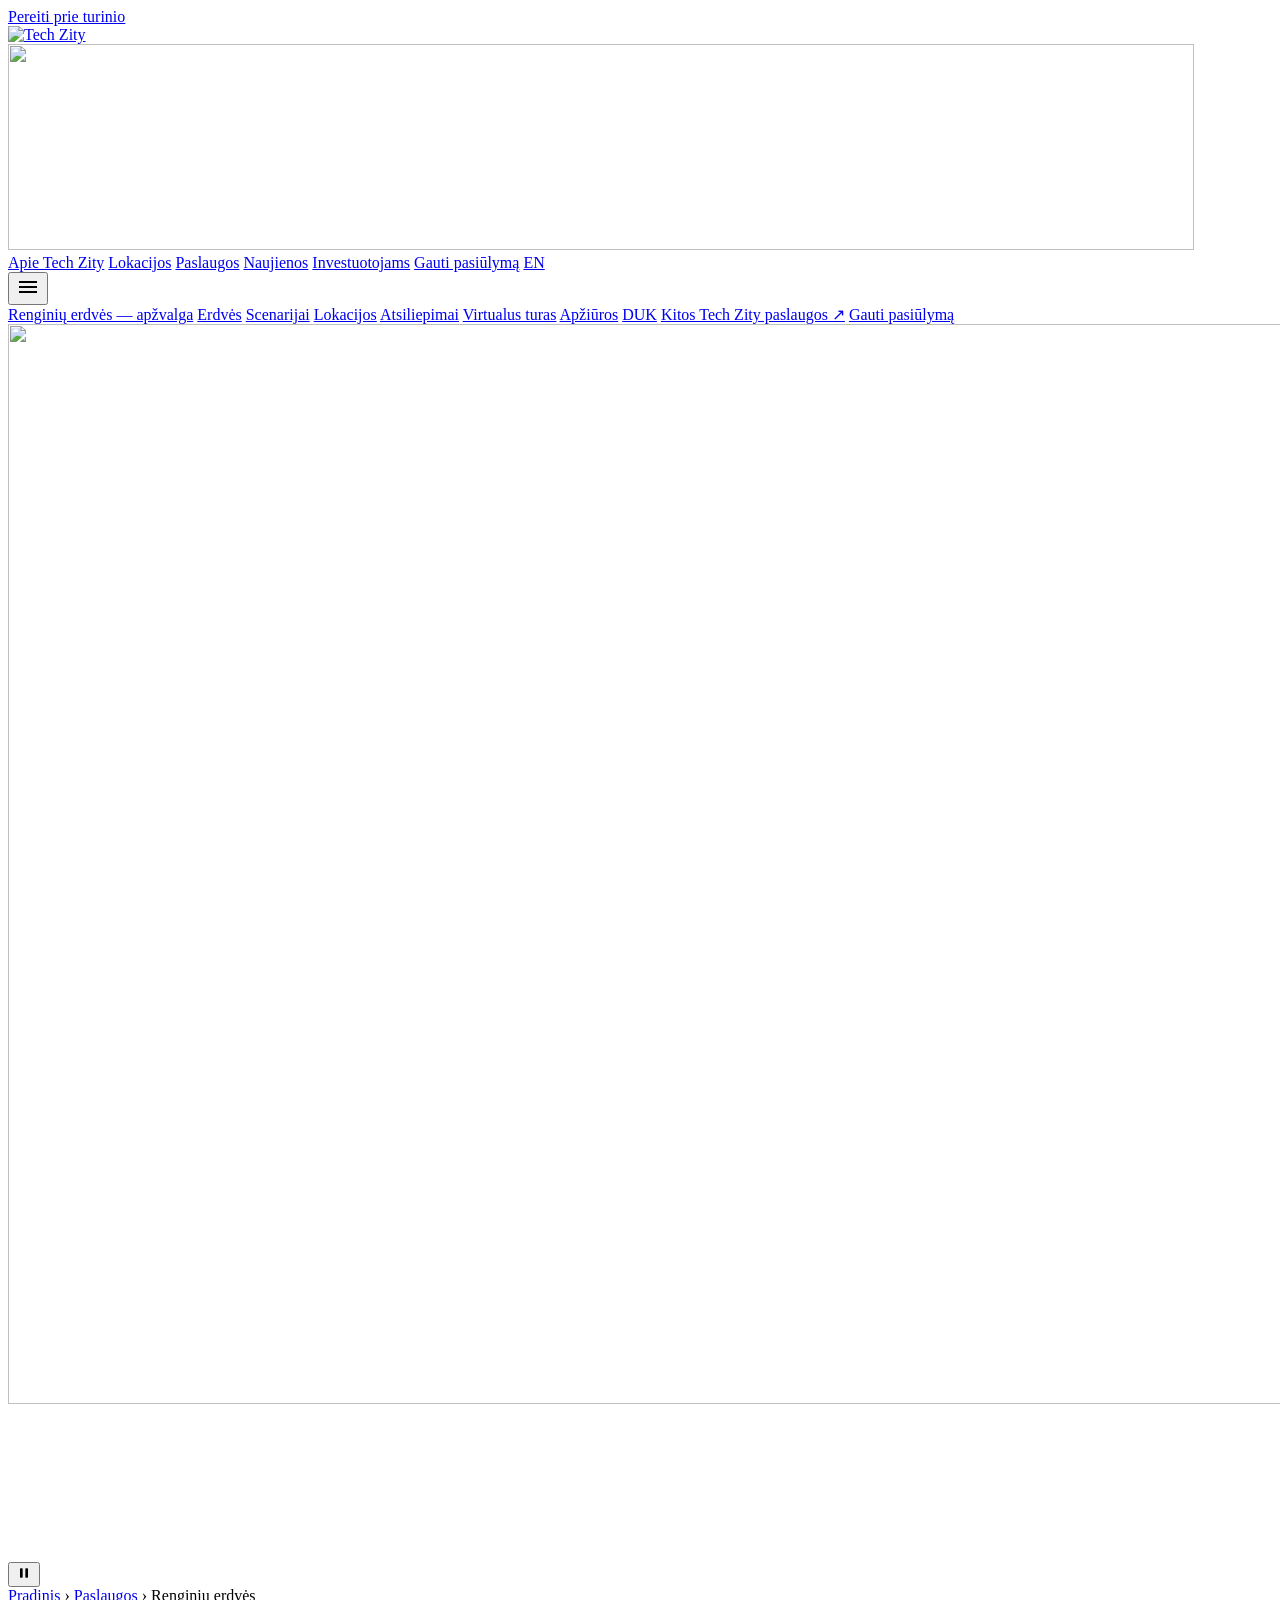
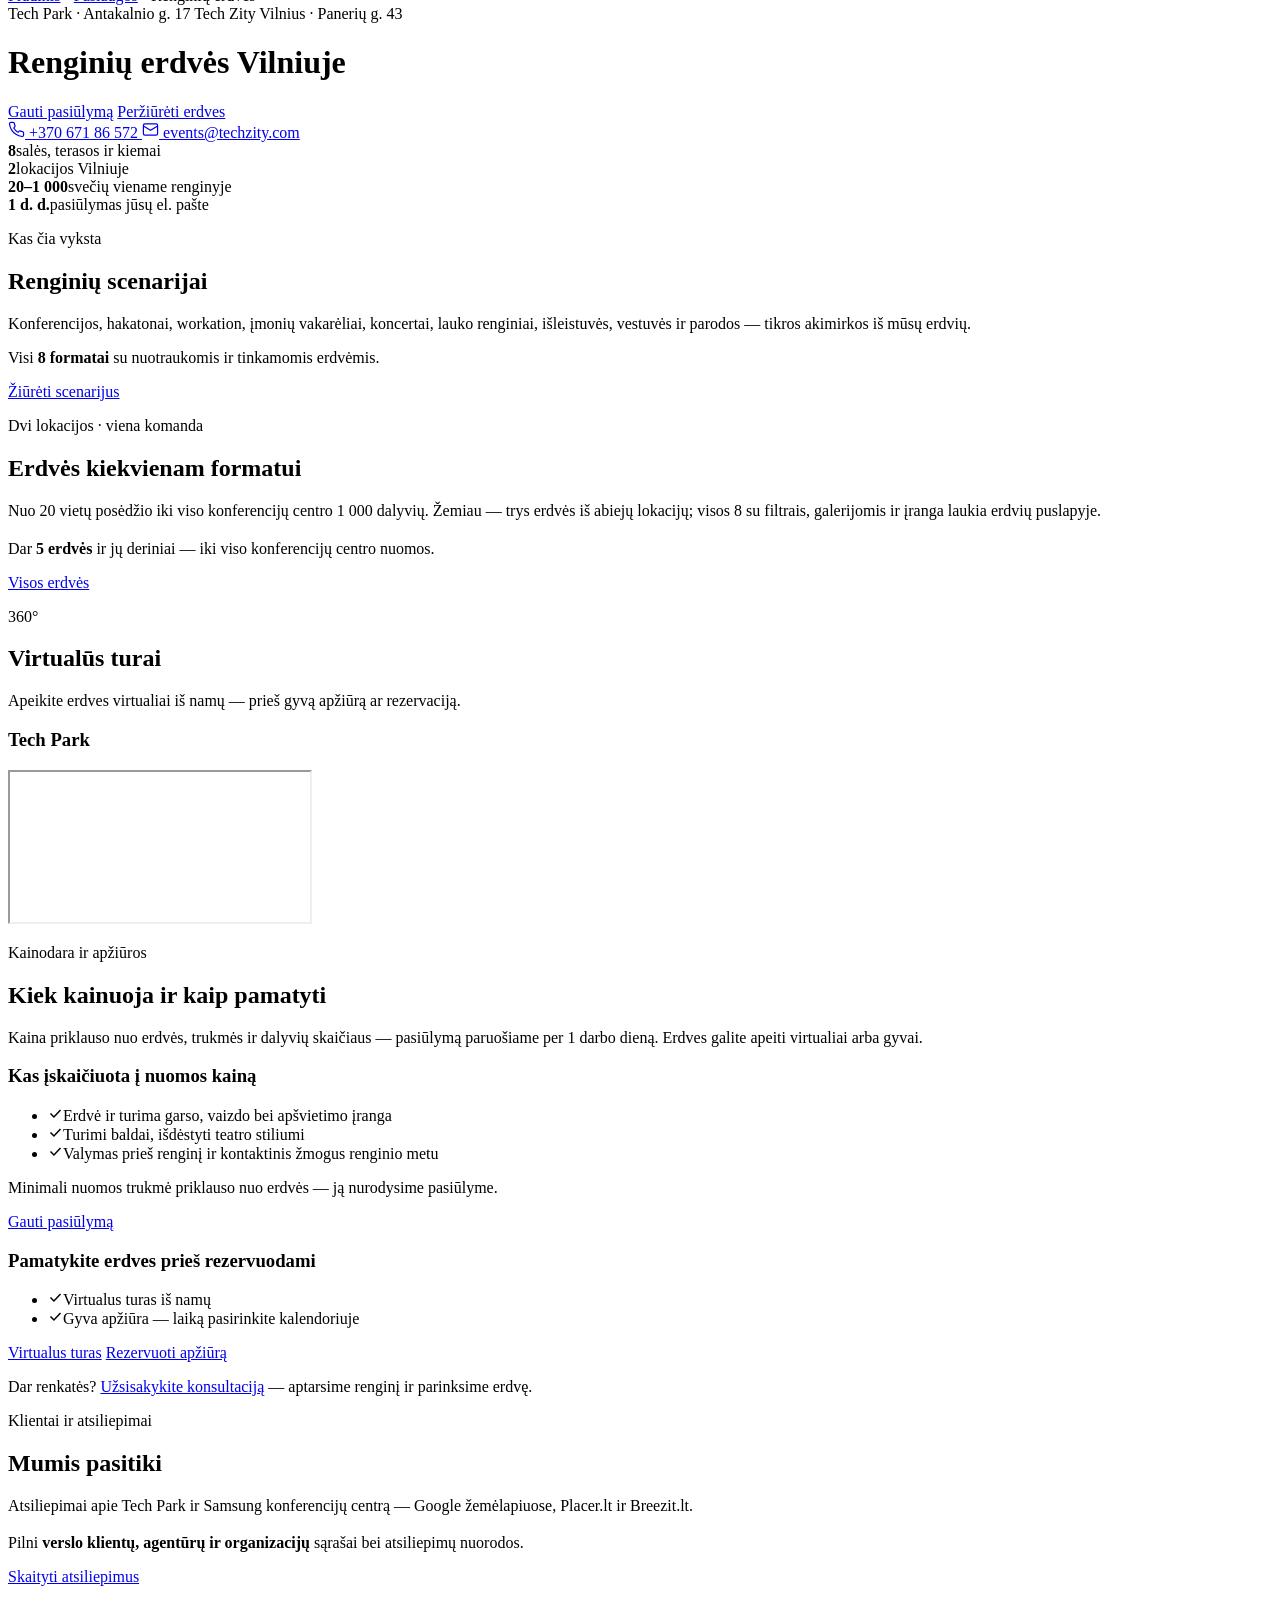
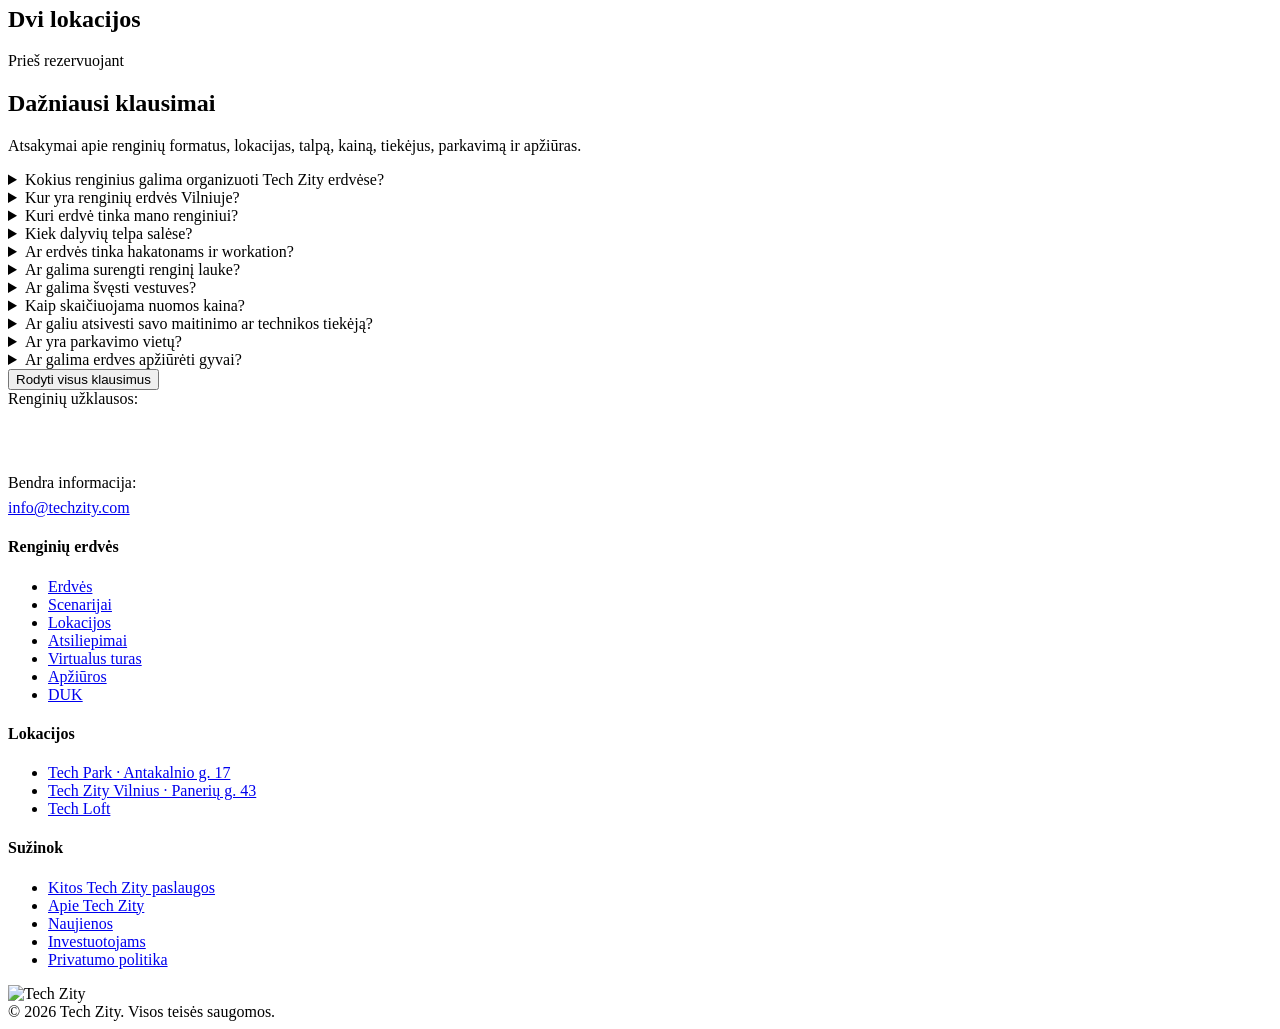
==== commit c1b901ae: "Hero: Tech Park nuotrauka pakeista pirmu video kadru (perkraunant nebematoma kita nuotrauka) Co-Auth" ====
--- a/index.html
+++ b/index.html
@@ -61,11 +61,11 @@
 <!-- ═════════ HERO (2, 5) ═════════ -->
 <div class="hero">
   <div class="hero-media">
-    <!-- poster — tas pats kadras (techzity.com E_13), bet iš repo su didesniais variantais (buvo 1024 px) -->
-    <img id="heroPoster" src="assets/img/spaces/tz-kc.jpg?v=2" srcset="assets/img/spaces/tz-kc-800.jpg?v=2 800w, assets/img/spaces/tz-kc.jpg?v=2 1600w, assets/img/spaces/tz-kc-2400.jpg?v=2 2400w" sizes="100vw" alt="Tech Park Konferencijų centras" fetchpriority="high" width="1600" height="900">
+    <!-- poster — pirmas paties video kadras (2026-10-29: Tech Park nuotrauka perkraunant nebematoma), kad perėjimas į video nesimatytų -->
+    <img id="heroPoster" src="assets/img/hero/hero-kadras-1080.jpg" srcset="assets/img/hero/hero-kadras-720.jpg 1280w, assets/img/hero/hero-kadras-1080.jpg 1920w" sizes="100vw" alt="" fetchpriority="high" width="1920" height="1080">
     <!-- video iš mūsų serverio (buvo hotlink į techzity.com): 1080 – originalus srautas be garso, 720 – telefonams; faststart -->
     <video id="heroVideo" autoplay muted loop playsinline preload="auto" aria-hidden="true"
-           poster="assets/img/spaces/tz-kc.jpg?v=2">
+           poster="assets/img/hero/hero-kadras-1080.jpg">
       <source src="assets/video/hero-720.mp4" type="video/mp4" media="(max-width: 900px)">
       <source src="assets/video/hero-1080.mp4" type="video/mp4">
     </video>
